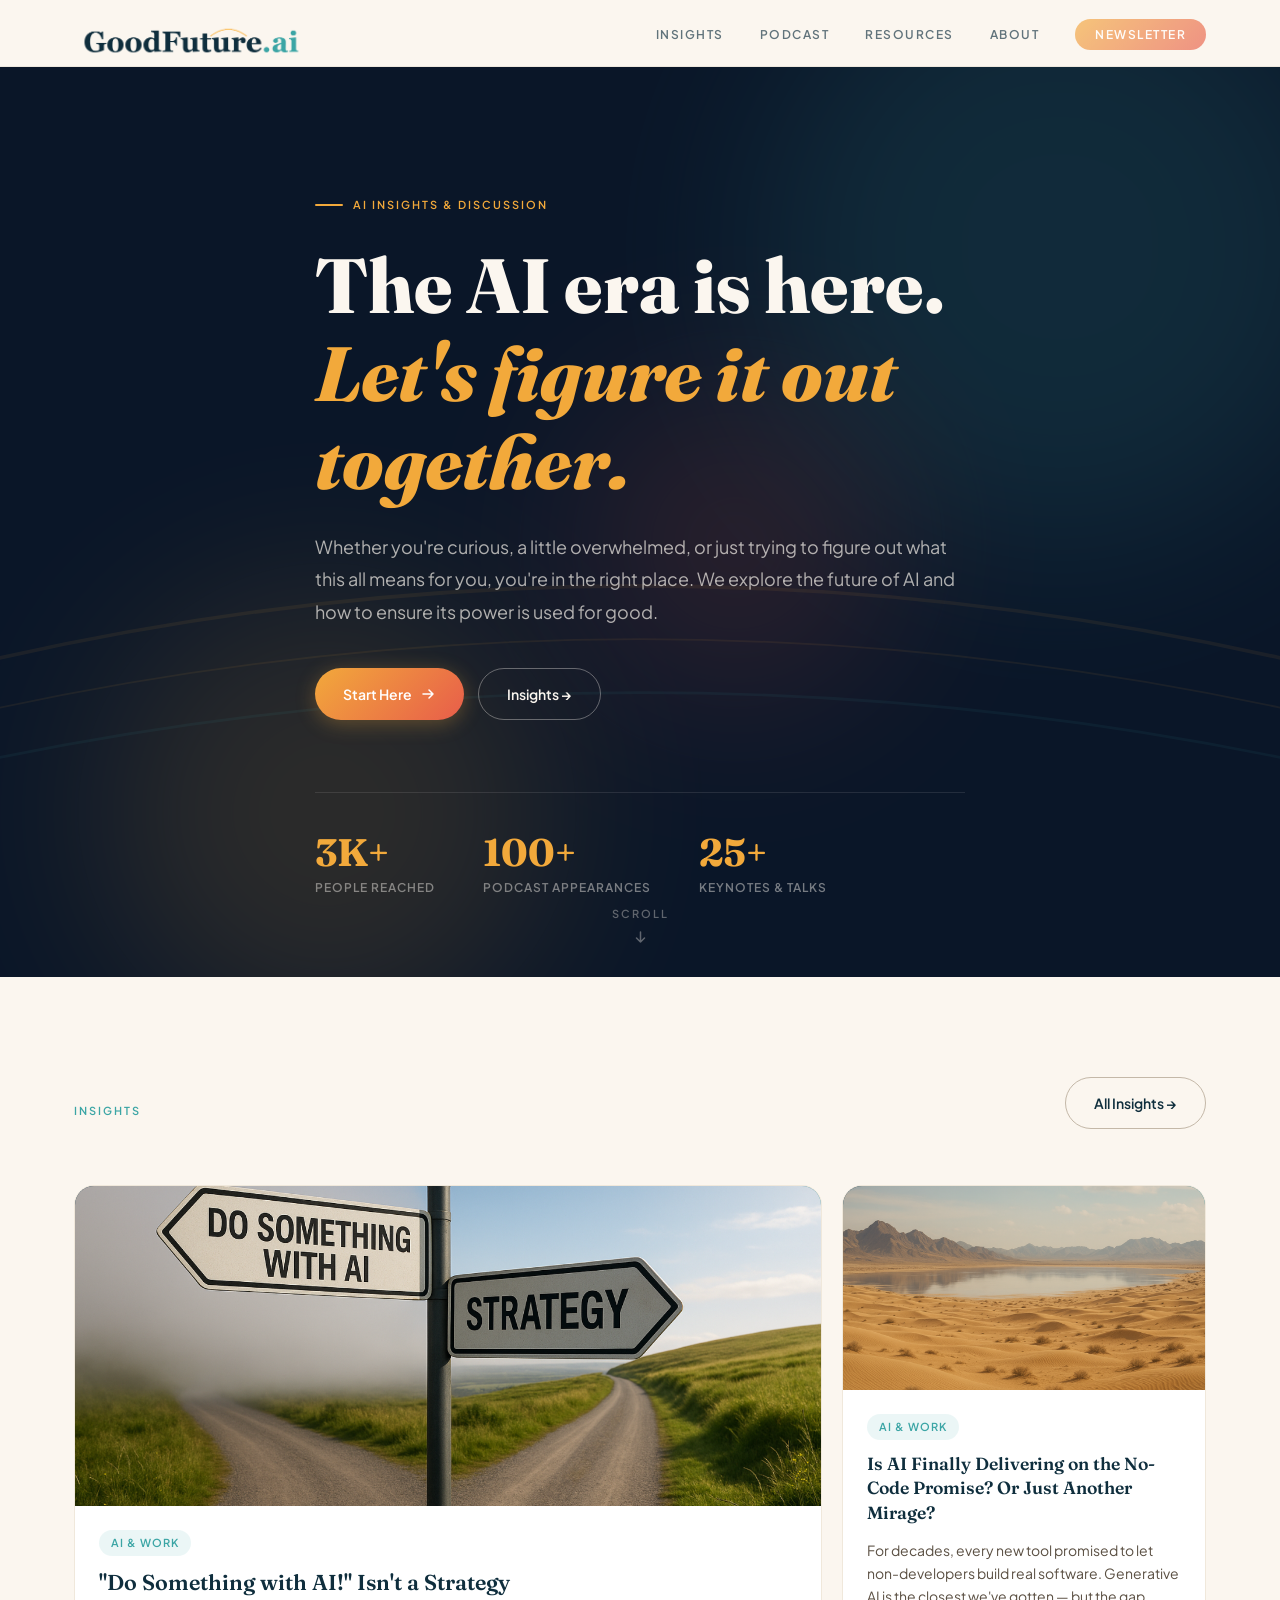
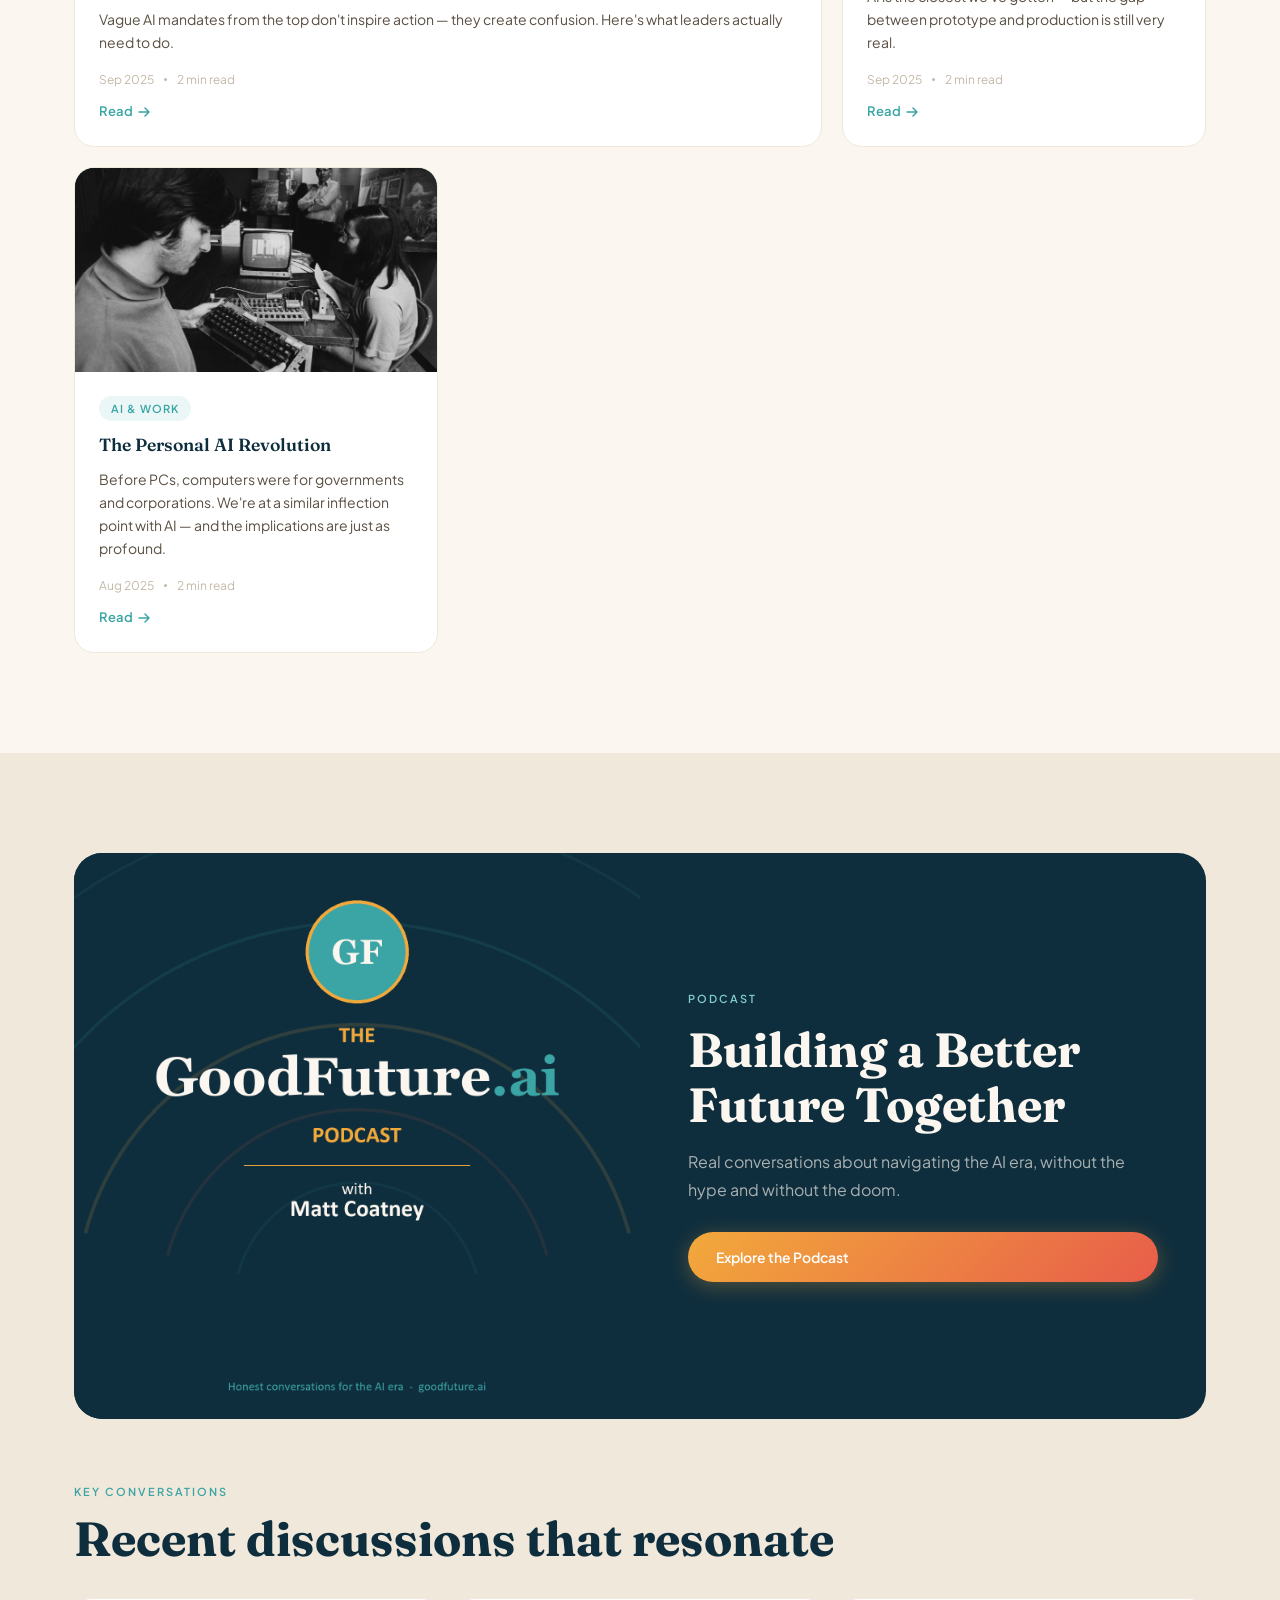
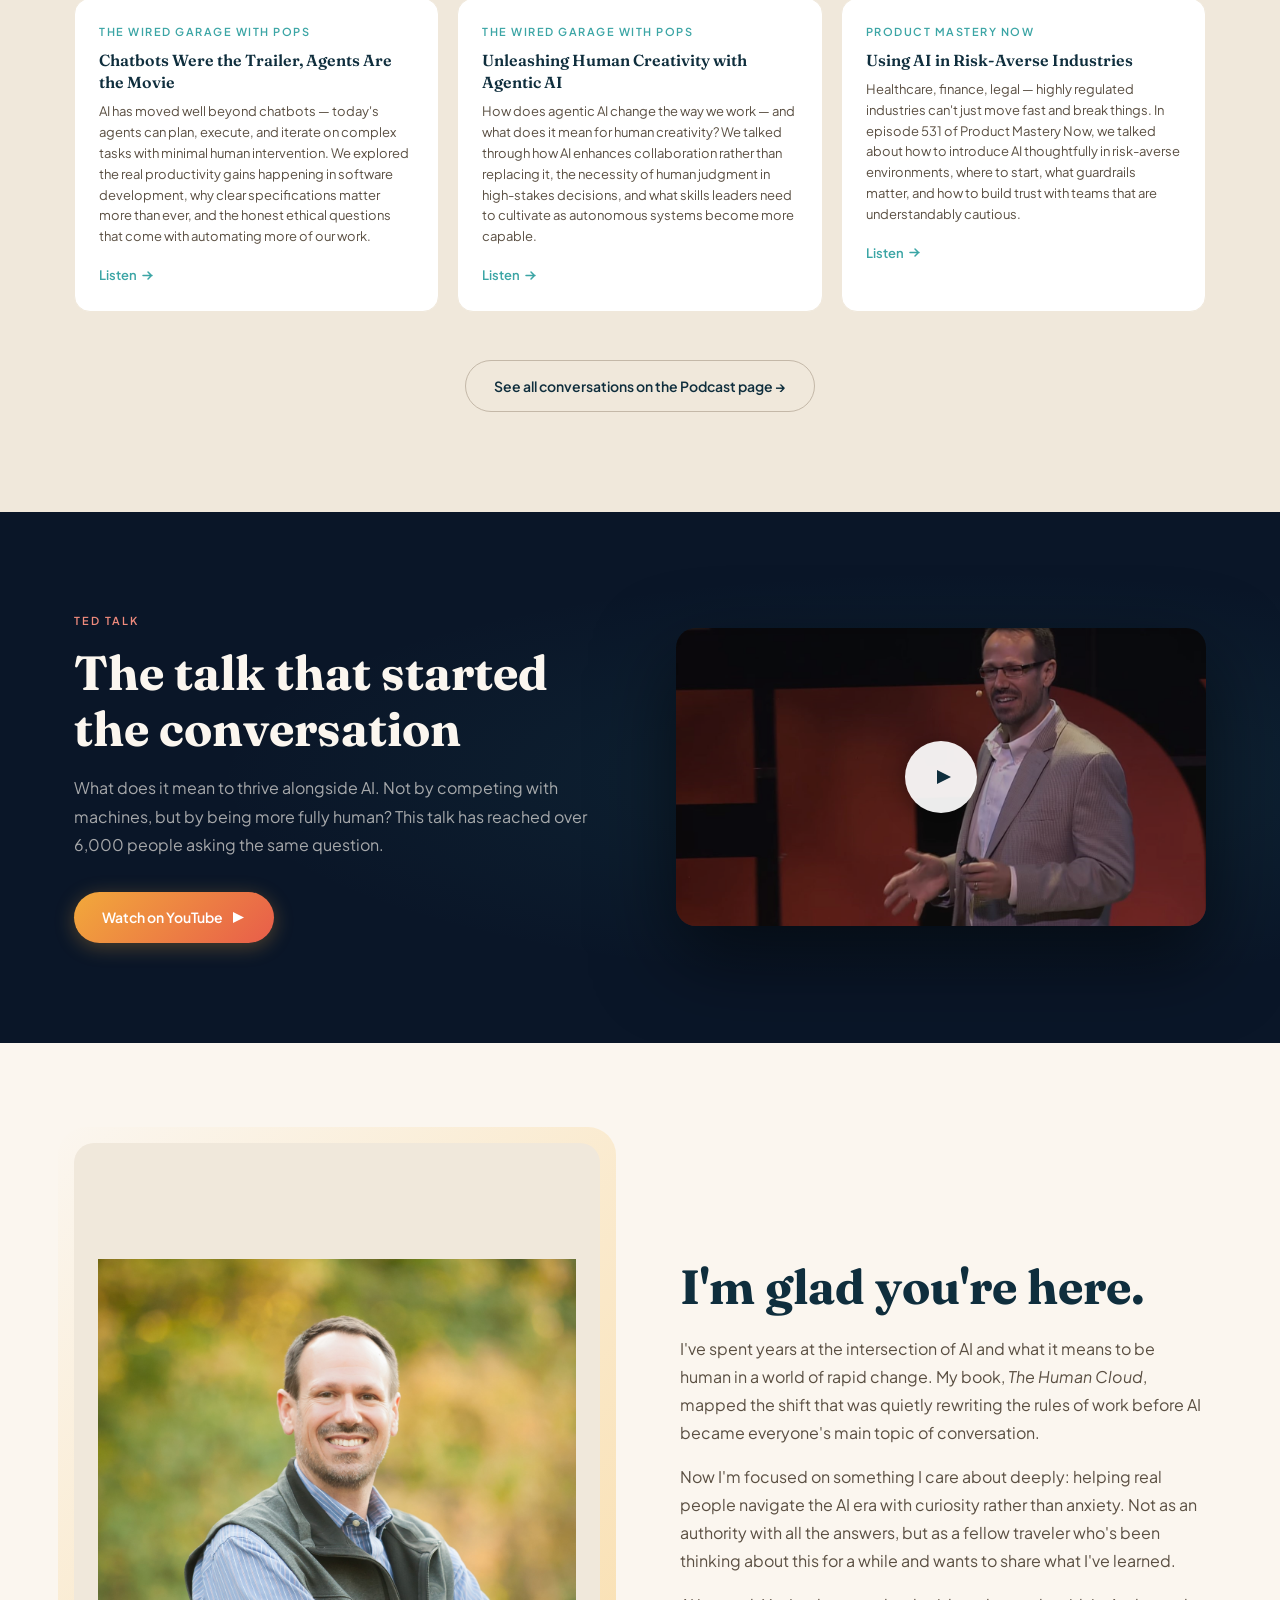
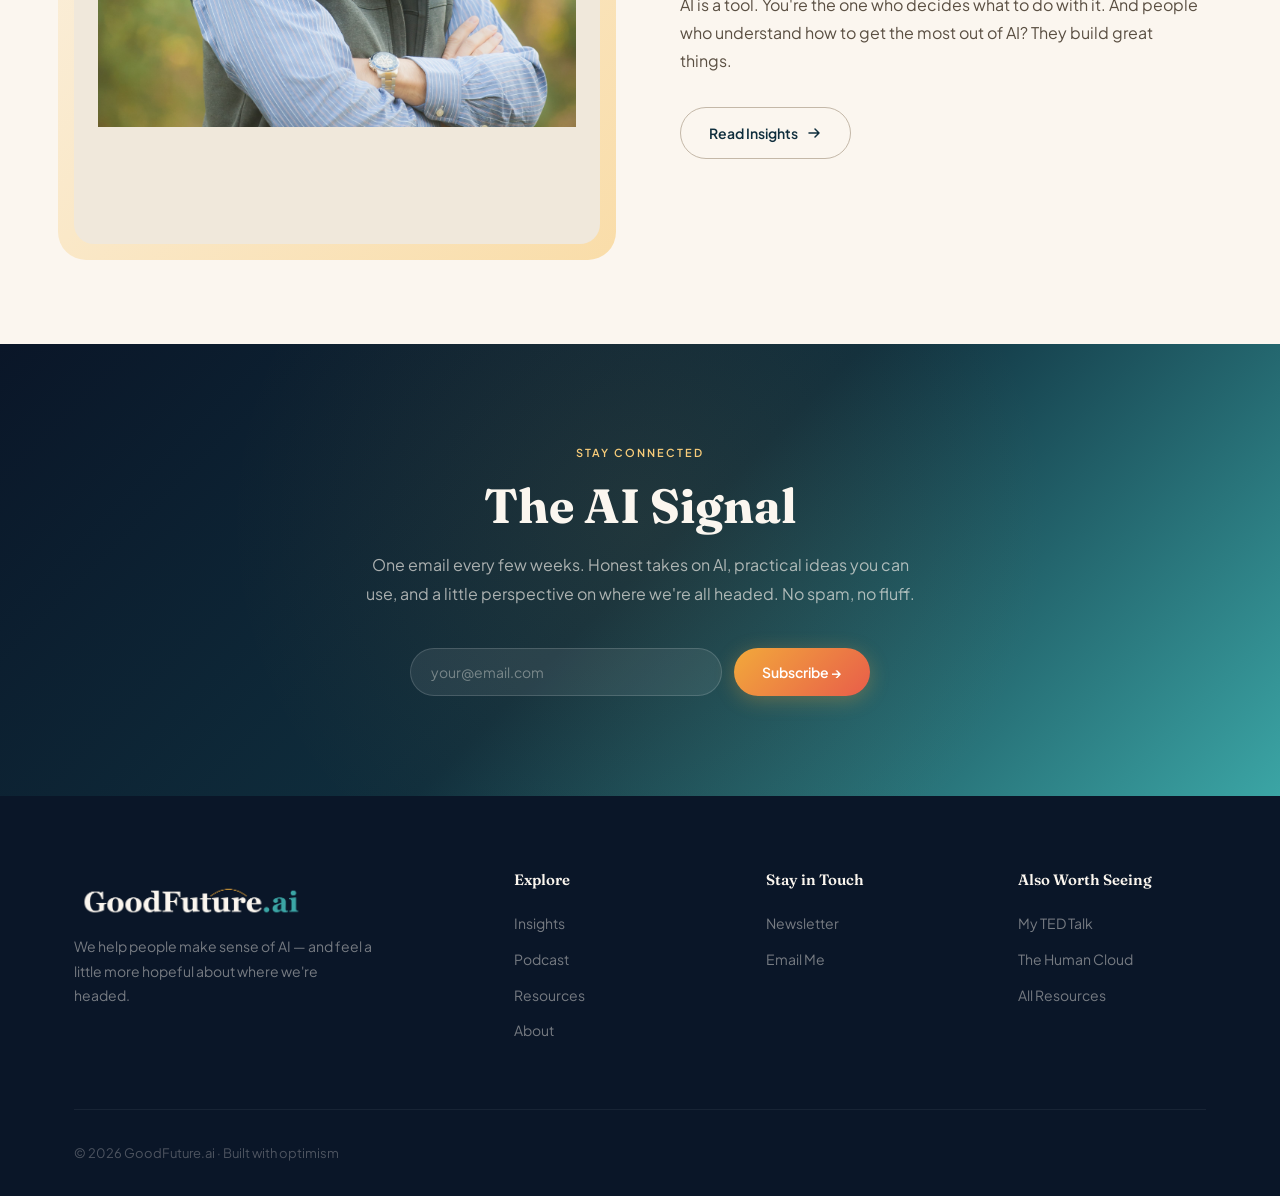
==== index.html @ 08fbffde "Initial content and page layout updates" ====
﻿<!DOCTYPE html>
<html lang="en">
<head>
<meta charset="UTF-8">
<meta name="viewport" content="width=device-width, initial-scale=1.0">
<title>GoodFuture.ai - Home</title>
<meta name="description" content="I help people move from fear about AI into confidence — with honest education, practical ideas, and a friend who's been thinking about this for a while.">
<link rel="preconnect" href="https://fonts.googleapis.com">
<link rel="preconnect" href="https://fonts.gstatic.com" crossorigin>
<link href="https://fonts.googleapis.com/css2?family=Fraunces:ital,opsz,wght@0,9..144,300;0,9..144,400;0,9..144,500;0,9..144,600;0,9..144,700;0,9..144,800;0,9..144,900;1,9..144,400;1,9..144,500;1,9..144,600&family=Plus+Jakarta+Sans:ital,wght@0,300;0,400;0,500;0,600;0,700;1,400;1,500&display=swap" rel="stylesheet">
<link rel="stylesheet" href="assets/css/main.css">
<link rel="icon" type="image/png" href="favicon.png">

<style>
/* ══════════════════════════════════════════════
   HOME PAGE — SPECIFIC STYLES
══════════════════════════════════════════════ */

/* ① HERO */
.hero {
  min-height:100vh; background:var(--night-sky);
  position:relative; display:flex; align-items:center; overflow:hidden;
}
.hero-aurora { position:absolute; inset:0; pointer-events:none; overflow:hidden; }
.aurora-blob {
  position:absolute; border-radius:50%; filter:blur(90px);
  opacity:.14; animation:aurora 20s ease-in-out infinite;
}
.ab1 { width:600px; height:600px; background:var(--morning-teal); top:-120px; right:-80px; }
.ab2 { width:450px; height:450px; background:var(--sunrise-gold); bottom:-60px; left:8%; animation-delay:-8s; }
.ab3 { width:320px; height:320px; background:var(--living-coral); top:35%; left:45%; animation-delay:-15s; }
@keyframes aurora {
  0%,100% { transform:translate(0,0) scale(1); }
  33%      { transform:translate(-25px,25px) scale(1.06); }
  66%      { transform:translate(18px,-18px) scale(.95); }
}
.hero-arcs {
  position:absolute; bottom:0; left:50%;
  transform:translateX(-50%); width:200%; opacity:.07; pointer-events:none;
}
.hero-content { position:relative; z-index:1; padding:120px 0 80px; }
.hero-eyebrow {
  display:inline-flex; align-items:center; gap:10px;
  color:var(--sunrise-gold); margin-bottom:28px;
}
.hero-eyebrow::before {
  content:''; display:block; width:28px; height:2px;
  background:var(--sunrise-gold); border-radius:2px;
}
.hero h1 { color:var(--warm-light); max-width:14ch; margin-bottom:24px; }
.hero h1 em { font-style:italic; color:var(--sunrise-gold); }
.hero-sub {
  color:rgba(251,246,239,.68); font-size:1.125rem;
  max-width:50ch; margin-bottom:40px; line-height:1.8;
}
.hero-buttons { display:flex; flex-wrap:wrap; gap:14px; margin-bottom:72px; }
.hero-stats {
  display:flex; flex-wrap:wrap; gap:48px;
  padding-top:40px;
  border-top:1px solid rgba(251,246,239,.1);
}
.hero-stat-num {
  font-family:var(--font-display); font-size:2.4rem; font-weight:700;
  color:var(--sunrise-gold); line-height:1;
}
.hero-stat-lbl {
  color:rgba(251,246,239,.45); font-size:12px; letter-spacing:1px;
  margin-top:6px;
}
.scroll-hint {
  position:absolute; bottom:32px; left:50%; transform:translateX(-50%);
  display:flex; flex-direction:column; align-items:center; gap:6px;
  color:rgba(251,246,239,.35); font-size:10px; font-weight:600;
  letter-spacing:2.5px; text-transform:uppercase;
  animation:hint-pulse 2.2s ease-in-out infinite;
}
.scroll-hint svg { animation:hint-bounce 2.2s ease-in-out infinite; }
@keyframes hint-pulse  { 0%,100%{opacity:.35} 50%{opacity:.8} }
@keyframes hint-bounce { 0%,100%{transform:translateY(0)} 50%{transform:translateY(5px)} }

/* ② ABOUT */
.about { background:var(--warm-light); }
.about-inner {
  display:grid; grid-template-columns:1fr 1fr;
  gap:80px; align-items:center;
}
.about-image-wrap { position:relative; }
.about-image-glow {
  position:absolute; inset:-16px;
  background:var(--gradient-warm);
  border-radius:var(--radius-xl); z-index:0; opacity:.6;
}
.about-image {
  position:relative; z-index:1;
  border-radius:var(--radius-lg); overflow:hidden;
  aspect-ratio:3/4; background:var(--warm-mid);
  display:flex; align-items:center; justify-content:center;
}
.about-image img { width:100%; height:100%; object-fit:cover; }
.about-image-ph { text-align:center; color:var(--warm-stone); padding:24px; }
.about-image-ph svg { margin:0 auto 12px; opacity:.5; }
.about-image-ph p { font-size:13px; opacity:.7; }
.about-text .label { color:var(--morning-teal); margin-bottom:14px; }
.about-text h2 { margin-bottom:20px; }
.about-text p { color:var(--warm-dark); margin-bottom:16px; }
.about-text p:last-of-type { margin-bottom:32px; }

/* ③ INSIGHTS PREVIEW */
.insights { background:var(--warm-light); }
.insights .sec-head-text .label { color:var(--morning-teal); }

.articles {
  display:grid;
  grid-template-columns:repeat(3,1fr);
  gap:20px;
}
.article {
  background:#fff; border:1px solid var(--warm-mid);
  border-radius:var(--radius-lg); overflow:hidden;
  transition:all .3s ease; cursor:pointer;
  display:flex; flex-direction:column;
}
.article:hover { transform:translateY(-4px); box-shadow:var(--shadow-md); border-color:rgba(59,165,165,.2); }
.article.featured { grid-column:span 2; }

.a-img {
  aspect-ratio:16/9; position:relative;
  background:var(--gradient-horizon);
  display:flex; align-items:center; justify-content:center;
  overflow:hidden;
}
.article.featured .a-img { aspect-ratio:21/9; }
.a-img-overlay {
  position:absolute; inset:0;
  background:linear-gradient(135deg,rgba(15,46,61,.7),rgba(59,165,165,.5));
}
.a-img svg { position:relative; z-index:1; opacity:.55; }
.a-img img { width:100%; height:100%; object-fit:cover; position:absolute; inset:0; }

.a-body { padding:24px; flex:1; display:flex; flex-direction:column; }
.a-body h3 { font-size:1.1rem; margin-bottom:10px; line-height:1.4; flex:1; }
.article.featured .a-body h3 { font-size:1.35rem; }
.a-body p  { color:var(--warm-dark); font-size:14px; line-height:1.65; margin-bottom:16px; }
.a-meta    { display:flex; align-items:center; gap:10px; font-size:12px; color:var(--warm-stone); margin-top:auto; }
.a-dot     { width:3px; height:3px; border-radius:50%; background:var(--warm-stone); }

.a-link {
  display:inline-flex; align-items:center; gap:4px;
  color:var(--morning-teal); font-size:13px; font-weight:600;
  margin-top:12px; transition:gap .2s;
}
.a-link:hover { gap:8px; }

/* ④ PODCAST PREVIEW */
.podcast { background:var(--warm-mid); }

.pod-featured {
  display:grid; grid-template-columns:1fr 1fr;
  border-radius:var(--radius-xl); overflow:hidden;
  background:var(--deep-horizon);
  margin-bottom:64px; min-height:420px;
}
.pod-art {
  position:relative; display:flex;
  align-items:center; justify-content:center;
  background:var(--gradient-dusk); overflow:hidden;
  padding:48px;
}
.pod-art-blob {
  position:absolute; border-radius:50%;
  filter:blur(70px); opacity:.18;
}
.pod-art-inner { position:relative; z-index:1; text-align:center; }
.pod-icon {
  width:96px; height:96px;
  background:rgba(242,169,59,.18); border:1px solid rgba(242,169,59,.3);
  border-radius:var(--radius-lg);
  display:flex; align-items:center; justify-content:center;
  margin:0 auto 18px;
}
.pod-title-art {
  font-family:var(--font-display); font-size:1.5rem;
  font-weight:700; color:var(--warm-light); max-width:200px;
}
.pod-sub-art { color:rgba(251,246,239,.45); font-size:13px; margin-top:6px; }

.pod-info { padding:52px 48px; display:flex; flex-direction:column; justify-content:center; }
.pod-info .label { color:var(--morning-teal-light); margin-bottom:14px; }
.pod-info h2   { color:var(--warm-light); margin-bottom:16px; }
.pod-info > p  { color:rgba(251,246,239,.65); margin-bottom:28px; line-height:1.75; }

.pod-platforms { display:flex; flex-wrap:wrap; gap:10px; margin-bottom:32px; }
.platform-pill {
  display:inline-flex; align-items:center; gap:6px;
  padding:8px 16px; border-radius:var(--radius-full);
  background:rgba(255,255,255,.07); border:1px solid rgba(255,255,255,.11);
  font-size:13px; color:rgba(251,246,239,.75);
  transition:all .2s;
}
.platform-pill:hover { background:rgba(255,255,255,.13); color:var(--warm-light); }

.appear-head { margin-bottom:32px; }
.appear-head .label { color:var(--morning-teal); margin-bottom:10px; }
.appear-grid { display:grid; grid-template-columns:repeat(3,1fr); gap:18px; }
.appear-card {
  background:#fff; border:1px solid var(--warm-mid);
  border-radius:var(--radius-md); padding:24px;
  transition:all .3s ease;
}
.appear-card:hover { transform:translateY(-3px); box-shadow:var(--shadow-md); }
.appear-show {
  font-size:11px; font-weight:600; text-transform:uppercase;
  letter-spacing:1.5px; color:var(--morning-teal); margin-bottom:8px;
}
.appear-card h4 { font-size:1rem; margin-bottom:8px; line-height:1.4; }
.appear-card p  { color:var(--warm-dark); font-size:13px; line-height:1.6; margin-bottom:14px; }
.appear-link {
  display:inline-flex; align-items:center; gap:4px;
  color:var(--morning-teal); font-size:13px; font-weight:600;
  transition:gap .2s;
}
.appear-link:hover { gap:8px; }
.podcast-page-link {
  text-align:center; margin-top:48px;
}

/* ⑤ TED TALK */
.ted {
  background:var(--night-sky); color:var(--warm-light);
  position:relative; overflow:hidden;
}
.ted::before {
  content:''; position:absolute; inset:0;
  background:radial-gradient(ellipse at 75% 50%, rgba(59,165,165,.1) 0%, transparent 55%);
  pointer-events:none;
}
.ted-inner {
  display:grid; grid-template-columns:1fr 1fr;
  gap:72px; align-items:center; position:relative; z-index:1;
}
.ted-text .label { color:var(--living-coral-light); margin-bottom:16px; }
.ted-text h2     { color:var(--warm-light); margin-bottom:18px; }
.ted-text p      { color:rgba(251,246,239,.65); margin-bottom:32px; line-height:1.8; }
.ted-video {
  border-radius:var(--radius-lg); overflow:hidden;
  box-shadow:0 32px 80px rgba(0,0,0,.55);
  aspect-ratio:16/9; position:relative;
}
.ted-video a { display:block; width:100%; height:100%; }
.ted-video img { width:100%; height:100%; object-fit:cover; display:block; }
.ted-play {
  position:absolute; inset:0; display:flex; align-items:center; justify-content:center;
  background:rgba(0,0,0,.3); transition:background .2s;
}
.ted-video:hover .ted-play { background:rgba(0,0,0,.15); }
.ted-play-btn {
  width:72px; height:72px; border-radius:50%;
  background:rgba(255,255,255,.92); display:flex; align-items:center; justify-content:center;
  box-shadow:0 4px 24px rgba(0,0,0,.4); transition:transform .2s, box-shadow .2s;
}
.ted-video:hover .ted-play-btn { transform:scale(1.08); box-shadow:0 8px 32px rgba(0,0,0,.5); }

/* RESPONSIVE — HOME PAGE */
@media (max-width:1024px) {
  .articles { grid-template-columns:repeat(2,1fr); }
  .article.featured { grid-column:span 2; }
  .appear-grid { grid-template-columns:repeat(2,1fr); }
}
@media (max-width:768px) {
  .about-inner { grid-template-columns:1fr; }
  .about-image-wrap { max-width:300px; margin:0 auto; }
  .articles { grid-template-columns:1fr; }
  .article.featured { grid-column:span 1; }
  .article.featured .a-img { aspect-ratio:16/9; }
  .pod-featured { grid-template-columns:1fr; }
  .pod-art { min-height:260px; }
  .pod-info { padding:36px 28px; }
  .appear-grid { grid-template-columns:1fr; }
  .ted-inner { grid-template-columns:1fr; }
  .hero-stats { gap:28px; }
}
</style>
</head>

<body>

<!-- ══════════════════════════════════════════
     NAVIGATION
══════════════════════════════════════════ -->
<header></header>

<!-- ══════════════════════════════════════════
     ① HERO
══════════════════════════════════════════ -->
<section class="hero" id="home">
  <div class="hero-aurora" aria-hidden="true">
    <div class="aurora-blob ab1"></div>
    <div class="aurora-blob ab2"></div>
    <div class="aurora-blob ab3"></div>
  </div>

  <svg class="hero-arcs" viewBox="0 0 1440 360" fill="none" preserveAspectRatio="none" aria-hidden="true">
    <path d="M-80 340 Q720 -60 1520 340" stroke="#F2A93B" stroke-width="2" fill="none"/>
    <path d="M-80 360 Q720 -20 1520 360" stroke="#F2A93B" stroke-width="1" fill="none"/>
    <path d="M-80 380 Q720 20 1520 380" stroke="#3BA5A5" stroke-width="1.5" fill="none"/>
  </svg>

  <div class="container">
    <div class="hero-content">
      <div class="hero-eyebrow label fade-up">AI Insights &amp; Discussion</div>

      <h1 class="fade-up delay-1">
        The AI era is here.<br>
        <em>Let's figure it out<br>together.</em>
      </h1>

      <p class="hero-sub fade-up delay-2">
        Whether you're curious, a little overwhelmed, or just trying to figure out
        what this all means for you, you're in the right place. We explore the future of 
        AI and how to ensure its power is used for good. 
      </p>

      <div class="hero-buttons fade-up delay-3">
        <a href="#about" class="btn btn-primary">
          Start Here
          <svg width="16" height="16" viewBox="0 0 16 16" fill="none" aria-hidden="true">
            <path d="M3 8h10M9 4l4 4-4 4" stroke="white" stroke-width="1.5" stroke-linecap="round" stroke-linejoin="round"/>
          </svg>
        </a>
        <a href="insights/" class="btn btn-ghost">Insights →</a>
      </div>

      <div class="hero-stats fade-up delay-4">
        <div>
          <div class="hero-stat-num">3K+</div>
          <div class="hero-stat-lbl label">People Reached</div>
        </div>
        <div>
          <div class="hero-stat-num">100+</div>
          <div class="hero-stat-lbl label">Podcast Appearances</div>
        </div>
        <div>
          <div class="hero-stat-num">25+</div>
          <div class="hero-stat-lbl label">Keynotes & Talks</div>
        </div>
      </div>
    </div>
  </div>

  <div class="scroll-hint" aria-hidden="true">
    <span class="label">Scroll</span>
    <svg width="16" height="16" viewBox="0 0 16 16" fill="none">
      <path d="M8 3v10M4 9l4 4 4-4" stroke="currentColor" stroke-width="1.5" stroke-linecap="round" stroke-linejoin="round"/>
    </svg>
  </div>
</section>

<!-- ══════════════════════════════════════════
     ② INSIGHTS PREVIEW
══════════════════════════════════════════ -->
<section class="section insights" id="insights">
  <div class="container">
    <div class="sec-head">
      <div class="sec-head-text">
        <div class="label fade-up">Insights</div>
        <!-- <h2 class="fade-up delay-1">Things I keep thinking about</h2> -->
      </div>
      <a href="insights/" class="btn btn-outline fade-up">All Insights →</a>
    </div>

    <div class="articles" id="home-insights-grid">
      <!-- Rendered by JS from data/insights.js -->
    </div>
  </div>
</section>

<!-- ══════════════════════════════════════════
     ④ PODCAST PREVIEW
══════════════════════════════════════════ -->
<section class="section podcast" id="podcast">
  <div class="container">

    <!-- My Podcast -->
    <div class="pod-featured fade-up">
      <div class="pod-art" style="padding:0;">
        <img src="images/podcast-cover-1400.png" alt="The GoodFuture.ai Podcast with Matt Coatney" style="width:100%;height:100%;object-fit:cover;display:block;">
      </div>

      <div class="pod-info">
        <div class="label">Podcast</div>
        <h2>Building a Better Future Together</h2>
        <p>Real conversations about navigating the AI era, without the hype and without the doom.</p>
        <!--
        <div class="pod-platforms">
          <a href="#" class="platform-pill">
            <svg width="15" height="15" viewBox="0 0 15 15" fill="currentColor" aria-hidden="true"><path d="M7.5 0C3.4 0 0 3.4 0 7.5S3.4 15 7.5 15 15 11.6 15 7.5 11.6 0 7.5 0zm0 2.5a5 5 0 110 10 5 5 0 010-10zm.5 2H7v4.5l3.5 2-.5-.8-3-1.7V4.5z" opacity=".8"/></svg>
            Apple Podcasts
          </a>
          <a href="#" class="platform-pill">
            <svg width="15" height="15" viewBox="0 0 15 15" fill="currentColor" aria-hidden="true"><path d="M7.5 0C3.4 0 0 3.4 0 7.5S3.4 15 7.5 15 15 11.6 15 7.5 11.6 0 7.5 0zm3.3 10.7c-.1.2-.4.3-.6.1-1.6-1-3.5-1.2-5.8-.7-.2.1-.4-.1-.5-.3-.1-.2.1-.4.3-.5 2.5-.6 4.6-.3 6.3.8.3.1.3.4.3.6zm.9-2c-.2.2-.5.3-.7.1-1.8-1.1-4.5-1.4-6.7-.8-.3.1-.5-.1-.6-.4-.1-.3.1-.5.4-.6 2.4-.7 5.4-.4 7.5.9.2.1.3.5.1.8zm.1-2.1c-2.2-1.3-5.8-1.4-7.9-.8-.3.1-.6-.1-.7-.4-.1-.3.1-.6.4-.7 2.4-.7 6.4-.6 8.9.9.3.2.4.5.2.8-.2.3-.6.4-.9.2z" opacity=".8"/></svg>
            Spotify
          </a>
          <a href="#" class="platform-pill">
            <svg width="15" height="15" viewBox="0 0 15 15" fill="currentColor" aria-hidden="true"><path d="M7.5 0C3.4 0 0 3.4 0 7.5S3.4 15 7.5 15 15 11.6 15 7.5 11.6 0 7.5 0zm-1.5 4.5l6 3-6 3V4.5z" opacity=".8"/></svg>
            YouTube
          </a>
        </div>
        -->
        <a href="podcast/" class="btn btn-primary">Explore the Podcast</a>
      </div>
    </div>

    <!-- 3 selected appearances -->
    <div>
      <div class="appear-head fade-up">
        <div class="label" style="color:var(--morning-teal)">Key Conversations</div>
        <h2>Recent discussions that resonate</h2>
      </div>

      <div class="appear-grid" id="home-appearances-grid">
        <!-- Rendered by JS -->
      </div>

      <div class="podcast-page-link fade-up">
        <a href="podcast/" class="btn btn-outline">See all conversations on the Podcast page →</a>
      </div>
    </div>

  </div>
</section>

<!-- ══════════════════════════════════════════
     ⑤ TED TALK
══════════════════════════════════════════ -->
<section class="section ted" id="ted">
  <div class="container">
    <div class="ted-inner">

      <div class="ted-text">
        <div class="label fade-up">TED Talk</div>
        <h2 class="fade-up delay-1">The talk that started the conversation</h2>
        <p class="fade-up delay-2">
          What does it mean to thrive alongside AI. Not by competing with machines,
          but by being more fully human? This talk has reached over 6,000 people
          asking the same question.
        </p>
        <div class="fade-up delay-3">
          <a href="https://www.youtube.com/watch?v=Hzy_GhX8_Cc"
             target="_blank" rel="noopener noreferrer" class="btn btn-primary">
            Watch on YouTube
            <svg width="15" height="15" viewBox="0 0 15 15" fill="none" aria-hidden="true">
              <path d="M13 7.5L2 13V2l11 5.5z" fill="white"/>
            </svg>
          </a>
        </div>
      </div>

      <div class="ted-video fade-up delay-2">
        <a href="https://www.youtube.com/watch?v=Hzy_GhX8_Cc" target="_blank" rel="noopener noreferrer" aria-label="Watch TED Talk on YouTube">
          <img src="images/ted_talk.jpg" alt="TED Talk — watch on YouTube" loading="lazy">
          <div class="ted-play">
            <div class="ted-play-btn">
              <svg width="28" height="28" viewBox="0 0 28 28" fill="none" aria-hidden="true">
                <path d="M10 7l14 7-14 7V7z" fill="#0F2E3D"/>
              </svg>
            </div>
          </div>
        </a>
      </div>

    </div>
  </div>
</section>

<!-- ══════════════════════════════════════════
     ⑤ ABOUT
══════════════════════════════════════════ -->
<section class="section about" id="about">
  <div class="container">
    <div class="about-inner">

      <div class="about-image-wrap fade-up">
        <div class="about-image-glow"></div>
        <div class="about-image">
          <div class="about-image-ph">
            <img src="images/bio_1.jpg" alt="Matt Coatney" width="200"/>
          </div>
        </div>
      </div>

      <div class="about-text">
        <div class="label fade-up" style="color:var(--morning-teal)">About Me</div>
        <h2 class="fade-up delay-1">I'm glad you're here.</h2>
        <p class="fade-up delay-2">
          I've spent years at the intersection of AI and what it means to be human in a world of
          rapid change. My book, <em>The Human Cloud</em>, mapped the shift that was quietly
          rewriting the rules of work before AI became everyone's main topic of conversation.
        </p>
        <p class="fade-up delay-3">
          Now I'm focused on something I care about deeply: helping real people navigate the AI era
          with curiosity rather than anxiety. Not as an authority with all the answers, but as a
          fellow traveler who's been thinking about this for a while and wants to share what I've learned.
        </p>
        <p class="fade-up delay-4">
          AI is a tool. You're the one who decides what to do with it. And people who understand
          how to get the most out of AI? They build great things.
        </p>
        <div class="fade-up delay-5">
          <a href="insights/" class="btn btn-outline">
            Read Insights
            <svg width="16" height="16" viewBox="0 0 16 16" fill="none" aria-hidden="true">
              <path d="M3 8h10M9 4l4 4-4 4" stroke="currentColor" stroke-width="1.5" stroke-linecap="round" stroke-linejoin="round"/>
            </svg>
          </a>
        </div>
      </div>

    </div>
  </div>
</section>

<!-- ══════════════════════════════════════════
     ⑥ NEWSLETTER
══════════════════════════════════════════ -->
<section class="section newsletter" id="connect">
  <div class="container">
    <div class="nl-inner">
      <div class="label fade-up">Stay Connected</div>
      <h2 class="fade-up delay-1">The AI Signal</h2>
      <p class="fade-up delay-2">
        One email every few weeks. Honest takes on AI, practical ideas you can use, and
        a little perspective on where we're all headed. No spam, no fluff.
      </p>
      <form class="nl-form fade-up delay-3" onsubmit="handleSubscribe(event)" novalidate>
        <input
          type="email"
          class="nl-input"
          placeholder="your@email.com"
          required
          aria-label="Email address"
        />
        <button type="submit" class="btn btn-primary">Subscribe →</button>
      </form>
    </div>
  </div>
</section>

<!-- ══════════════════════════════════════════
     FOOTER
══════════════════════════════════════════ -->
<footer class="footer"></footer>

<!-- Shared layout -->
<script src="assets/js/layout.js"></script>

<!-- Data + Rendering -->
<script src="data/insights.js"></script>
<script src="data/podcast.js"></script>
<script>
// ── RENDER HOME INSIGHTS (featured + 2) ──
function renderHomeInsights() {
  const grid = document.getElementById('home-insights-grid');
  if (!grid || typeof INSIGHTS === 'undefined') return;

  const featured = INSIGHTS.find(a => a.featured) || INSIGHTS[0];
  const others   = INSIGHTS.filter(a => a !== featured).slice(0, 2);
  const toShow   = [featured, ...others];

  grid.innerHTML = toShow.map((a, i) => {
    const isFeatured = (i === 0 && a.featured);
    const delay      = i > 0 ? ` delay-${i}` : '';
    return `
    <article class="article${isFeatured ? ' featured' : ''} fade-up${delay}">
      <div class="a-img">
        ${a.coverImage
          ? `<img src="${a.coverImage}" alt="${a.title}">`
          : `<div class="a-img-overlay"></div>
             <svg width="48" height="48" viewBox="0 0 48 48" fill="none" aria-hidden="true">
               <path d="M8 14h32M8 22h24M8 30h28M8 38h16" stroke="white" stroke-width="2" stroke-linecap="round"/>
             </svg>`}
      </div>
      <div class="a-body">
        <span class="a-tag">${a.tags[0]}</span>
        <h3>${a.title}</h3>
        <p>${a.excerpt}</p>
        <div class="a-meta">
          <span>${formatInsightDate(a.date)}</span>
          <span class="a-dot"></span>
          <span>${a.readingTime}</span>
        </div>
        <a href="insights/#${a.slug}" class="a-link">
          Read
          <svg width="14" height="14" viewBox="0 0 14 14" fill="none" aria-hidden="true">
            <path d="M2 7h10M8 3l4 4-4 4" stroke="currentColor" stroke-width="1.5" stroke-linecap="round" stroke-linejoin="round"/>
          </svg>
        </a>
      </div>
    </article>`;
  }).join('');

  // Trigger scroll observer on newly created elements
  document.querySelectorAll('#home-insights-grid .fade-up')
    .forEach(el => revealObserver.observe(el));
}

// ── RENDER 3 HOME APPEARANCES ──
function renderHomeAppearances() {
  const grid = document.getElementById('home-appearances-grid');
  if (!grid || typeof PODCAST_APPEARANCES === 'undefined') return;

  grid.innerHTML = PODCAST_APPEARANCES.slice(0, 3).map((app, i) => `
    <div class="appear-card fade-up delay-${i + 1}">
      <div class="appear-show">${app.show}</div>
      <h4>${app.title}</h4>
      <p>${app.description}</p>
      <a href="${app.url}" class="appear-link" target="_blank" rel="noopener noreferrer">
        Listen
        <svg width="13" height="13" viewBox="0 0 13 13" fill="none" aria-hidden="true">
          <path d="M2 6.5h9M7 3l3.5 3.5L7 10" stroke="currentColor" stroke-width="1.5" stroke-linecap="round" stroke-linejoin="round"/>
        </svg>
      </a>
    </div>`).join('');

  document.querySelectorAll('#home-appearances-grid .fade-up')
    .forEach(el => revealObserver.observe(el));
}

// ── SCROLL-REVEAL ──
const revealObserver = new IntersectionObserver((entries) => {
  entries.forEach(entry => {
    if (entry.isIntersecting) {
      entry.target.classList.add('visible');
      revealObserver.unobserve(entry.target);
    }
  });
}, { threshold: 0.1, rootMargin: '0px 0px -48px 0px' });

document.querySelectorAll('.fade-up').forEach(el => revealObserver.observe(el));

window.addEventListener('DOMContentLoaded', () => {
  document.querySelectorAll('.hero .fade-up').forEach((el, i) => {
    setTimeout(() => el.classList.add('visible'), 100 + i * 160);
  });
  renderHomeInsights();
  renderHomeAppearances();
});

// ── ACTIVE NAV HIGHLIGHT ──
const sections   = document.querySelectorAll('section[id]');
const navAnchors = document.querySelectorAll('.nav-links a');
window.addEventListener('scroll', () => {
  let current = '';
  sections.forEach(s => {
    if (window.scrollY >= s.offsetTop - 90) current = s.id;
  });
  navAnchors.forEach(a => {
    const href = a.getAttribute('href');
    const isActive = href === `#${current}`;
    a.style.opacity = isActive ? '1' : '0.65';
    a.style.color   = isActive ? 'var(--morning-teal)' : '';
  });
}, { passive: true });

// ── NEWSLETTER ──
function handleSubscribe(e) {
  e.preventDefault();
  const input = e.target.querySelector('input');
  const btn   = e.target.querySelector('button');
  const orig  = btn.textContent;
  btn.textContent = "You're in!";
  btn.style.background = 'var(--morning-teal)';
  input.value = '';
  setTimeout(() => {
    btn.textContent = orig;
    btn.style.background = '';
  }, 3500);
}
</script>

</body>
</html>
---- assets/css/main.css ----
/* ══════════════════════════════════════════════
   GOODFUTURE.AI — SHARED DESIGN SYSTEM
   Fonts: Fraunces (display) + Plus Jakarta Sans (body)
   Loaded via Google Fonts in each page <head>
══════════════════════════════════════════════ */

/* ── DESIGN TOKENS ── */
:root {
  --sunrise-gold:        #F2A93B;
  --sunrise-gold-light:  #F8CC7A;
  --deep-horizon:        #0F2E3D;
  --living-coral:        #E85D4A;
  --living-coral-light:  #F08B7D;
  --morning-teal:        #3BA5A5;
  --morning-teal-light:  #7FCECE;
  --warm-light:          #FBF6EF;
  --warm-mid:            #F0E8DB;
  --warm-stone:          #C4B8A8;
  --warm-dark:           #5A4F42;
  --night-sky:           #0A1628;
  --charcoal:            #1E1E2E;

  --gradient-sunrise: linear-gradient(135deg, #F2A93B 0%, #E85D4A 100%);
  --gradient-horizon: linear-gradient(135deg, #0F2E3D 0%, #3BA5A5 100%);
  --gradient-warm:    linear-gradient(135deg, #FBF6EF 0%, #F8CC7A 100%);
  --gradient-dusk:    linear-gradient(135deg, #0A1628 0%, #0F2E3D 50%, #3BA5A5 100%);

  --font-display: 'Fraunces', Georgia, serif;
  --font-body:    'Plus Jakarta Sans', system-ui, sans-serif;

  --radius-sm:   8px;
  --radius-md:  16px;
  --radius-lg:  20px;
  --radius-xl:  28px;
  --radius-full: 999px;

  --shadow-sm: 0 2px 8px rgba(15,46,61,.08);
  --shadow-md: 0 8px 32px rgba(15,46,61,.12);
  --shadow-lg: 0 24px 64px rgba(15,46,61,.18);
}

/* ── RESET & BASE ── */
*, *::before, *::after { margin:0; padding:0; box-sizing:border-box; }
html { scroll-behavior: smooth; }
body {
  font-family: var(--font-body);
  background: var(--warm-light);
  color: var(--deep-horizon);
  line-height: 1.6;
  overflow-x: hidden;
}
img { max-width:100%; height:auto; display:block; }
a { text-decoration:none; color:inherit; }
button { font-family: var(--font-body); cursor:pointer; border:none; }

/* ── TYPOGRAPHY ── */
h1,h2,h3,h4 { font-family: var(--font-display); line-height:1.15; }
h1 { font-size: clamp(2.6rem, 6vw, 5rem);   font-weight:800; }
h2 { font-size: clamp(1.9rem, 4vw, 3rem);   font-weight:700; }
h3 { font-size: clamp(1.2rem, 2.5vw, 1.6rem); font-weight:600; }
h4 { font-size:1.1rem; font-weight:600; }
p  { line-height:1.75; }
.label {
  font-size:11px; font-weight:600;
  text-transform:uppercase; letter-spacing:2px;
  font-family: var(--font-body);
}

/* ── LAYOUT ── */
.container  { max-width:1180px; margin:0 auto; padding:0 24px; }
.section    { padding:100px 0; }
.section-sm { padding:64px 0; }

/* ── BUTTONS ── */
.btn {
  display:inline-flex; align-items:center; gap:8px;
  padding:14px 28px; border-radius:var(--radius-full);
  font-size:14px; font-weight:600; transition:all .25s ease;
  white-space:nowrap;
}
.btn-primary {
  background: var(--gradient-sunrise); color:#fff;
  box-shadow: 0 4px 20px rgba(242,169,59,.3);
}
.btn-primary:hover { transform:translateY(-2px); box-shadow:0 8px 32px rgba(242,169,59,.4); }
.btn-ghost {
  background:transparent; color:var(--warm-light);
  border:1.5px solid rgba(251,246,239,.35);
}
.btn-ghost:hover { background:rgba(251,246,239,.1); border-color:rgba(251,246,239,.6); }
.btn-outline {
  background:transparent; color:var(--deep-horizon);
  border:1.5px solid var(--warm-stone);
}
.btn-outline:hover { border-color:var(--morning-teal); color:var(--morning-teal); }
.btn-teal {
  background:var(--morning-teal); color:#fff;
  box-shadow:0 4px 20px rgba(59,165,165,.3);
}
.btn-teal:hover { transform:translateY(-2px); box-shadow:0 8px 32px rgba(59,165,165,.4); }

/* ── NAVIGATION ── */
.nav {
  position:sticky; top:0; z-index:1000;
  background:rgba(251,246,239,.92);
  backdrop-filter:blur(20px); -webkit-backdrop-filter:blur(20px);
  border-bottom:1px solid rgba(196,184,168,.25);
  transition:all .3s ease;
}
.nav.scrolled {
  background:rgba(251,246,239,.97);
  box-shadow: var(--shadow-sm);
}
.nav-inner {
  display:flex; align-items:center;
  justify-content:space-between; height:66px; gap:24px;
}
.nav-logo {
  display:flex; align-items:center; flex-shrink:0;
}
.nav-logo img { display:block; height:50px; width:auto; }
.nav-links {
  display:flex; align-items:center; gap:36px; list-style:none;
}
.nav-links a {
  font-size:12px; font-weight:600;
  text-transform:uppercase; letter-spacing:1.5px;
  color:var(--deep-horizon); opacity:.65;
  transition:opacity .2s, color .2s;
}
.nav-links a:hover { opacity:1; color:var(--morning-teal); }
.nav-links a.active { opacity:1; color:var(--morning-teal); }
.nav-links .nav-cta {
  opacity:1; background:var(--gradient-sunrise); color:#fff;
  padding:8px 20px; border-radius:var(--radius-full);
  transition:transform .2s, box-shadow .2s;
}
.nav-links .nav-cta:hover {
  transform:translateY(-1px);
  box-shadow:0 4px 16px rgba(242,169,59,.4);
}
.nav-hamburger {
  display:none; flex-direction:column; gap:5px;
  cursor:pointer; padding:4px; background:none; border:none;
}
.nav-hamburger span {
  display:block; width:24px; height:2px;
  background:var(--deep-horizon); border-radius:2px;
  transition:all .3s ease;
}

/* Mobile overlay nav */
.mobile-nav {
  display:none; position:fixed; inset:0; z-index:999;
  background:var(--warm-light);
  flex-direction:column; align-items:center; justify-content:center; gap:32px;
}
.mobile-nav.open { display:flex; }
.mobile-nav a {
  font-family:var(--font-display); font-size:2rem; font-weight:600;
  color:var(--deep-horizon); text-align:center;
  transition:color .2s;
}
.mobile-nav a:hover { color:var(--morning-teal); }
.mobile-nav-close {
  position:absolute; top:20px; right:20px;
  width:44px; height:44px; border-radius:50%;
  background:var(--warm-mid); border:none;
  font-size:18px; display:flex; align-items:center; justify-content:center;
  cursor:pointer;
}

/* ── SHARED SECTION HEADER ── */
.sec-head {
  display:flex; align-items:flex-end; justify-content:space-between;
  gap:20px; flex-wrap:wrap; margin-bottom:56px;
}
.sec-head-text .label { margin-bottom:10px; }
.sec-head-text h2    { line-height:1.15; }

/* ── SCROLL ANIMATIONS ── */
.fade-up {
  opacity:0; transform:translateY(28px);
  transition:opacity .7s ease, transform .7s ease;
}
.fade-up.visible { opacity:1; transform:translateY(0); }
.delay-1 { transition-delay:.1s; }
.delay-2 { transition-delay:.2s; }
.delay-3 { transition-delay:.3s; }
.delay-4 { transition-delay:.45s; }
.delay-5 { transition-delay:.6s; }

/* ── TAG PILLS (shared across insight/podcast cards) ── */
.a-tag {
  display:inline-block; padding:4px 12px;
  background:rgba(59,165,165,.1); color:var(--morning-teal);
  border-radius:var(--radius-full); font-size:11px; font-weight:600;
  text-transform:uppercase; letter-spacing:1px; margin-bottom:12px;
  align-self:flex-start;
}

/* ── FOOTER ── */
.footer { background:var(--night-sky); color:var(--warm-light); padding:72px 0 32px; }
.footer-top {
  display:grid; grid-template-columns:2fr 1fr 1fr 1fr;
  gap:64px; padding-bottom:56px;
  border-bottom:1px solid rgba(255,255,255,.06);
  margin-bottom:32px;
}
.footer-brand p {
  color:rgba(251,246,239,.45); font-size:14px;
  line-height:1.75; margin-top:16px; max-width:30ch;
}
.footer-col h5 {
  font-family:var(--font-display); font-size:15px; font-weight:600;
  margin-bottom:18px; color:var(--warm-light);
}
.footer-col ul { list-style:none; }
.footer-col li { margin-bottom:10px; }
.footer-col a  { color:rgba(251,246,239,.45); font-size:14px; transition:color .2s; }
.footer-col a:hover { color:var(--morning-teal-light); }
.footer-bottom {
  display:flex; align-items:center;
  justify-content:space-between; gap:20px; flex-wrap:wrap;
}
.footer-bottom p { color:rgba(251,246,239,.28); font-size:13px; }
.socials { display:flex; gap:10px; }
.social {
  width:36px; height:36px; border-radius:50%;
  background:rgba(255,255,255,.06); border:1px solid rgba(255,255,255,.08);
  display:flex; align-items:center; justify-content:center;
  transition:all .2s;
}
.social:hover { background:var(--morning-teal); border-color:var(--morning-teal); }

/* ── NEWSLETTER SECTION ── */
.newsletter {
  background:var(--gradient-dusk); color:var(--warm-light);
  text-align:center; position:relative; overflow:hidden;
}
.newsletter::before {
  content:''; position:absolute; top:-60%; left:50%; transform:translateX(-50%);
  width:900px; height:900px; border-radius:50%;
  background:radial-gradient(circle, rgba(242,169,59,.08) 0%, transparent 65%);
  pointer-events:none;
}
.nl-inner { position:relative; z-index:1; max-width:560px; margin:0 auto; }
.nl-inner .label { color:var(--sunrise-gold-light); margin-bottom:16px; }
.nl-inner h2 { color:var(--warm-light); margin-bottom:18px; }
.nl-inner > p { color:rgba(251,246,239,.65); margin-bottom:40px; line-height:1.8; }
.nl-form {
  display:flex; gap:12px;
  max-width:460px; margin:0 auto;
}
.nl-input {
  flex:1; padding:14px 20px; border-radius:var(--radius-full);
  border:1.5px solid rgba(255,255,255,.15);
  background:rgba(255,255,255,.08);
  color:var(--warm-light); font-family:var(--font-body); font-size:14px;
  outline:none; transition:border-color .2s;
}
.nl-input::placeholder { color:rgba(251,246,239,.38); }
.nl-input:focus { border-color:rgba(242,169,59,.5); }

/* ── RESPONSIVE ── */
@media (max-width:1024px) {
  .footer-top { grid-template-columns:1fr 1fr; gap:40px; }
}
@media (max-width:768px) {
  .section { padding:72px 0; }
  .nav-links     { display:none; }
  .nav-hamburger { display:flex; }
  .nl-form       { flex-direction:column; }
  .footer-top    { grid-template-columns:1fr; gap:32px; }
  .footer-bottom { flex-direction:column; text-align:center; }
  .sec-head      { flex-direction:column; align-items:flex-start; }
}

/* ── SHARED JS HELPERS ── */
/* Nav scroll + mobile nav are set up in each page's inline script */
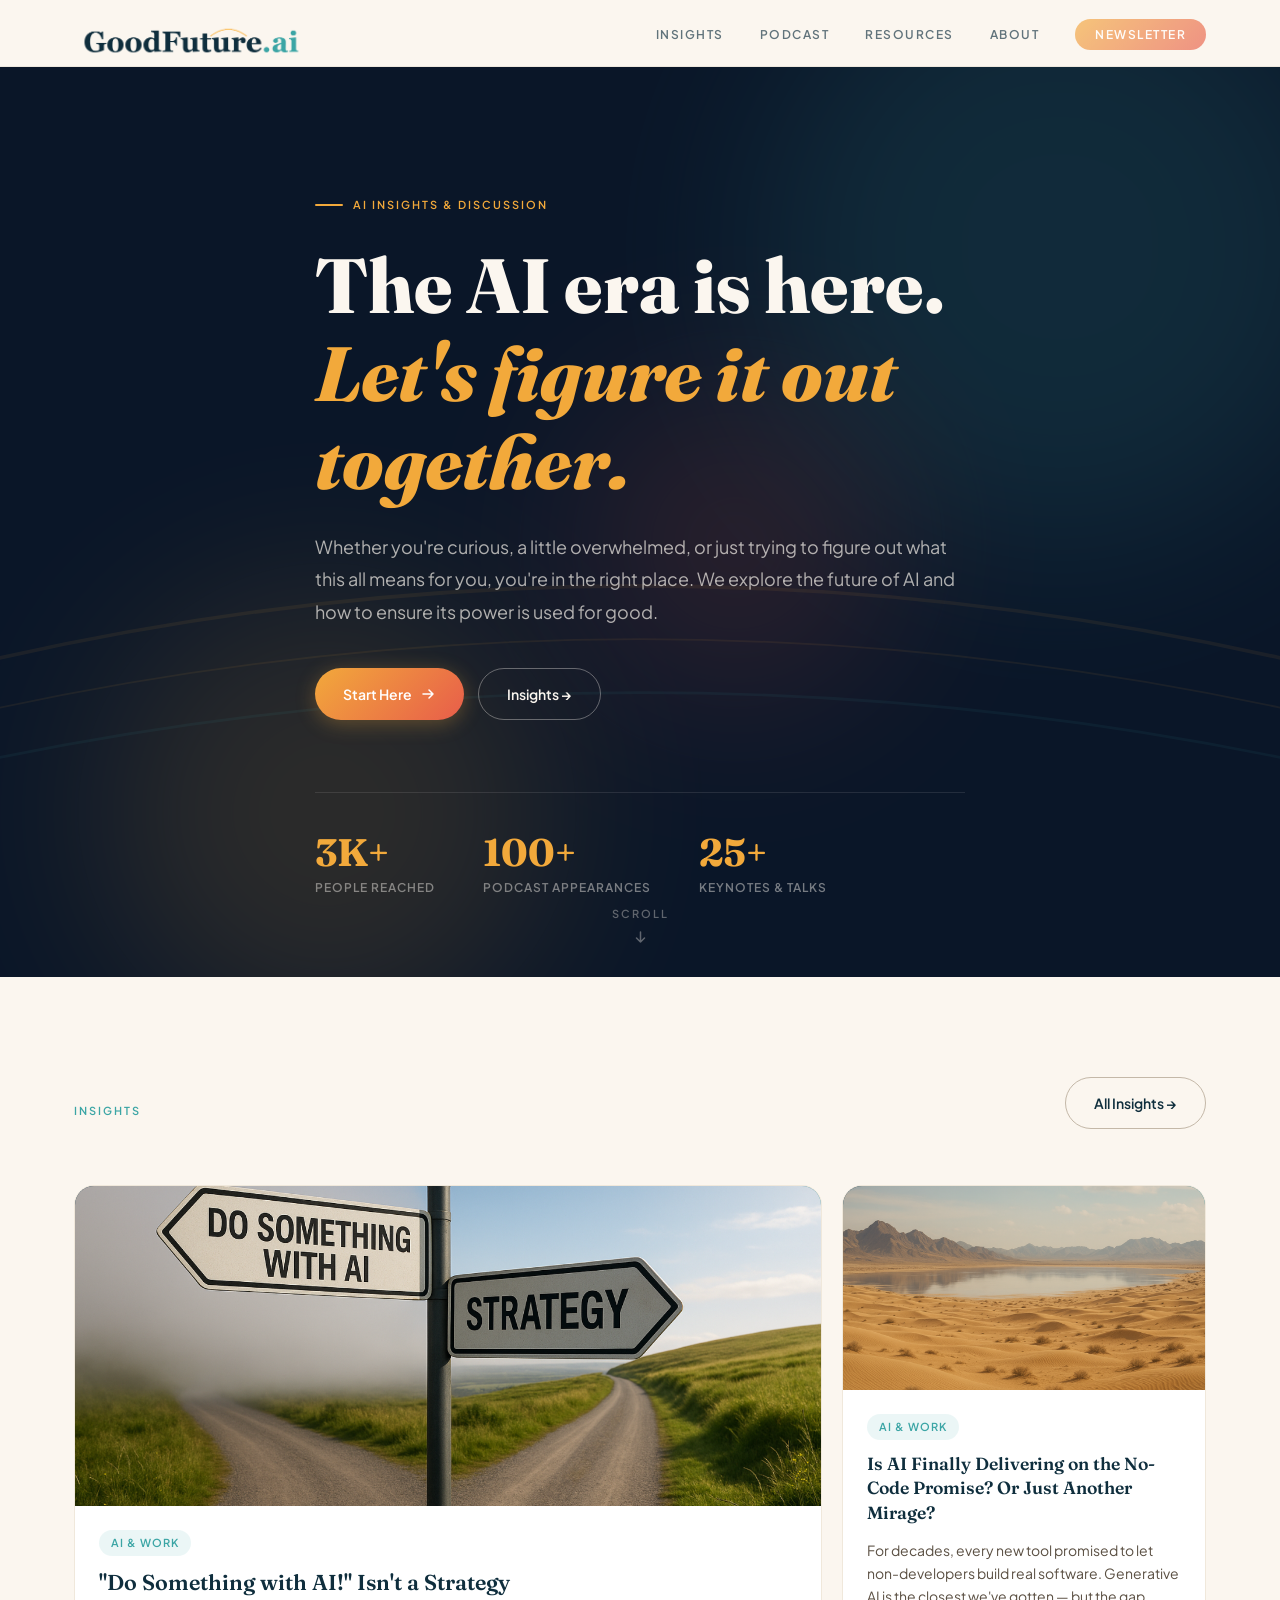
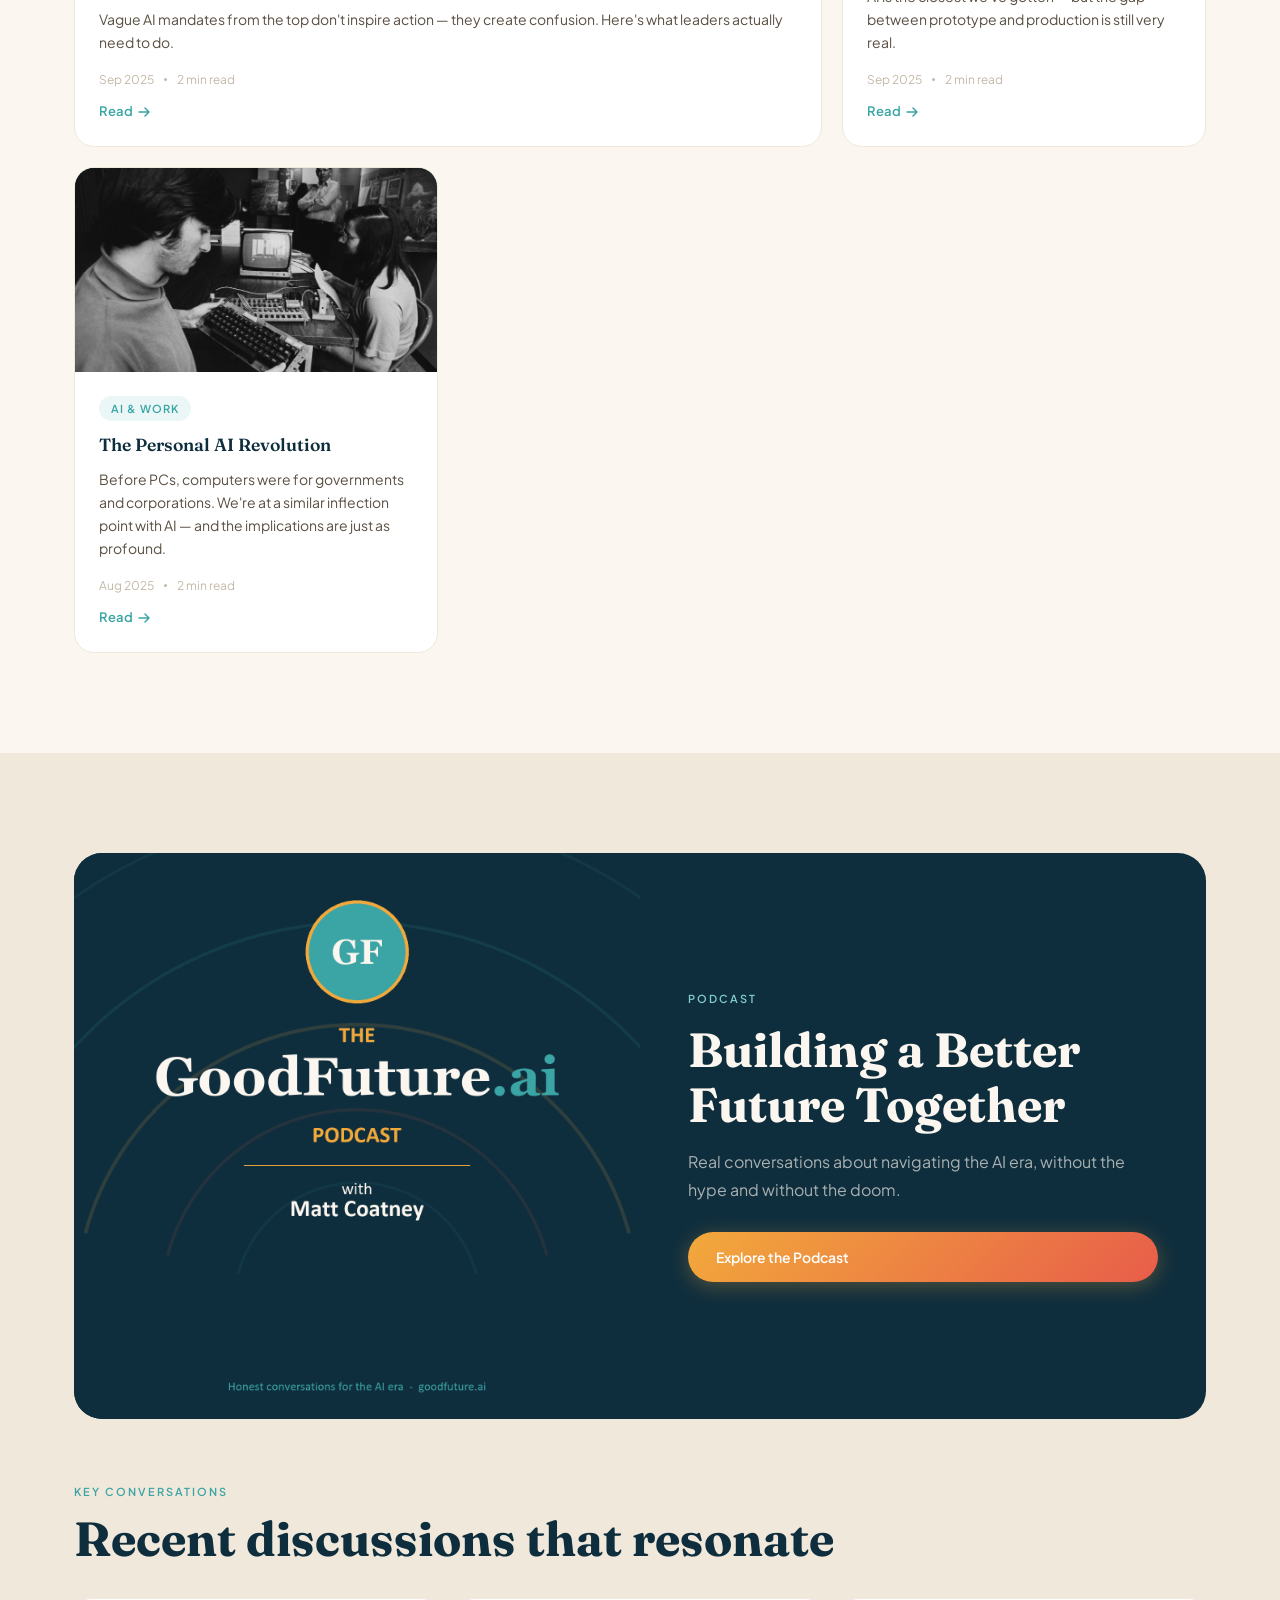
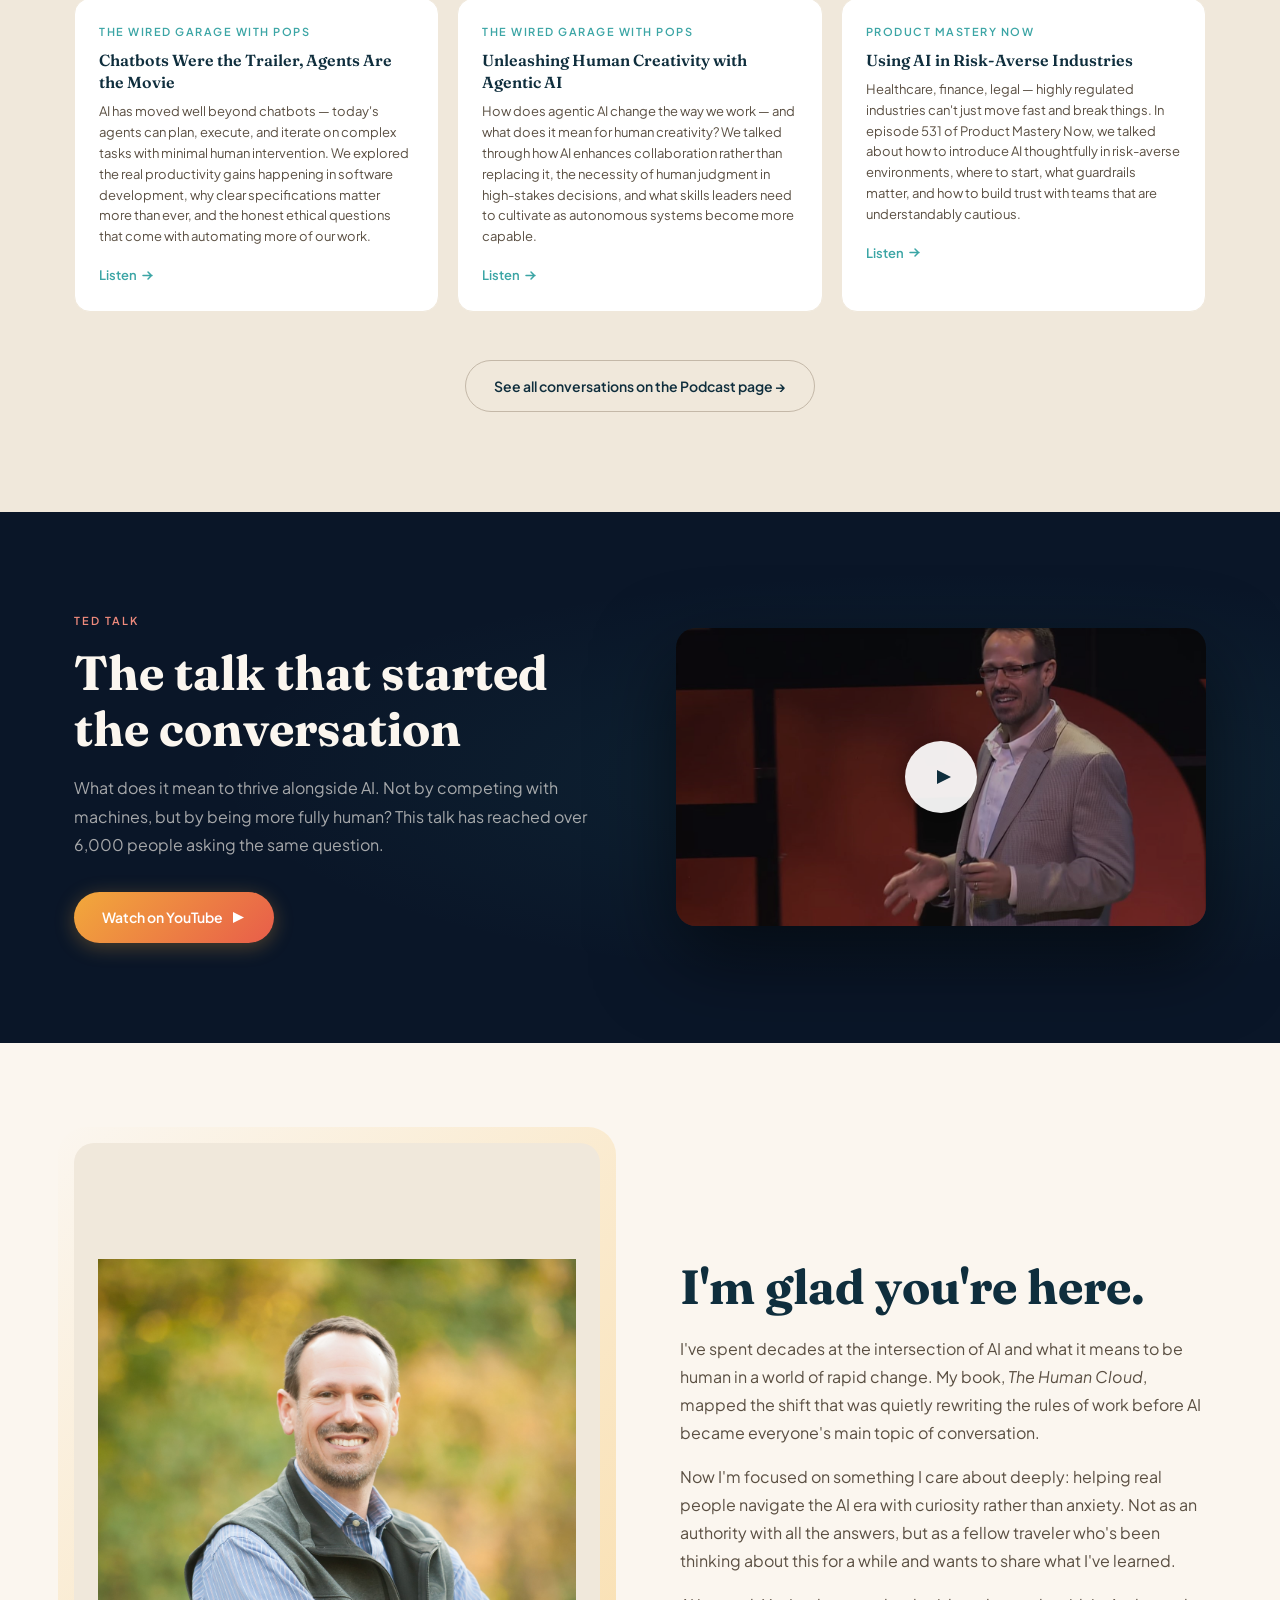
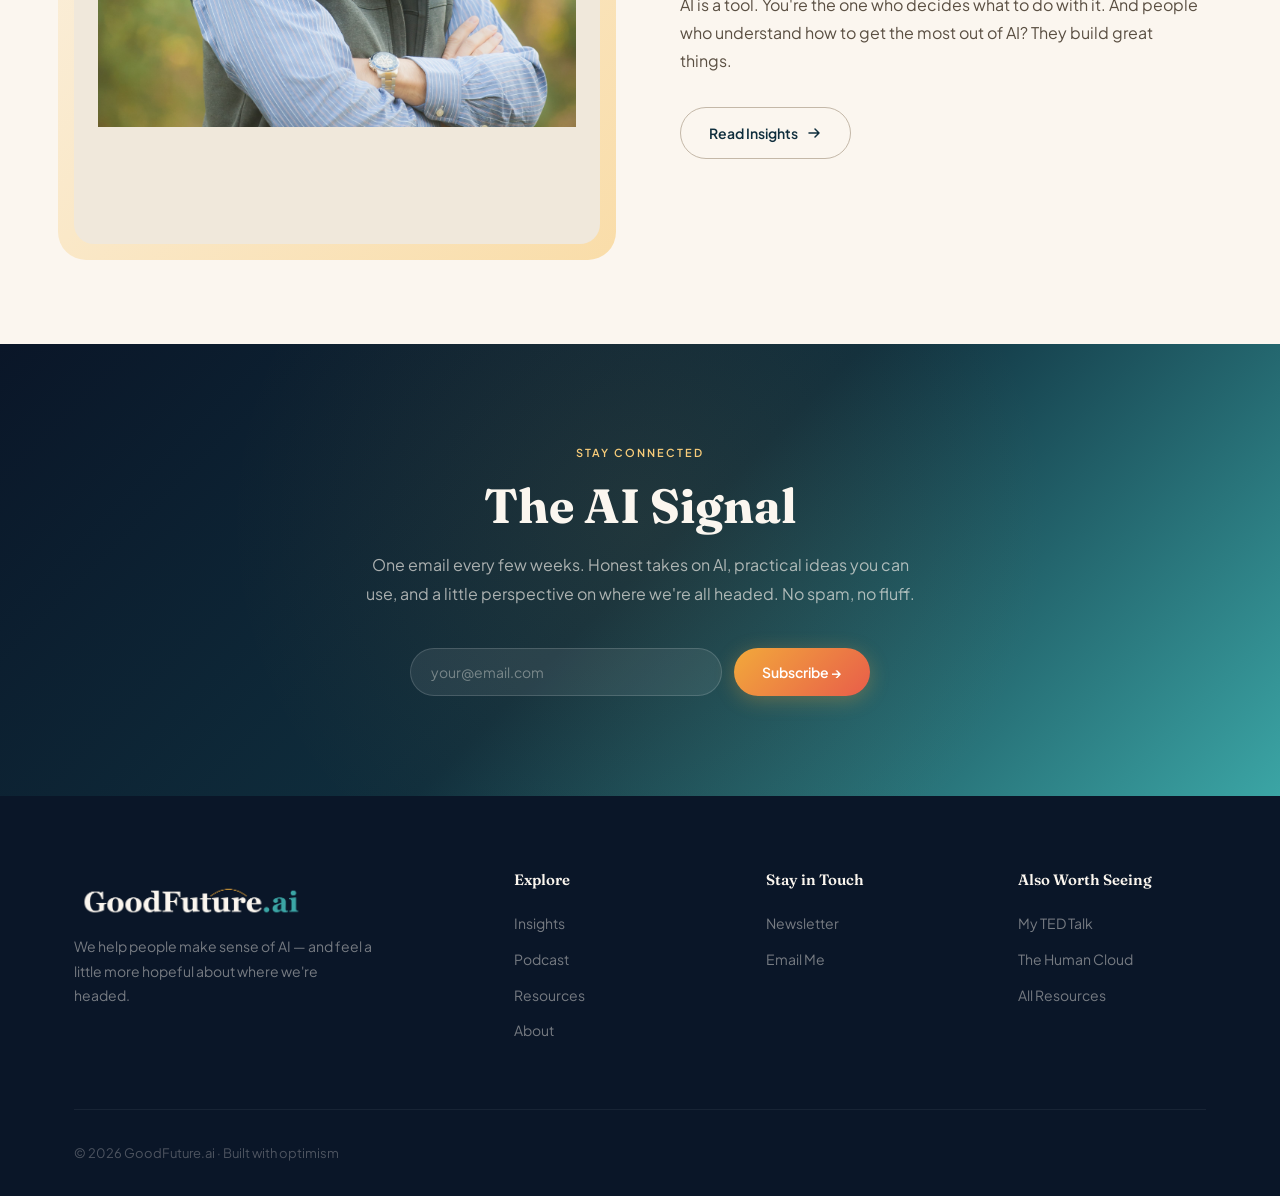
==== commit d39c7d30: "Added podcast appearances" ====
--- a/index.html
+++ b/index.html
@@ -492,7 +492,7 @@
         <div class="label fade-up" style="color:var(--morning-teal)">About Me</div>
         <h2 class="fade-up delay-1">I'm glad you're here.</h2>
         <p class="fade-up delay-2">
-          I've spent years at the intersection of AI and what it means to be human in a world of
+          I've spent decades at the intersection of AI and what it means to be human in a world of
           rapid change. My book, <em>The Human Cloud</em>, mapped the shift that was quietly
           rewriting the rules of work before AI became everyone's main topic of conversation.
         </p>
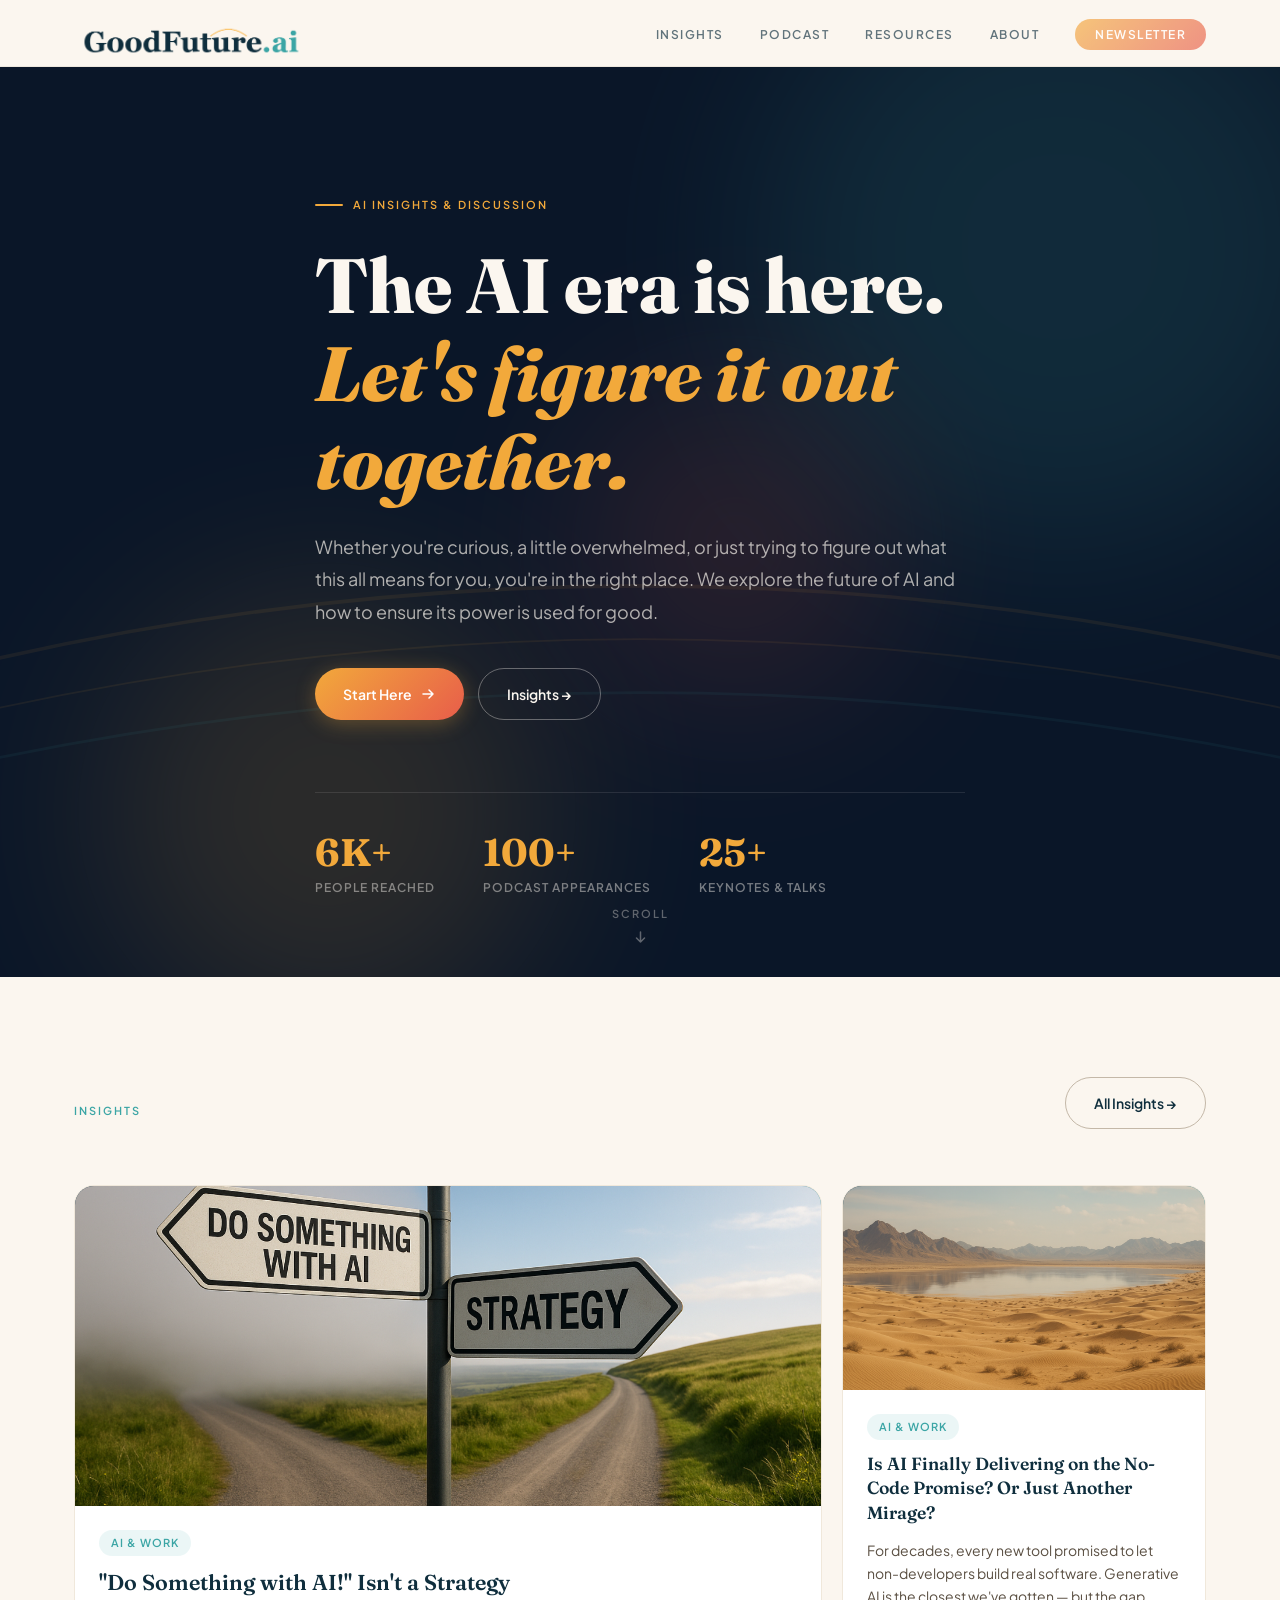
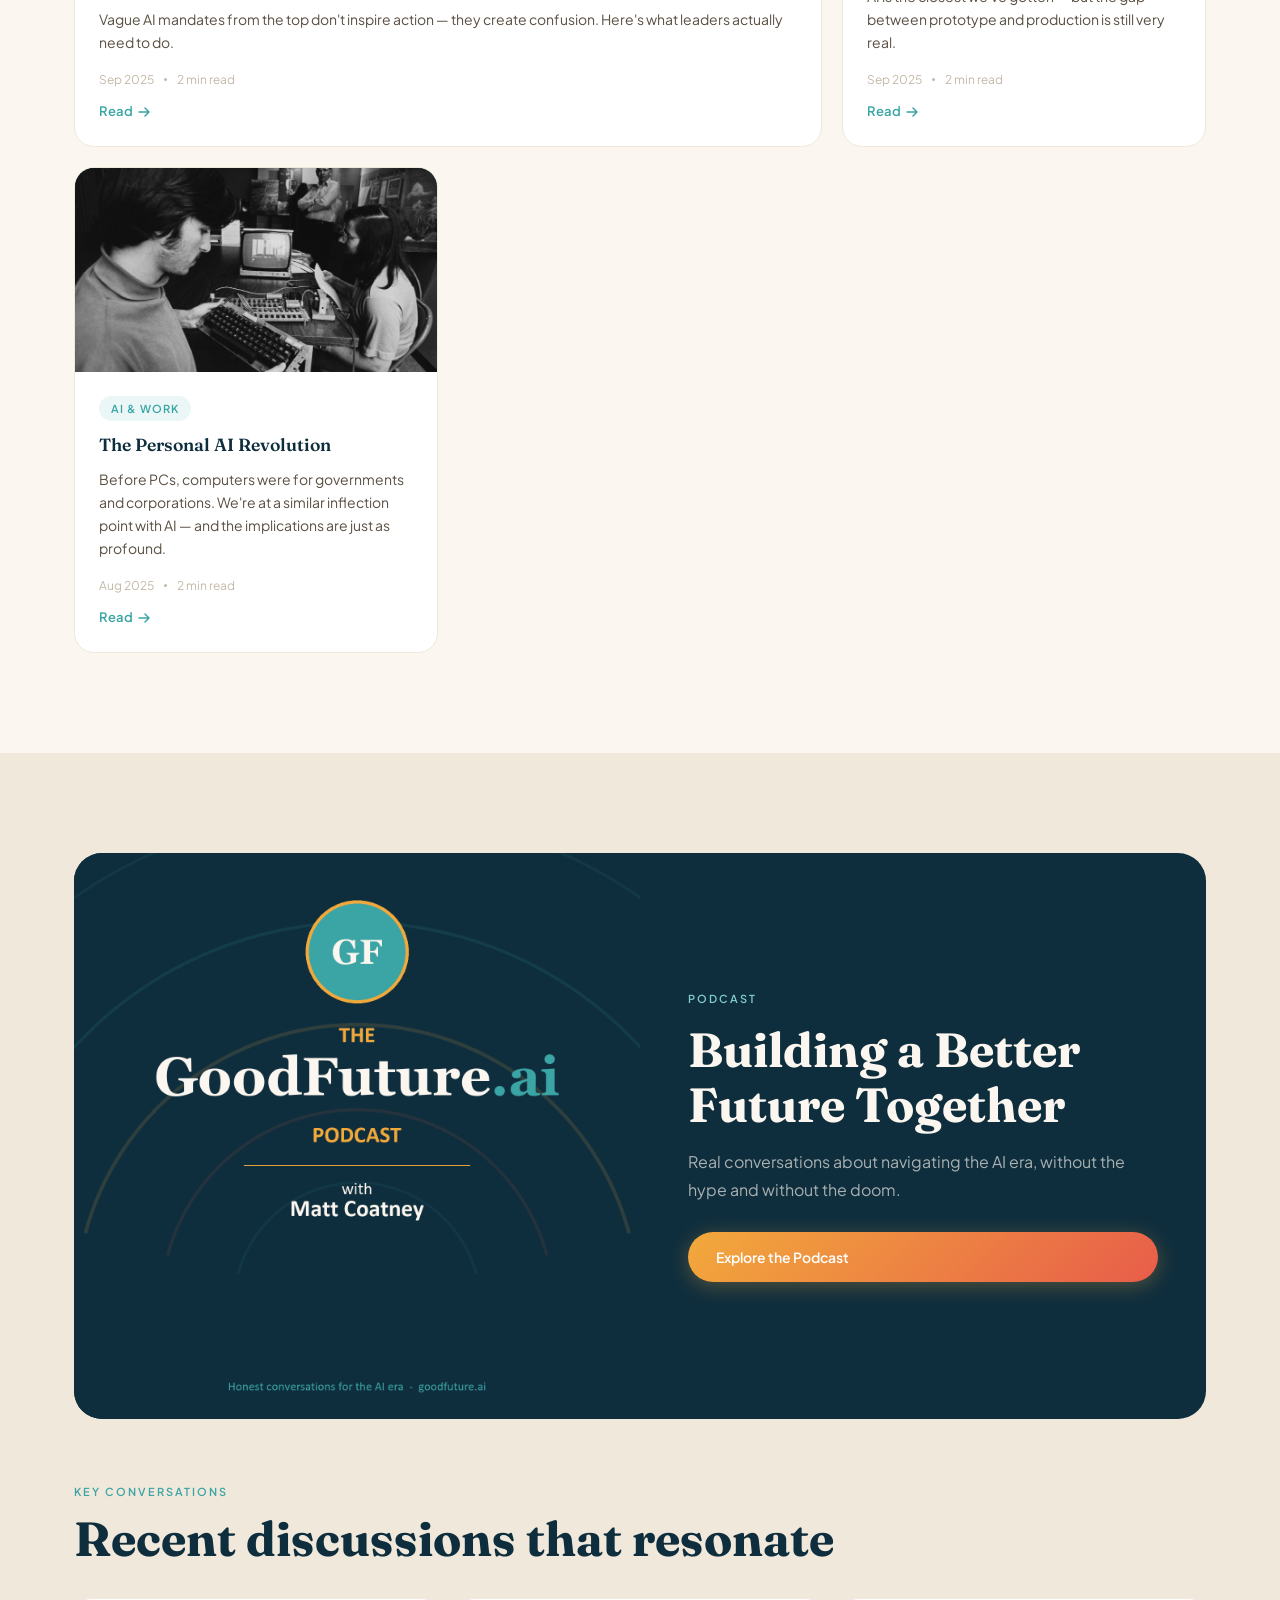
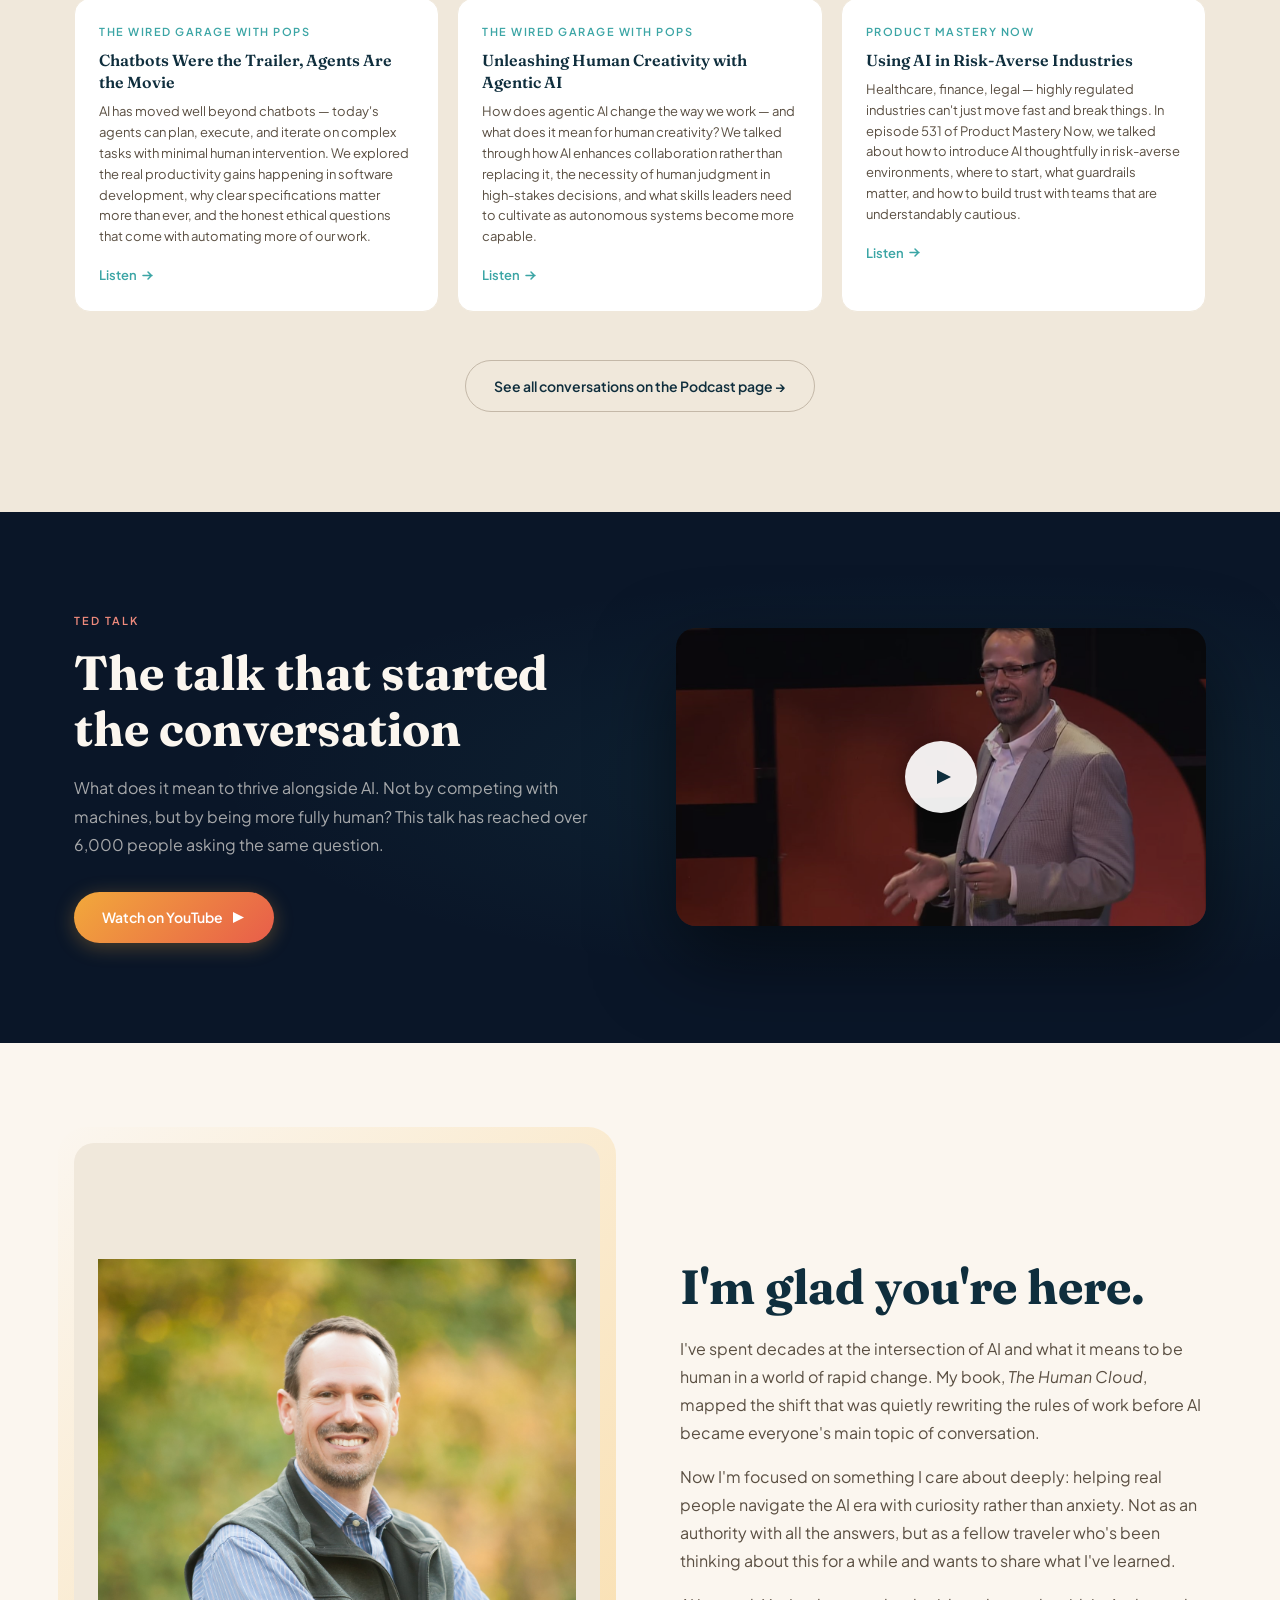
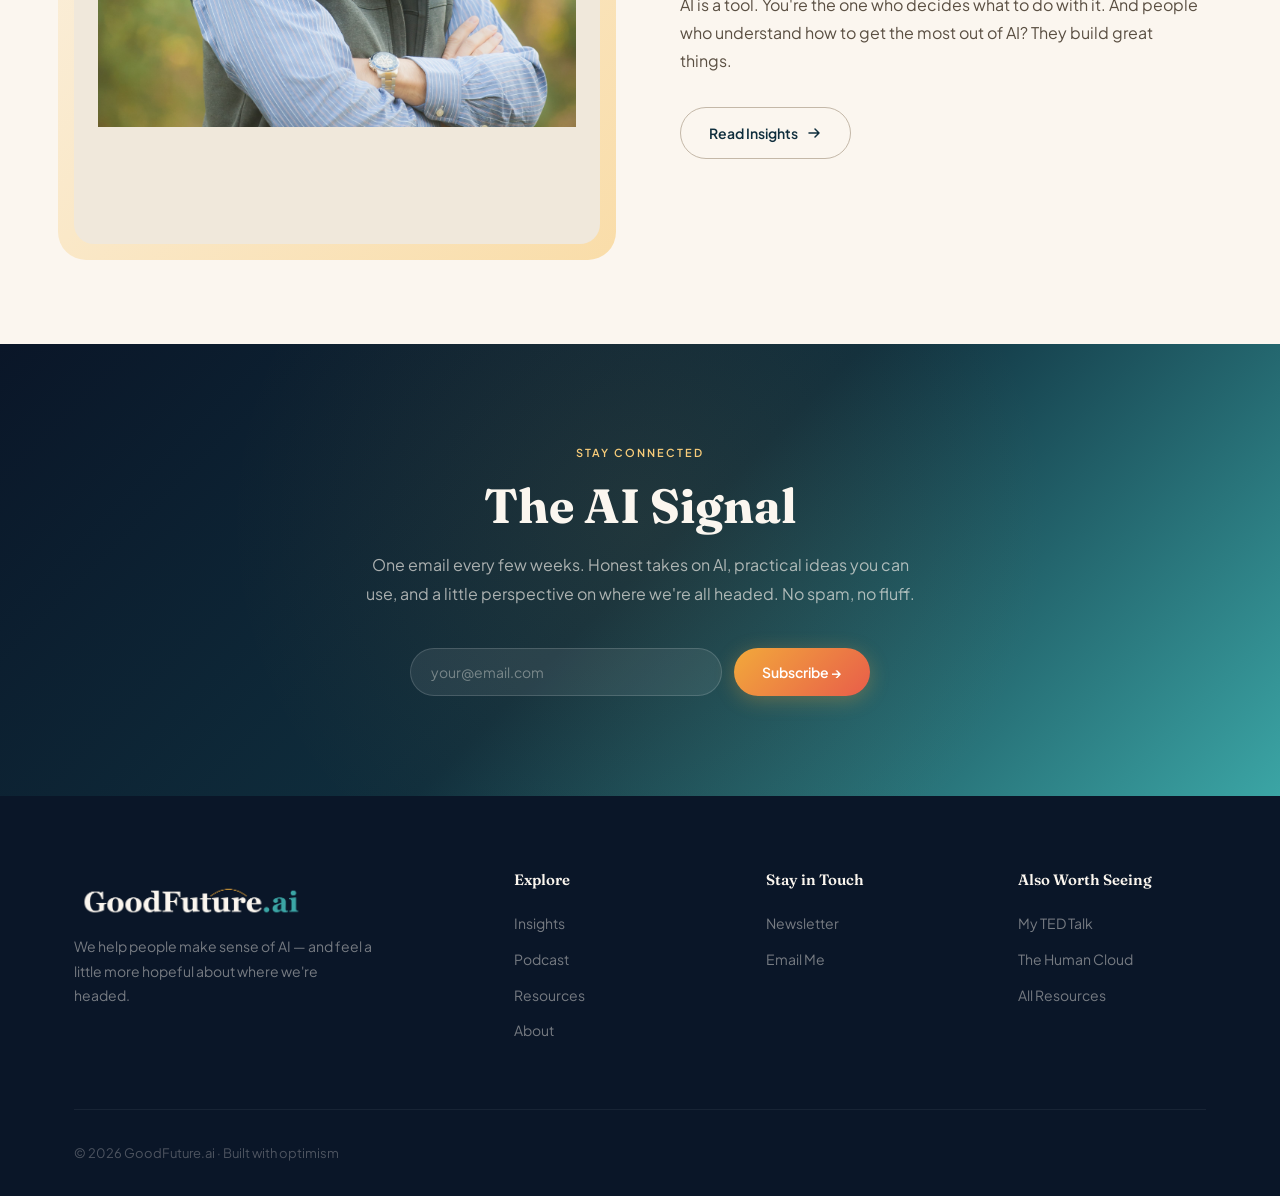
==== commit 2671a2e9: "Updated stat" ====
--- a/index.html
+++ b/index.html
@@ -332,7 +332,7 @@
 
       <div class="hero-stats fade-up delay-4">
         <div>
-          <div class="hero-stat-num">3K+</div>
+          <div class="hero-stat-num">6K+</div>
           <div class="hero-stat-lbl label">People Reached</div>
         </div>
         <div>
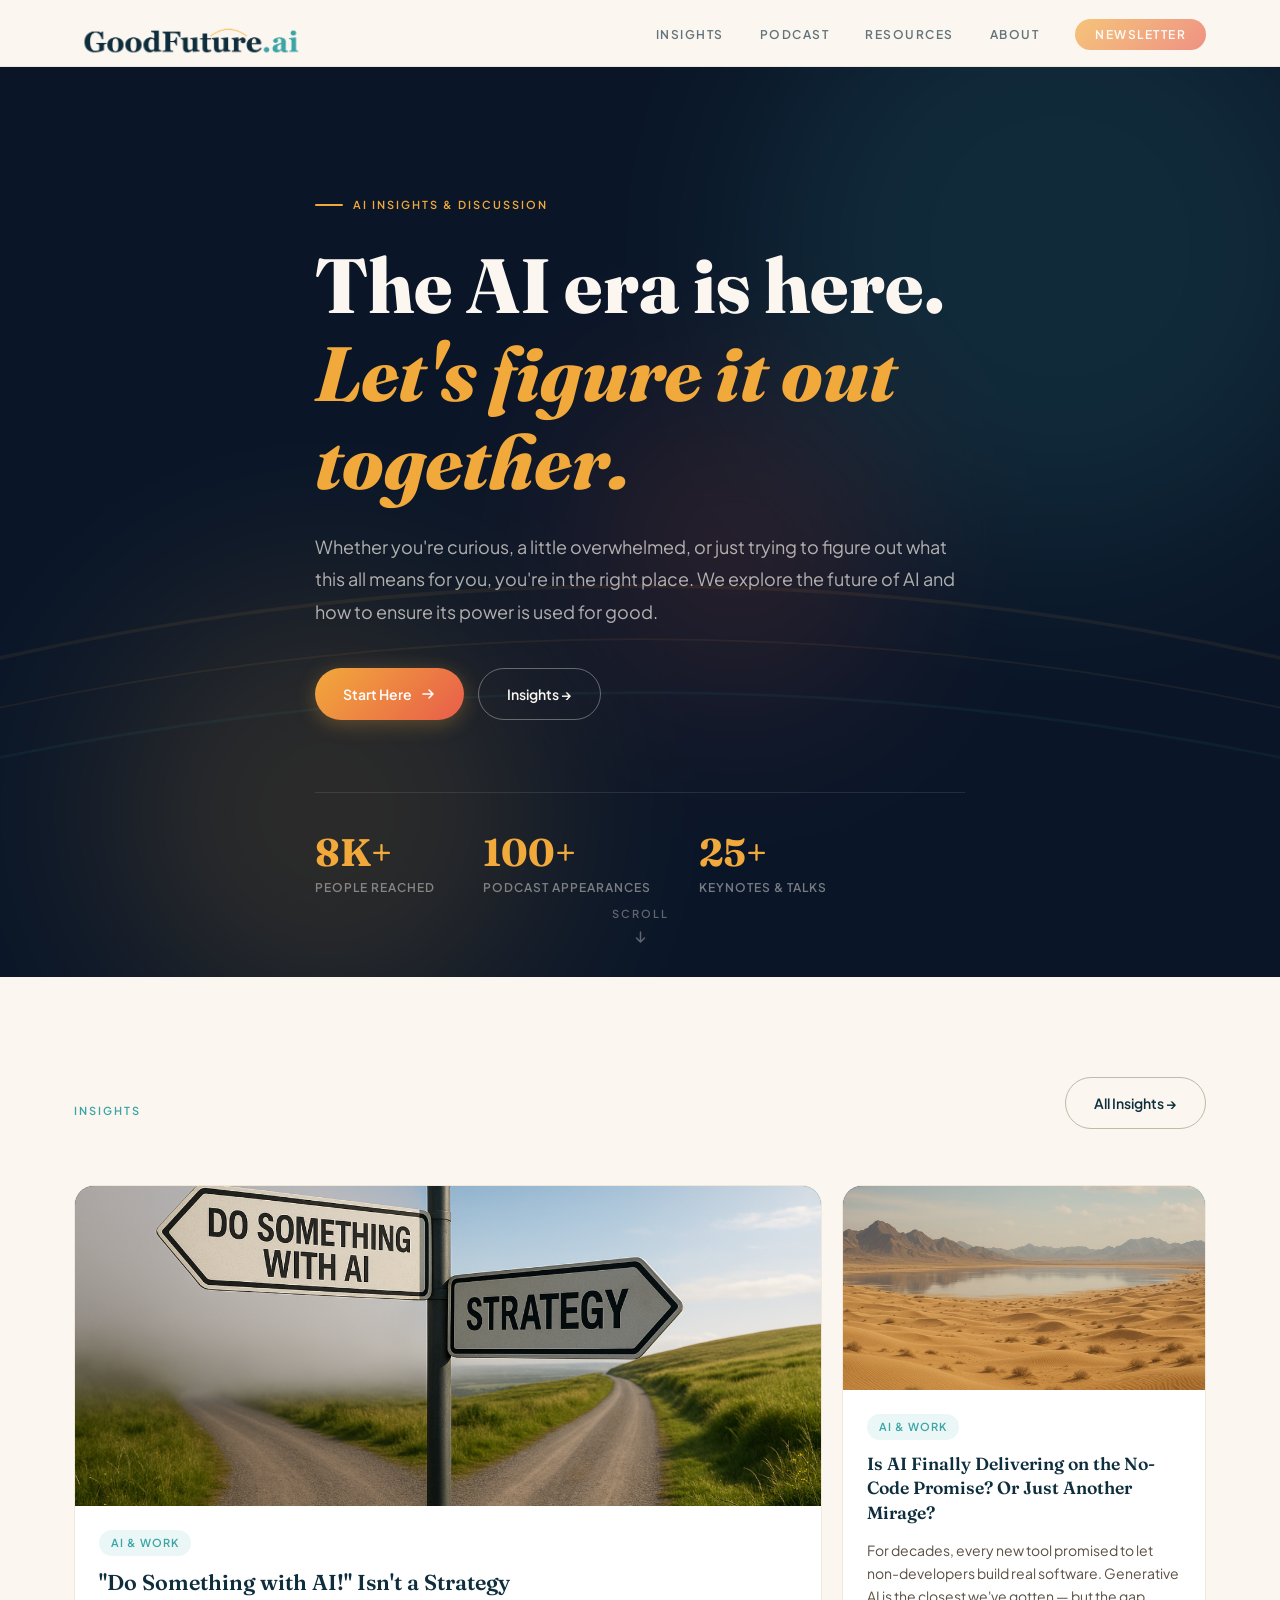
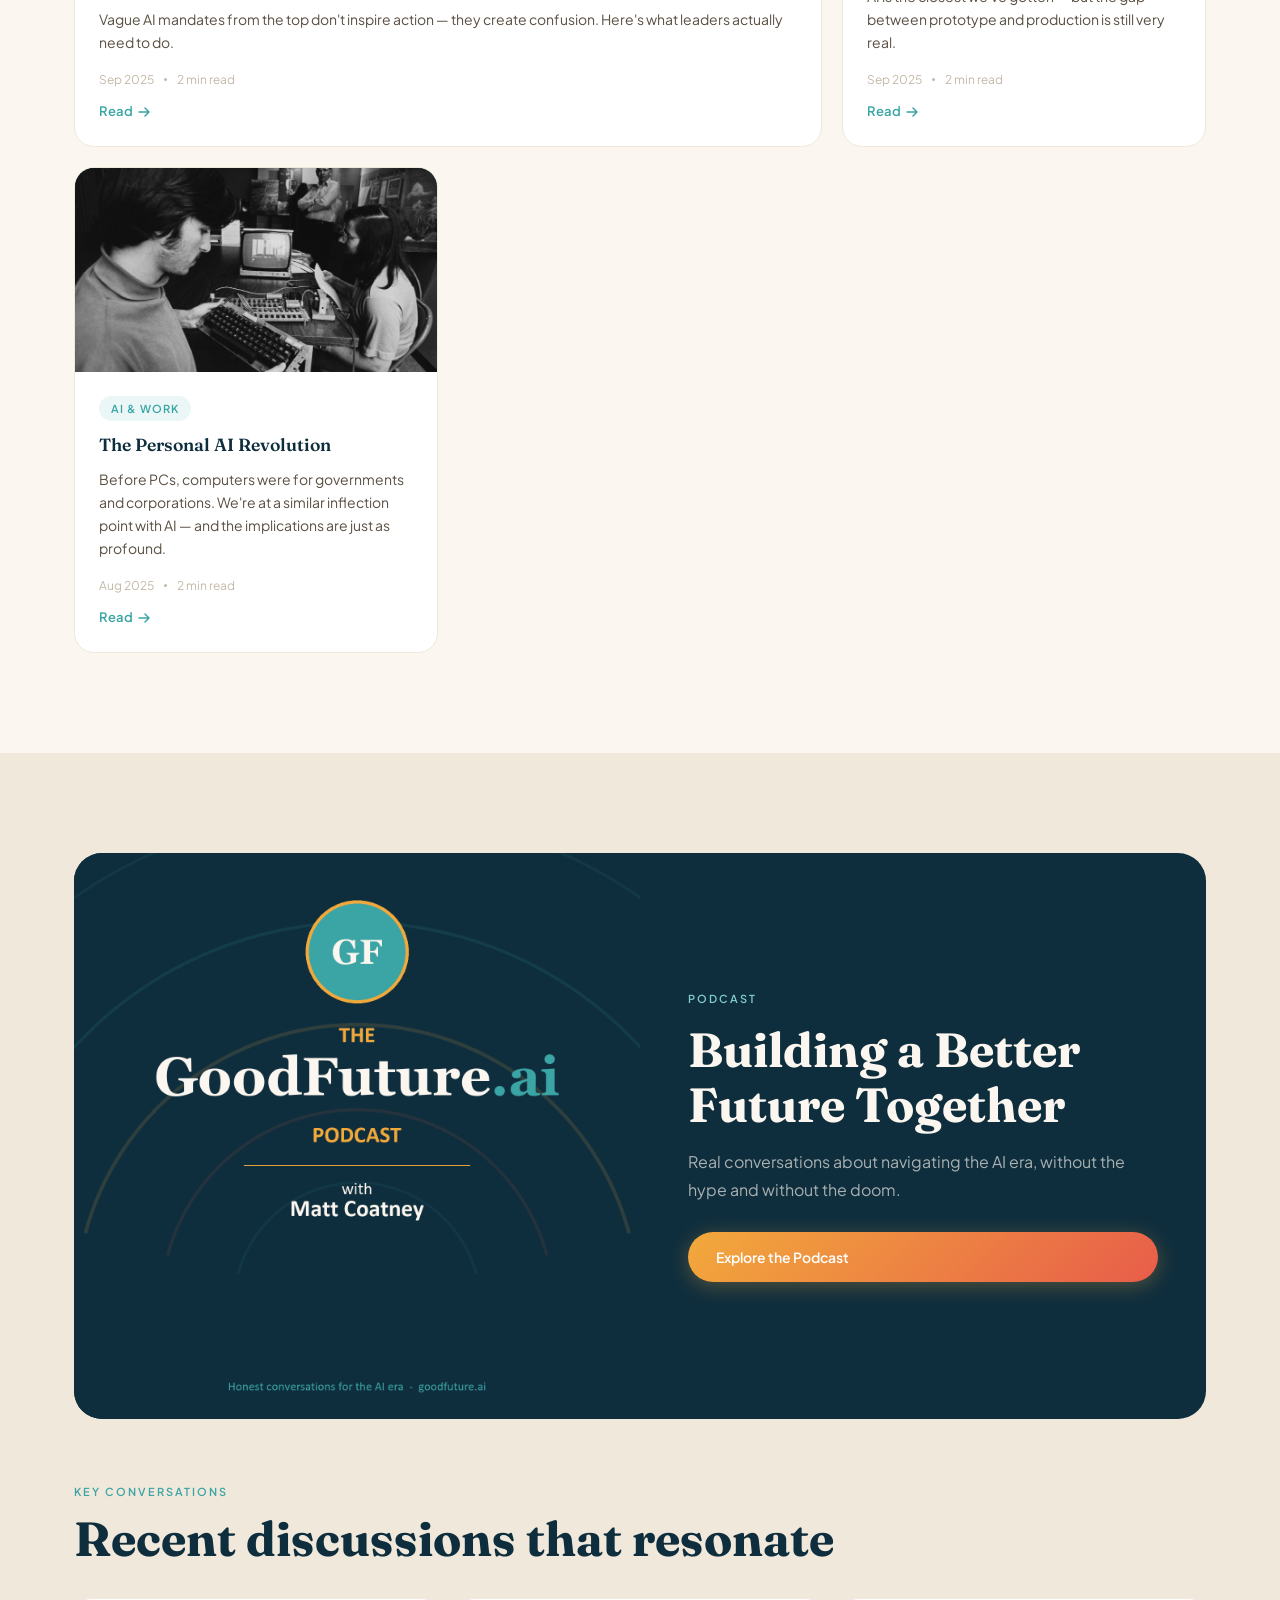
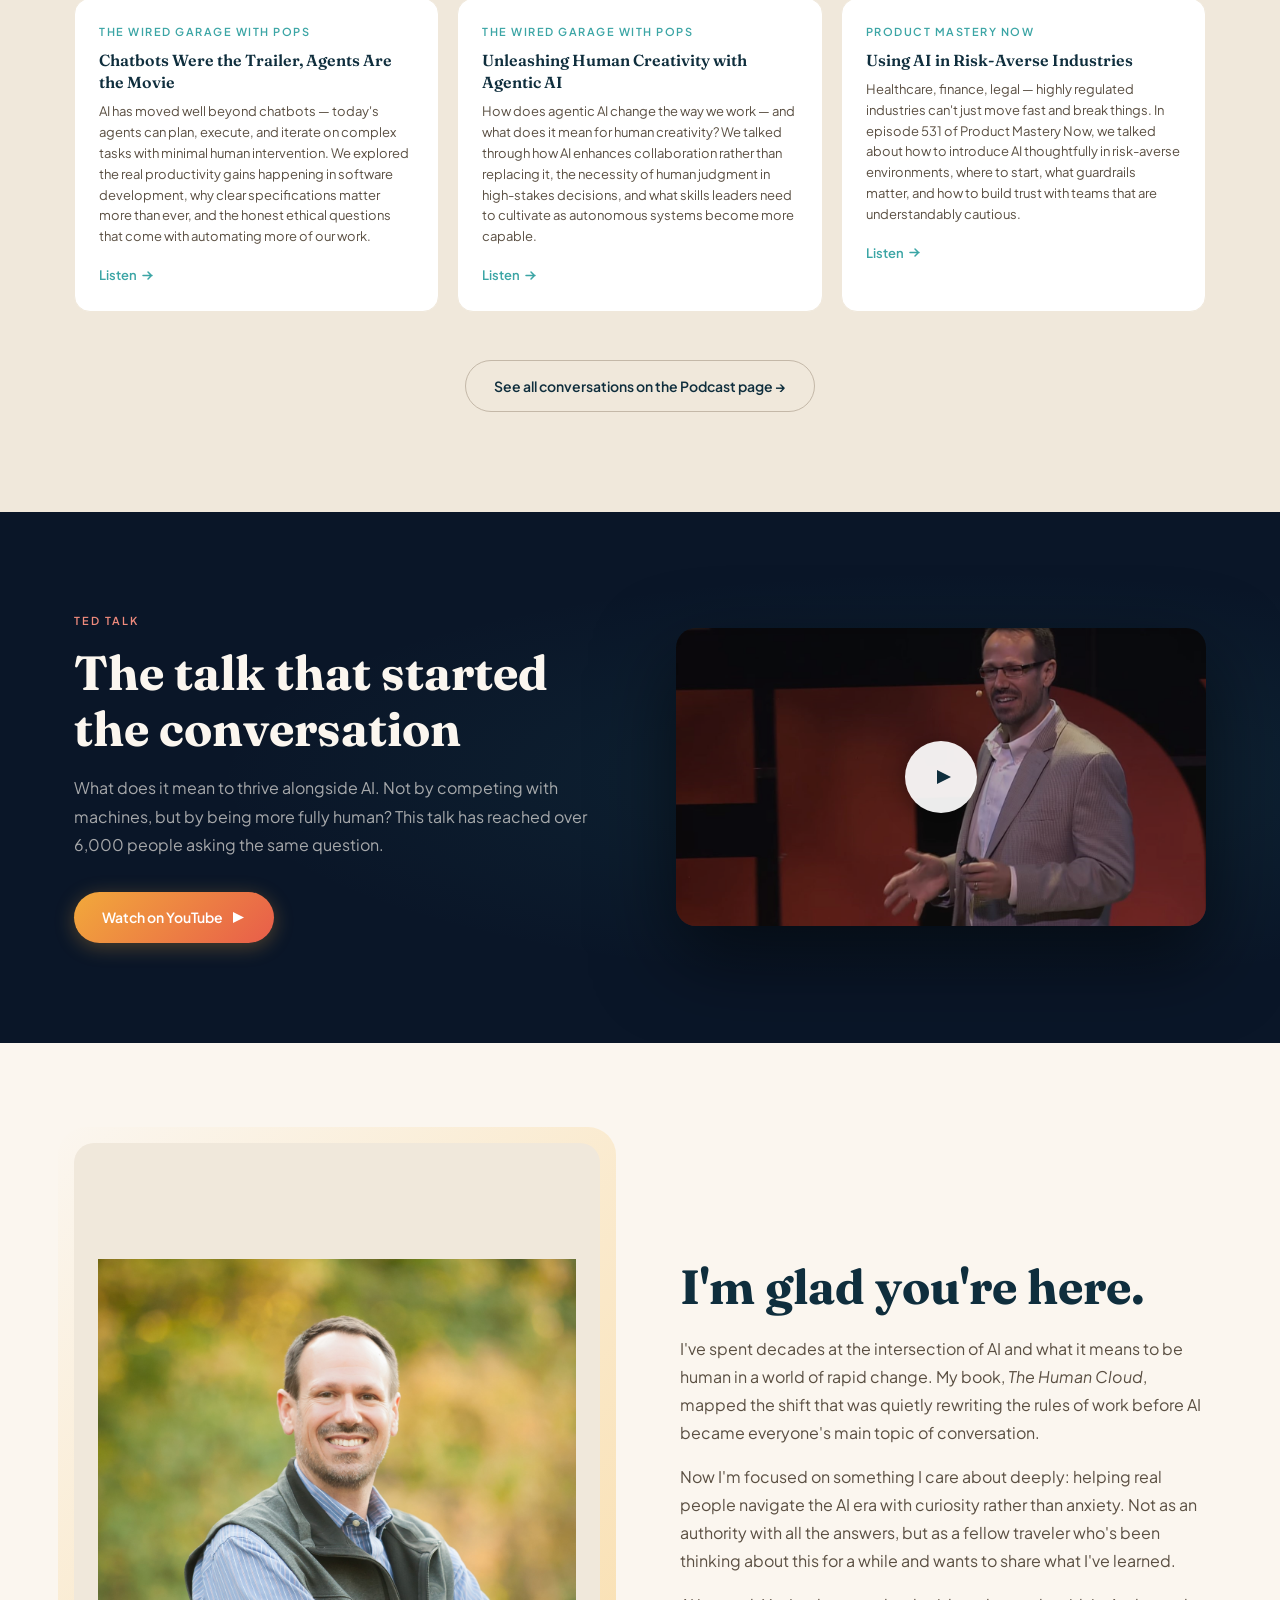
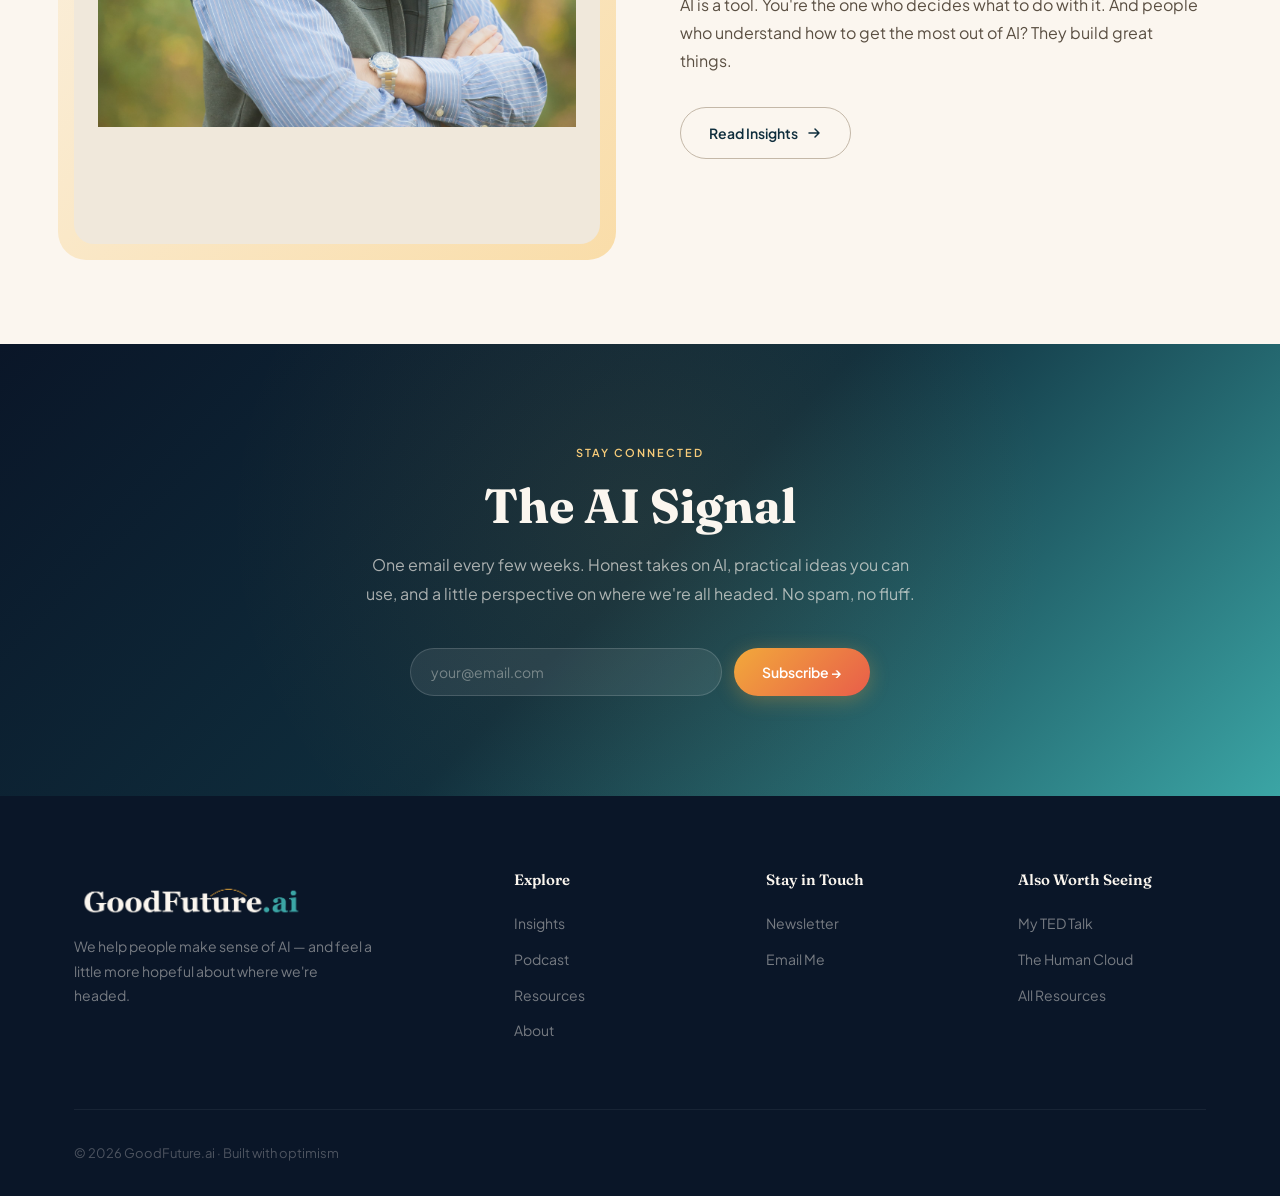
==== commit 99789bf0: "Added wiring for newsletter with Kit" ====
--- a/index.html
+++ b/index.html
@@ -332,7 +332,7 @@
 
       <div class="hero-stats fade-up delay-4">
         <div>
-          <div class="hero-stat-num">6K+</div>
+          <div class="hero-stat-num">8K+</div>
           <div class="hero-stat-lbl label">People Reached</div>
         </div>
         <div>
@@ -552,6 +552,7 @@
 
 <!-- Shared layout -->
 <script src="assets/js/layout.js"></script>
+<script src="assets/js/newsletter.js"></script>
 
 <!-- Data + Rendering -->
 <script src="data/insights.js"></script>
@@ -661,20 +662,7 @@
   });
 }, { passive: true });
 
-// ── NEWSLETTER ──
-function handleSubscribe(e) {
-  e.preventDefault();
-  const input = e.target.querySelector('input');
-  const btn   = e.target.querySelector('button');
-  const orig  = btn.textContent;
-  btn.textContent = "You're in!";
-  btn.style.background = 'var(--morning-teal)';
-  input.value = '';
-  setTimeout(() => {
-    btn.textContent = orig;
-    btn.style.background = '';
-  }, 3500);
-}
+// ── NEWSLETTER: see assets/js/newsletter.js ──
 </script>
 
 </body>
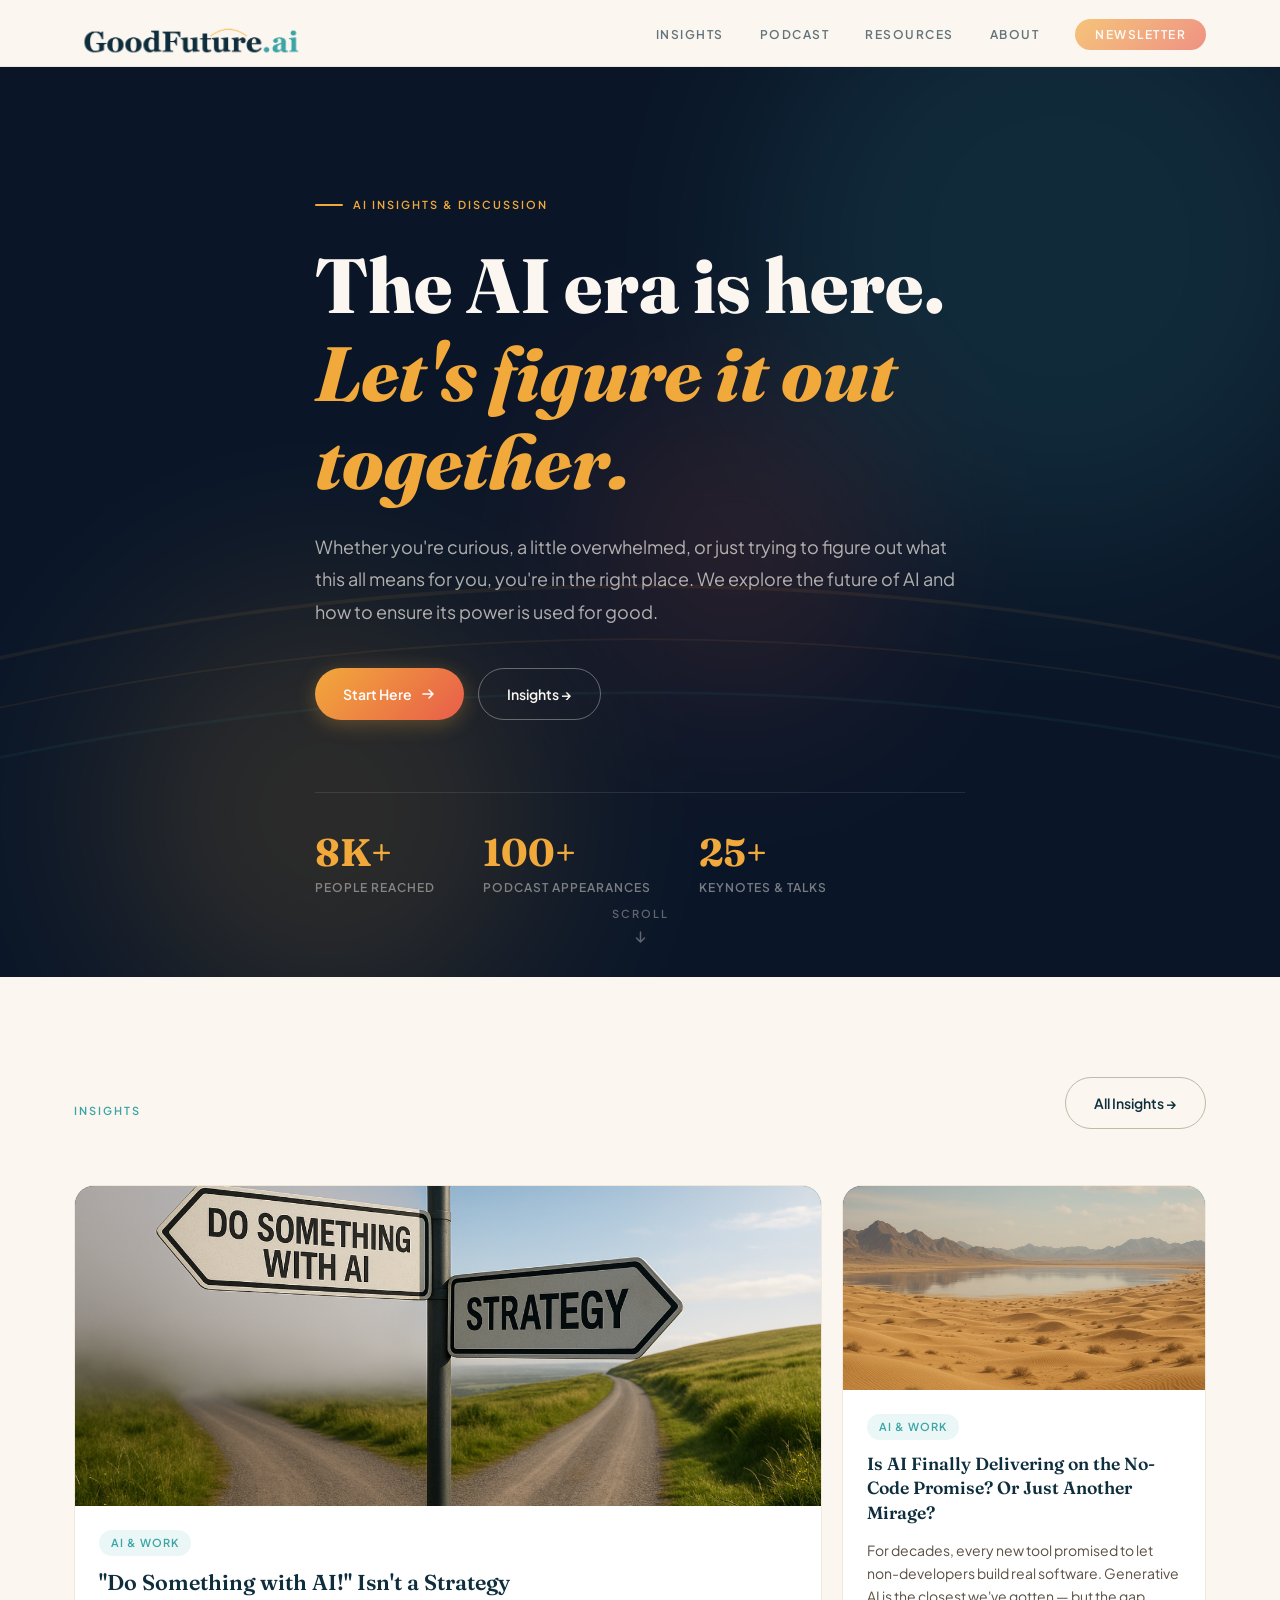
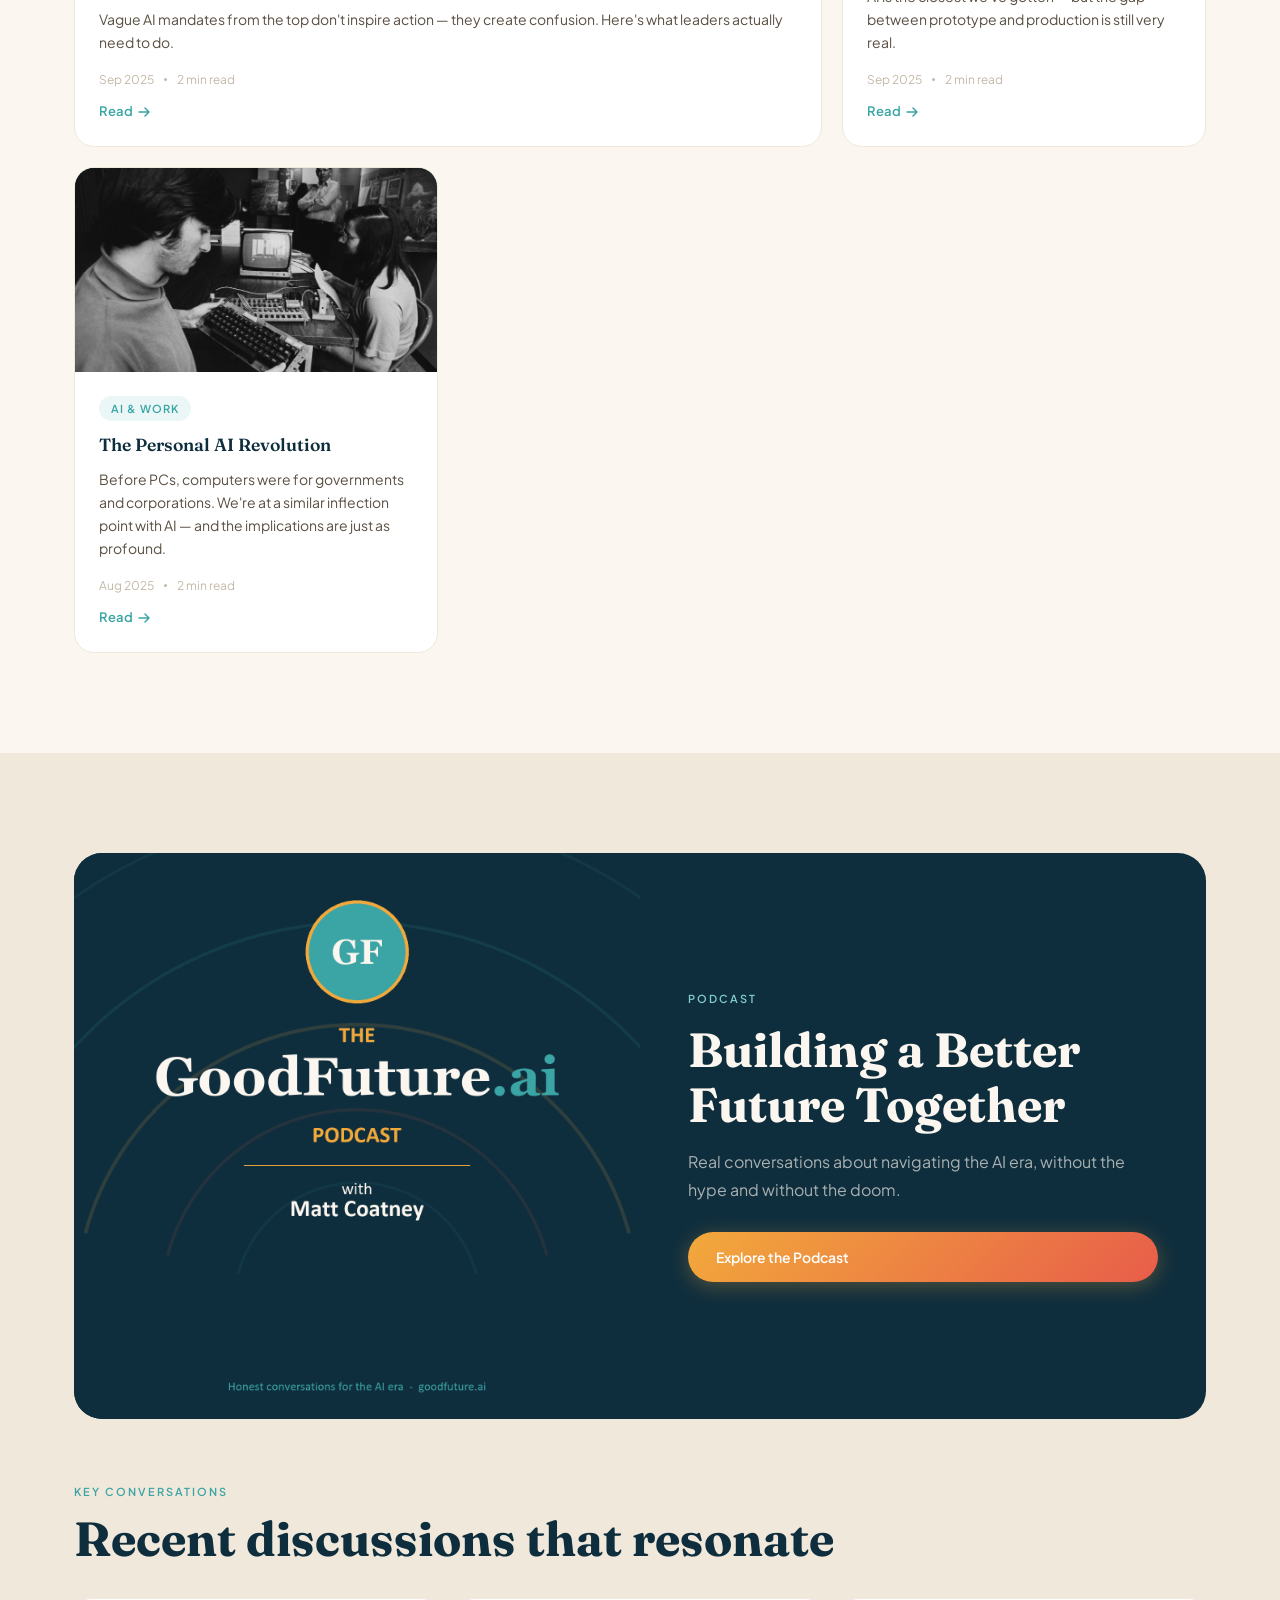
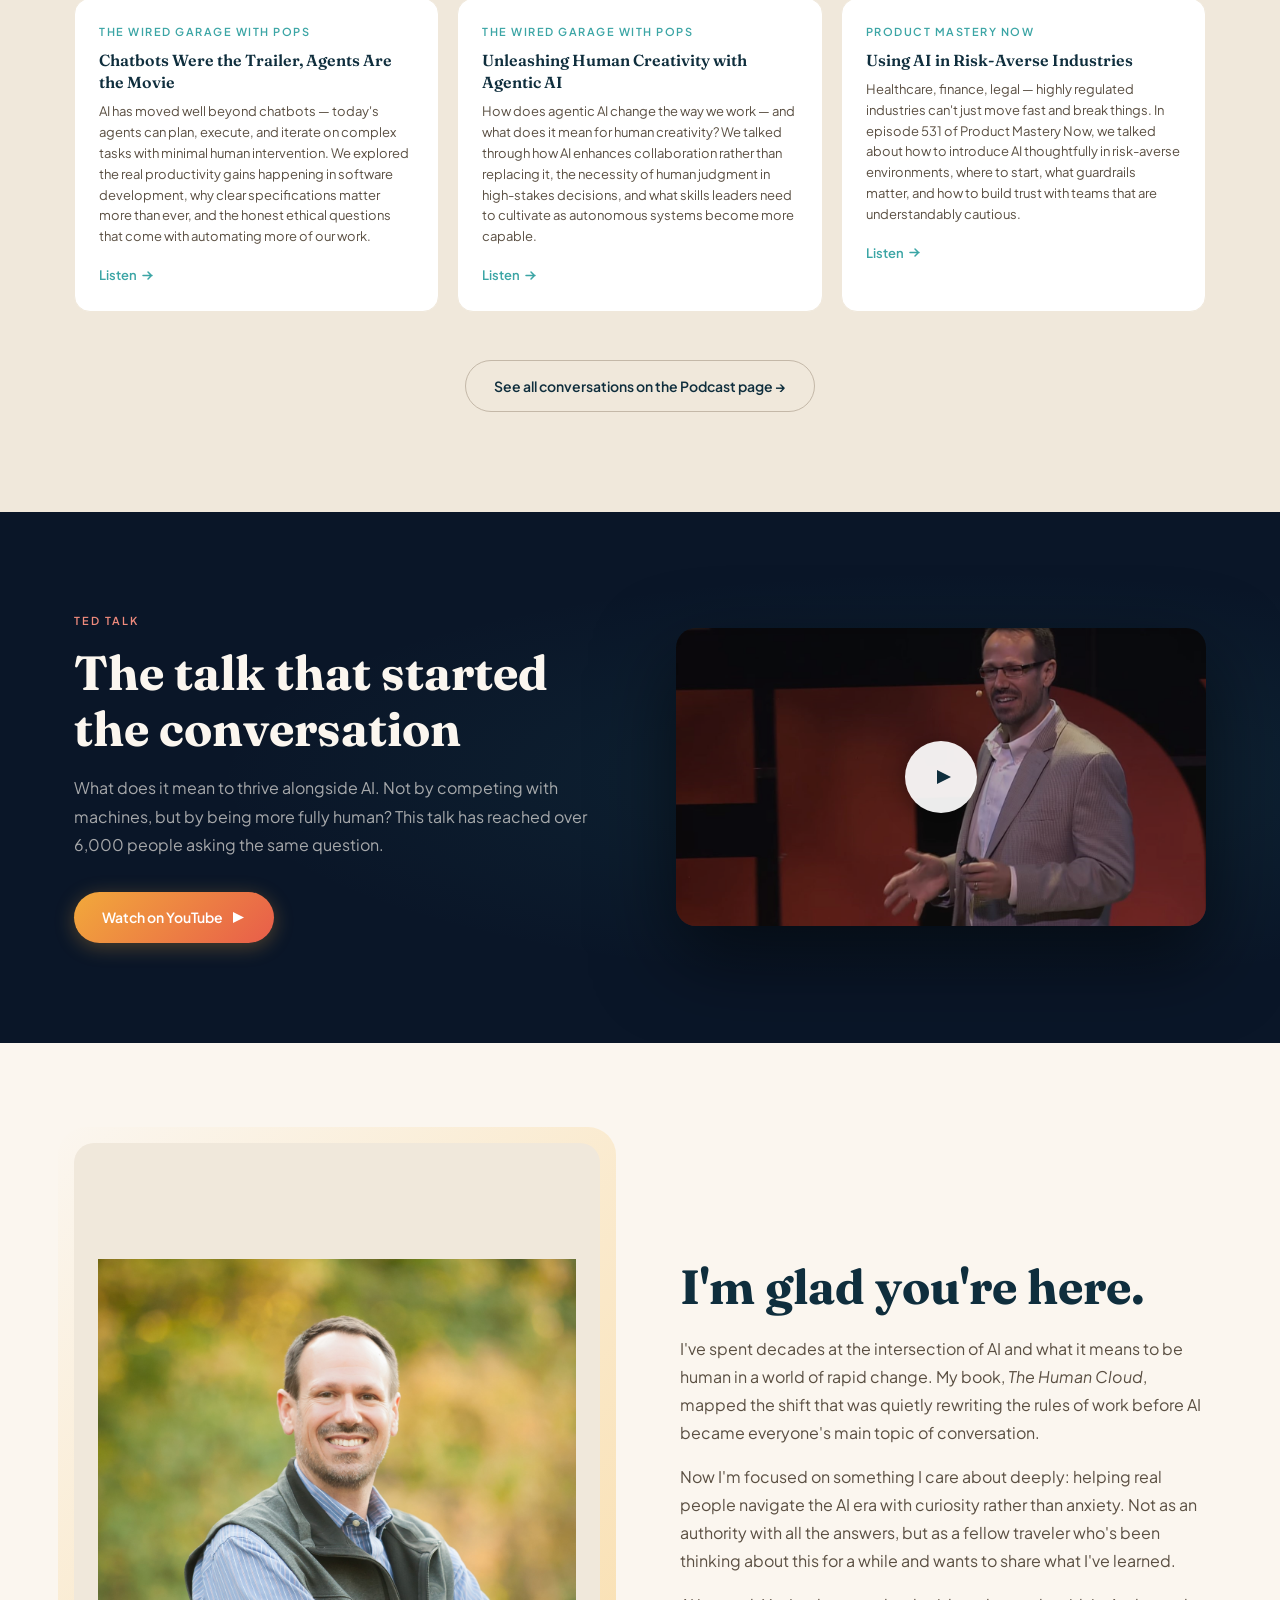
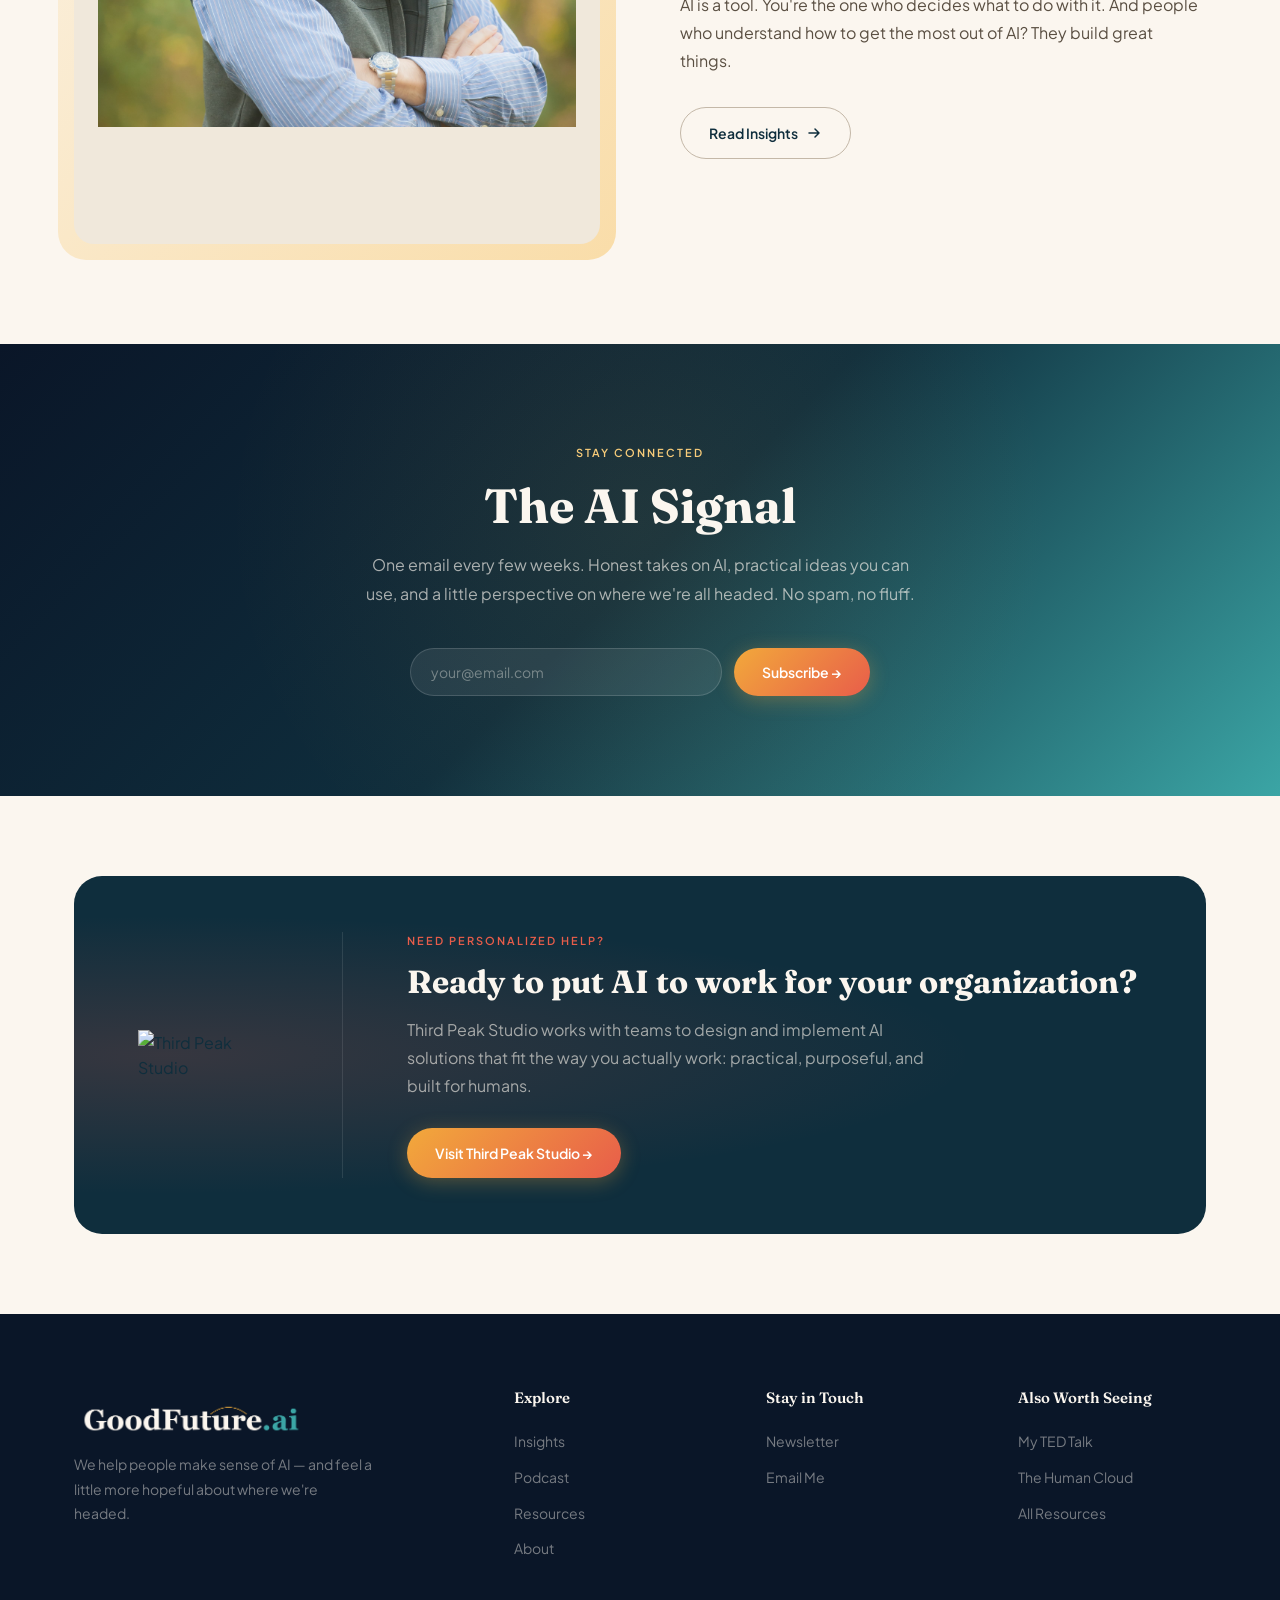
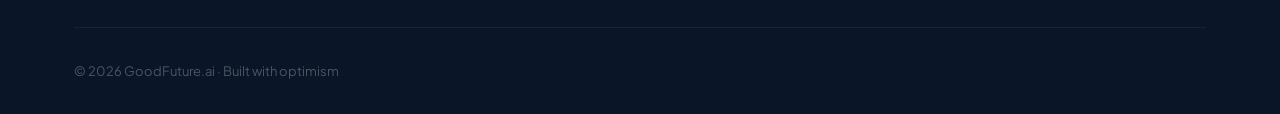
==== commit 43507deb: "Fixed newsletter subscription logic; added TPS reference to homepage" ====
--- a/index.html
+++ b/index.html
@@ -278,6 +278,40 @@
   .appear-grid { grid-template-columns:1fr; }
   .ted-inner { grid-template-columns:1fr; }
   .hero-stats { gap:28px; }
+}
+
+/* Third Peak Studio CTA */
+.tps-section { background: var(--warm-light); padding: 80px 0; }
+.tps-card {
+  display: flex; align-items: center; gap: 64px;
+  background: var(--deep-horizon); border-radius: var(--radius-xl);
+  padding: 56px 64px; position: relative; overflow: hidden;
+}
+.tps-card::before {
+  content: ''; position: absolute; inset: 0;
+  background: radial-gradient(ellipse at 8% 50%, rgba(232,93,74,.18) 0%, transparent 55%);
+  pointer-events: none;
+}
+.tps-logo-wrap { flex-shrink: 0; position: relative; z-index: 1; }
+.tps-logo-wrap img { width: 140px; display: block; }
+.tps-divider {
+  width: 1px; align-self: stretch; flex-shrink: 0;
+  background: rgba(255,255,255,.1); position: relative; z-index: 1;
+}
+.tps-content { position: relative; z-index: 1; }
+.tps-content .label { color: var(--living-coral); margin-bottom: 12px; }
+.tps-content h2 {
+  color: var(--warm-light); font-size: clamp(1.4rem, 2.5vw, 2rem);
+  line-height: 1.25; margin-bottom: 14px;
+}
+.tps-content p {
+  color: rgba(251,246,239,.6); line-height: 1.75;
+  margin-bottom: 28px; max-width: 44ch;
+}
+@media (max-width: 768px) {
+  .tps-card { flex-direction: column; gap: 32px; padding: 40px 28px; }
+  .tps-divider { display: none; }
+  .tps-logo-wrap img { width: 110px; }
 }
 </style>
 </head>
@@ -546,6 +580,31 @@
 </section>
 
 <!-- ══════════════════════════════════════════
+     THIRD PEAK STUDIO CTA
+══════════════════════════════════════════ -->
+<section class="tps-section">
+  <div class="container">
+    <div class="tps-card fade-up">
+      <div class="tps-logo-wrap">
+        <img src="https://thirdpeakstudio.com/images/logo-stacked-coral.png" alt="Third Peak Studio">
+      </div>
+      <div class="tps-divider"></div>
+      <div class="tps-content">
+        <div class="label">Need Personalized Help?</div>
+        <h2>Ready to put AI to work for your organization?</h2>
+        <p>
+          Third Peak Studio works with teams to design and implement AI solutions
+          that fit the way you actually work: practical, purposeful, and built for humans.
+        </p>
+        <a href="https://thirdpeakstudio.com" target="_blank" rel="noopener noreferrer" class="btn btn-primary">
+          Visit Third Peak Studio →
+        </a>
+      </div>
+    </div>
+  </div>
+</section>
+
+<!-- ══════════════════════════════════════════
      FOOTER
 ══════════════════════════════════════════ -->
 <footer class="footer"></footer>
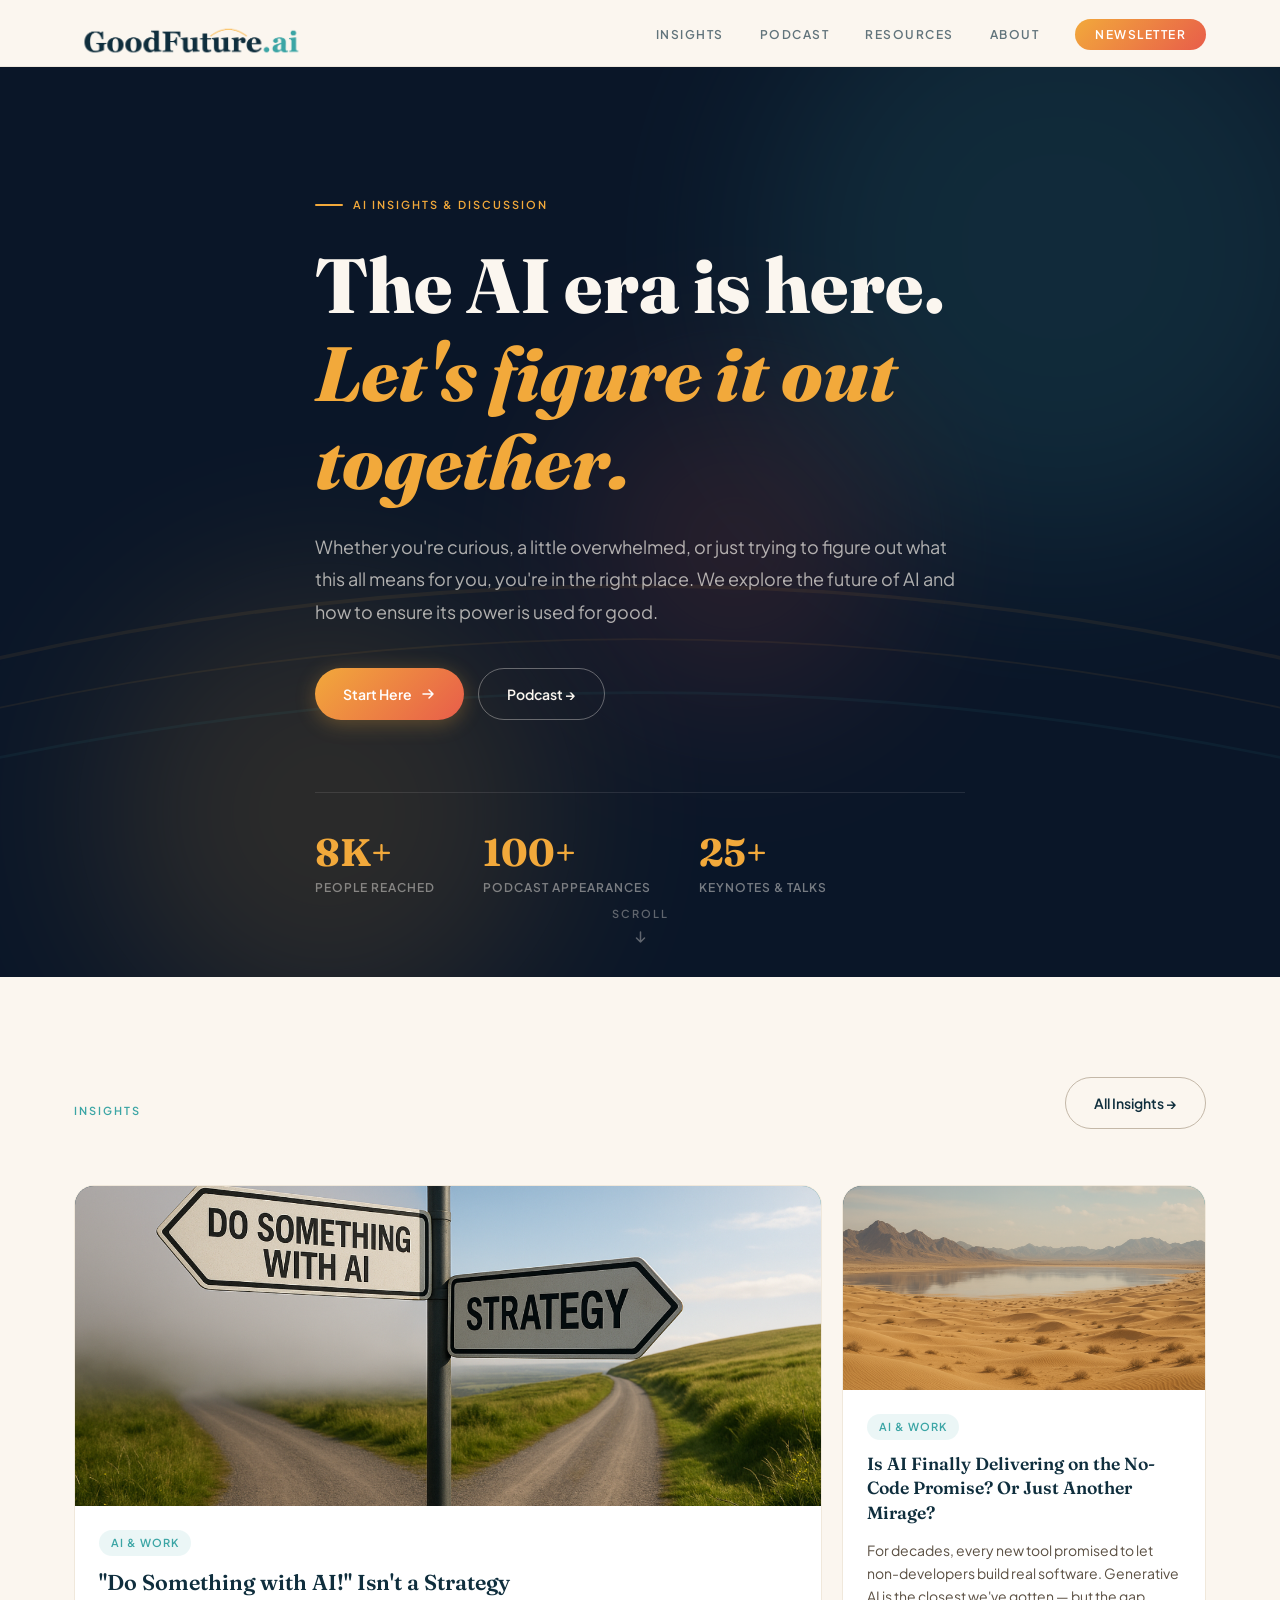
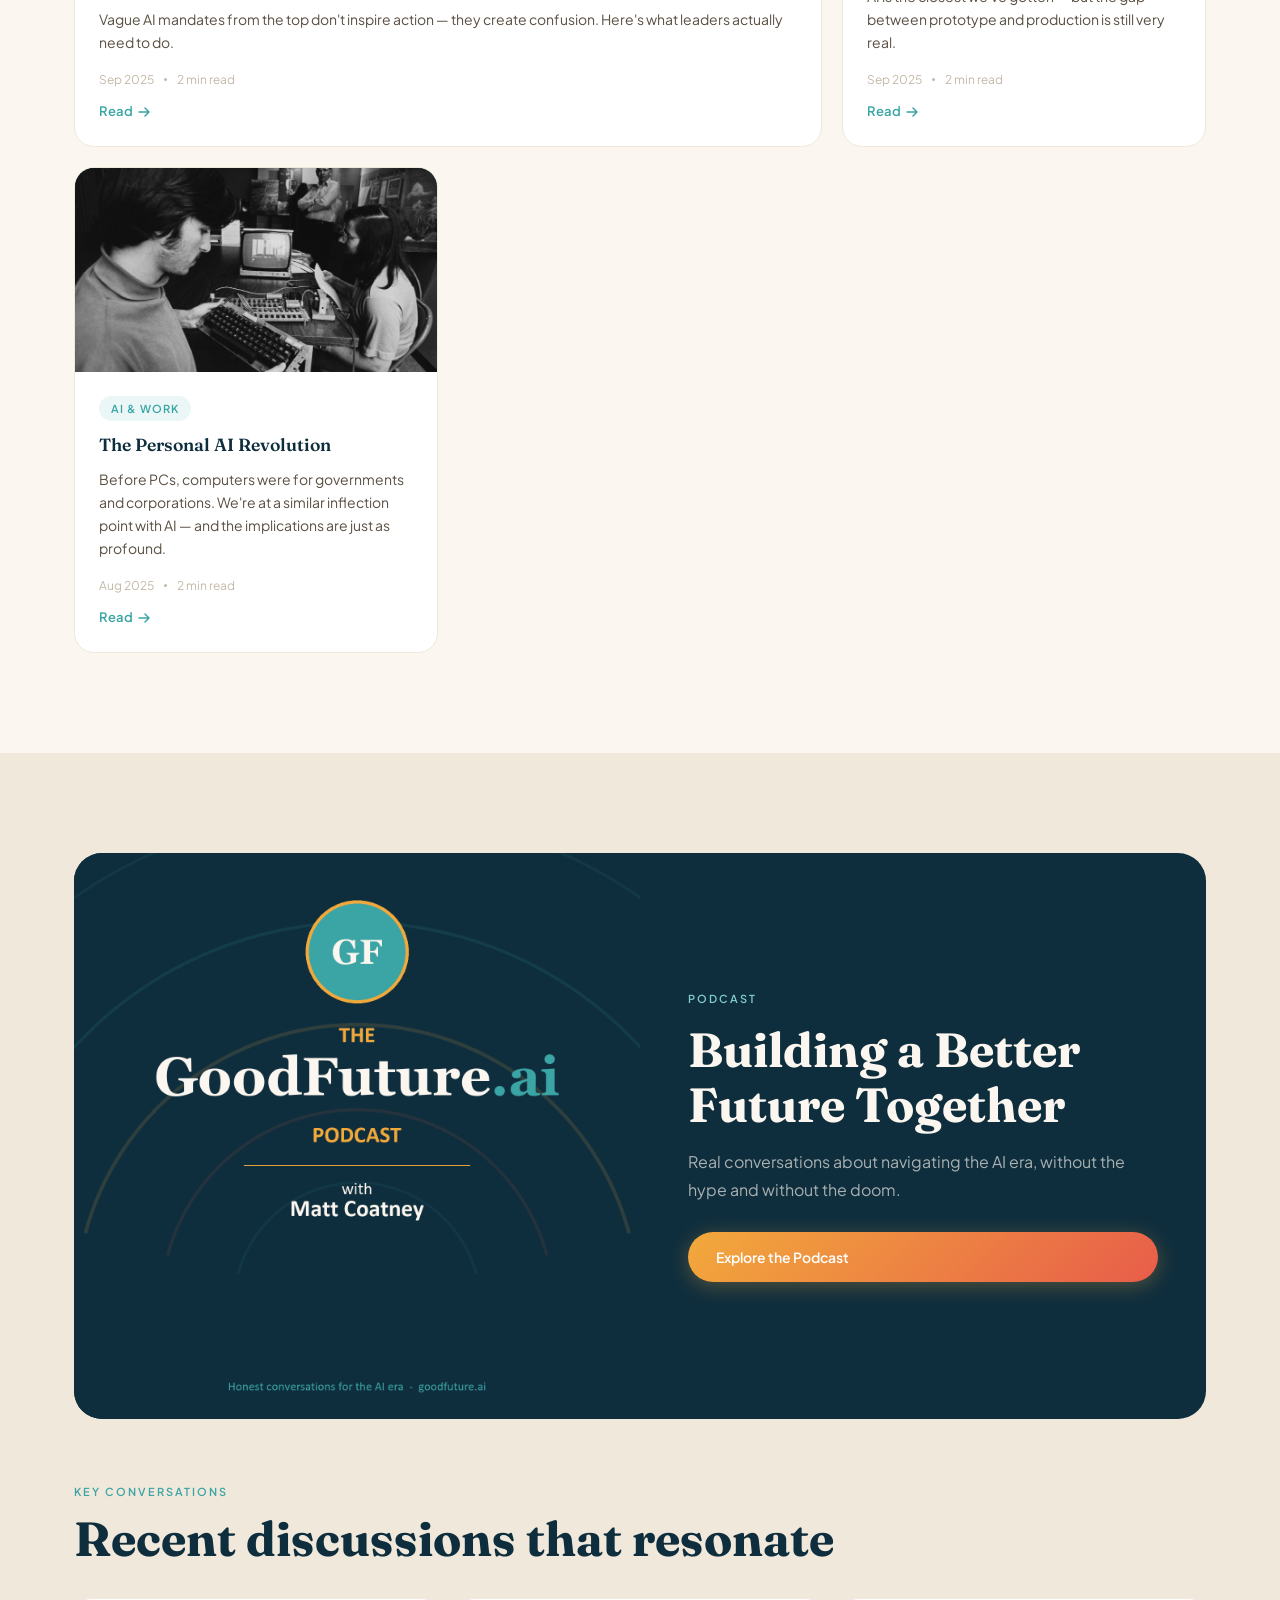
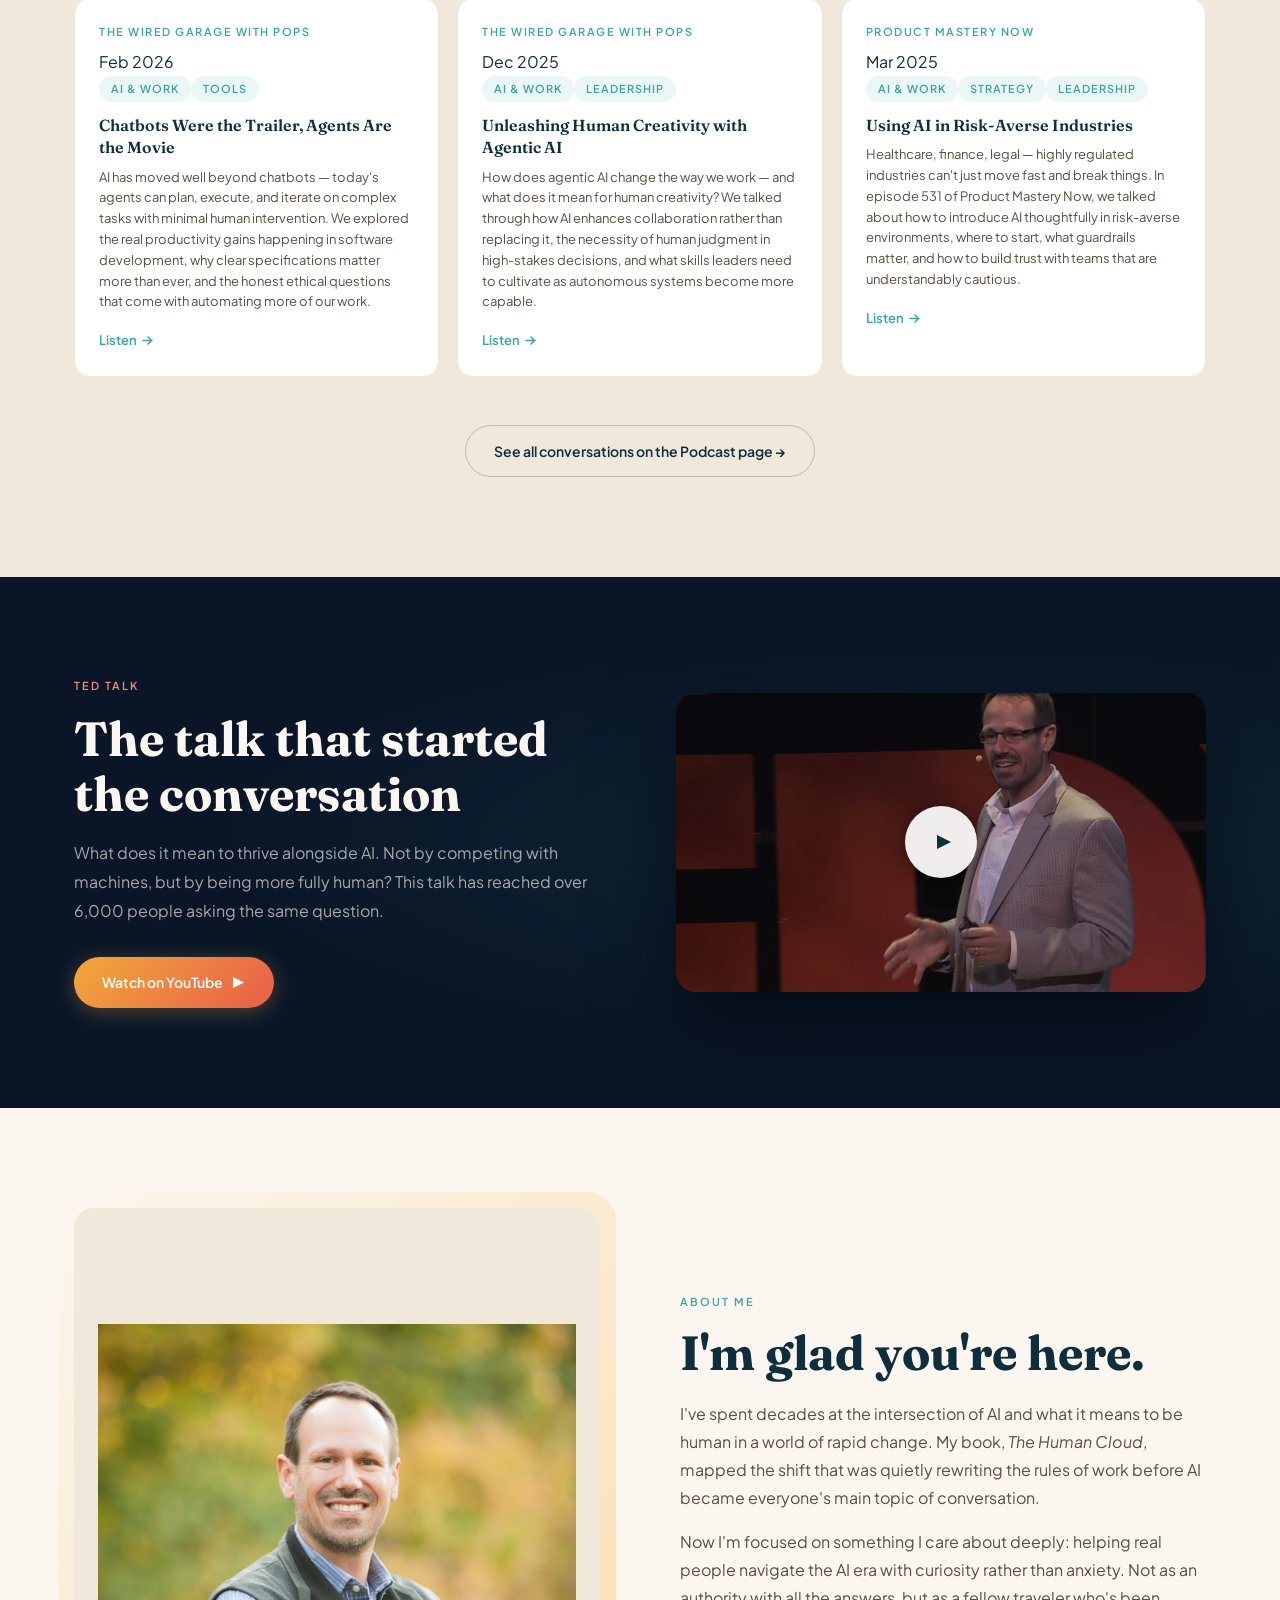
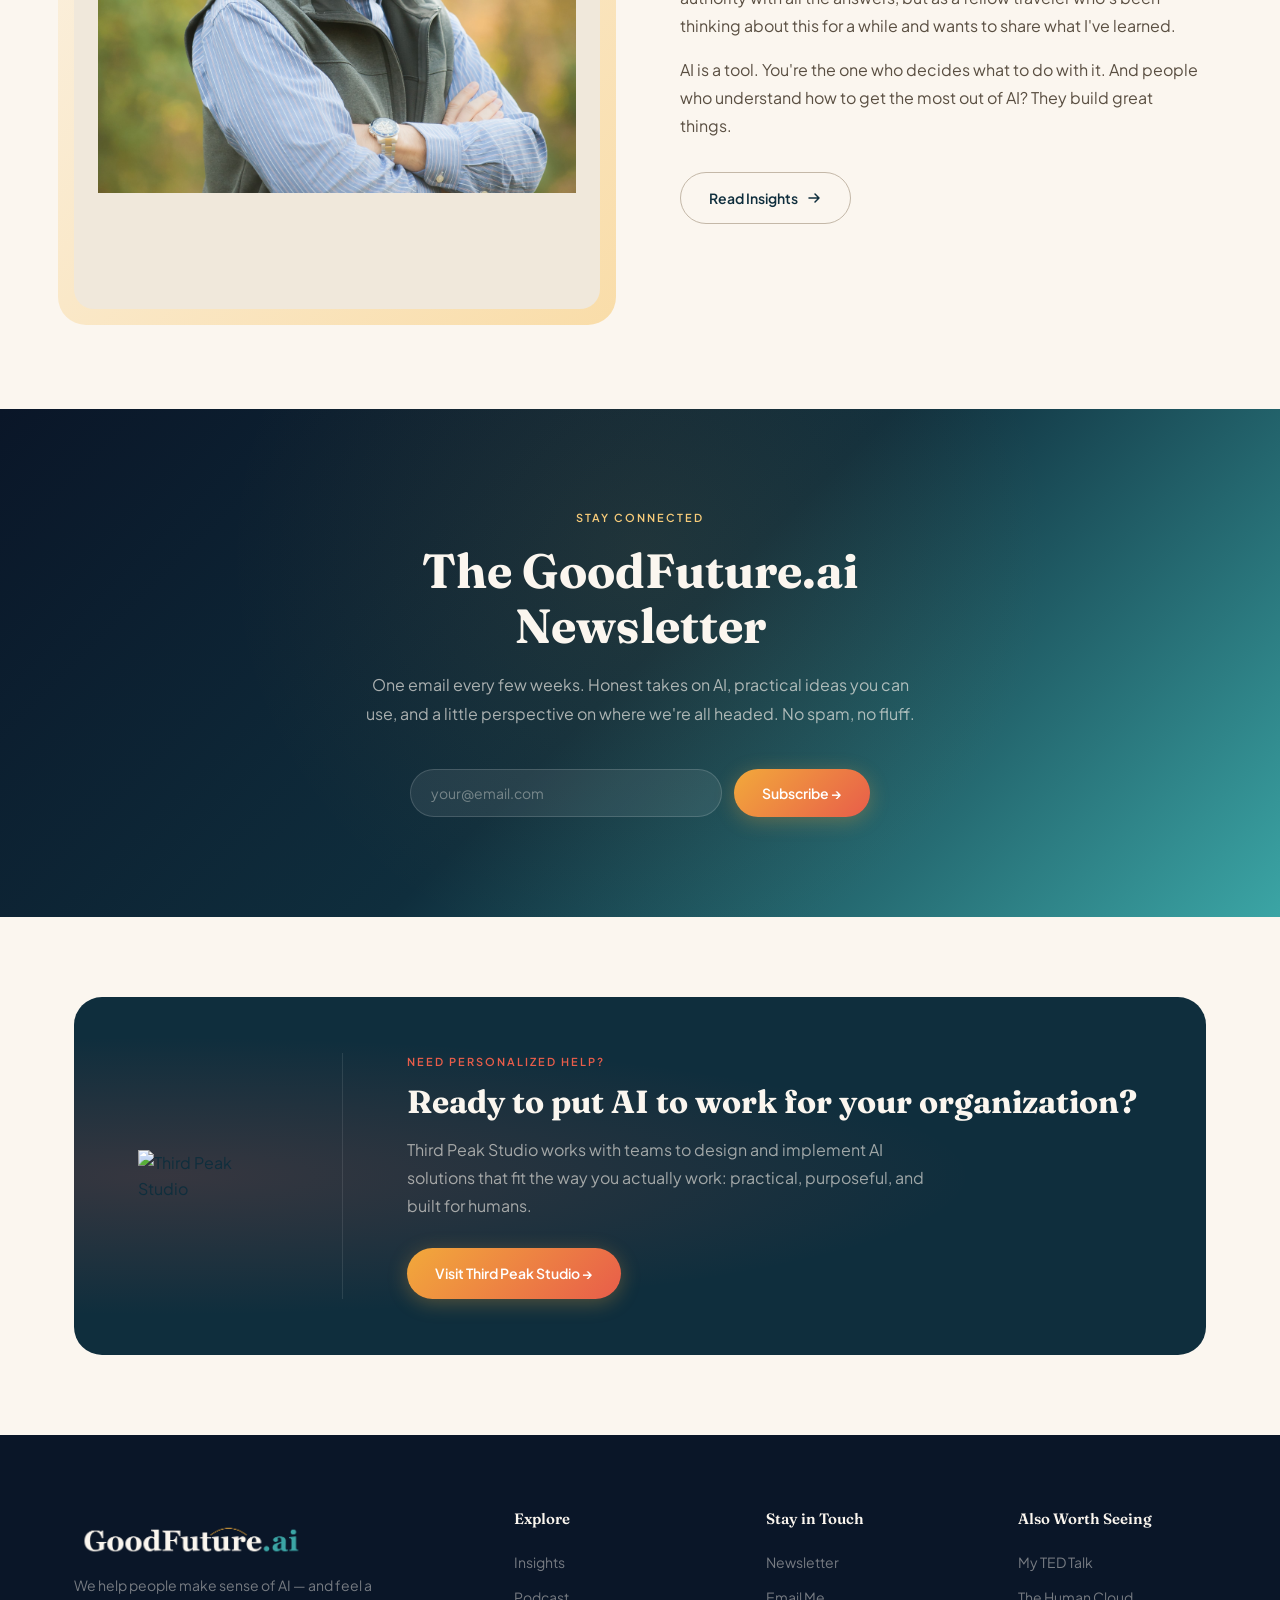
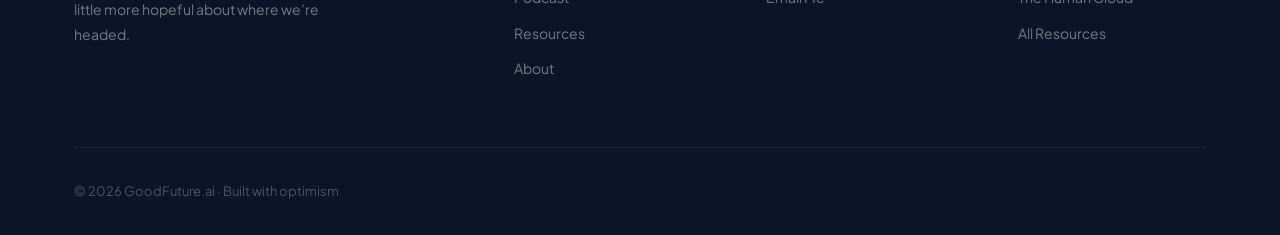
==== commit 3136a949: "Revamped structure for better SEO; renamed newsletter, updated the Resources page" ====
--- a/index.html
+++ b/index.html
@@ -319,9 +319,9 @@
 <body>
 
 <!-- ══════════════════════════════════════════
-     NAVIGATION
-══════════════════════════════════════════ -->
-<header></header>
+     NAVIGATION (static — maintained by build scripts)
+══════════════════════════════════════════ -->
+<header><nav class="nav" id="nav"><div class="container"><div class="nav-inner"><a href="./" class="nav-logo"><img src="./images/wordmark-on-light.png" alt="GoodFuture.ai"></a><ul class="nav-links"><li><a href="./insights/">Insights</a></li><li><a href="./podcast/">Podcast</a></li><li><a href="./resources/">Resources</a></li><li><a href="./#about">About</a></li><li><a href="./#connect" class="nav-cta">Newsletter</a></li></ul><button class="nav-hamburger" id="hamburger" aria-label="Open menu" aria-expanded="false"><span></span><span></span><span></span></button></div></div></nav><div class="mobile-nav" id="mobileNav" role="dialog" aria-label="Navigation"><button class="mobile-nav-close" id="navClose" aria-label="Close menu">&#x2715;</button><a href="./insights/"  onclick="closeMobileNav()">Insights</a><a href="./podcast/"   onclick="closeMobileNav()">Podcast</a><a href="./resources/" onclick="closeMobileNav()">Resources</a><a href="./#about"     onclick="closeMobileNav()">About</a><a href="./#connect"   onclick="closeMobileNav()" style="color:var(--morning-teal)">Newsletter</a></div></header>
 
 <!-- ══════════════════════════════════════════
      ① HERO
@@ -355,13 +355,13 @@
       </p>
 
       <div class="hero-buttons fade-up delay-3">
-        <a href="#about" class="btn btn-primary">
+        <a href="insights/" class="btn btn-primary">
           Start Here
           <svg width="16" height="16" viewBox="0 0 16 16" fill="none" aria-hidden="true">
             <path d="M3 8h10M9 4l4 4-4 4" stroke="white" stroke-width="1.5" stroke-linecap="round" stroke-linejoin="round"/>
           </svg>
         </a>
-        <a href="insights/" class="btn btn-ghost">Insights →</a>
+        <a href="podcast/" class="btn btn-ghost">Podcast →</a>
       </div>
 
       <div class="hero-stats fade-up delay-4">
@@ -403,7 +403,38 @@
     </div>
 
     <div class="articles" id="home-insights-grid">
-      <!-- Rendered by JS from data/insights.js -->
+<!-- GF:HOME_INSIGHTS:START -->
+    <a class="article featured fade-up" href="insights/do-something-ai-isnt-strategy/">
+      <div class="a-img"><img src="images/cover/do_something.png" alt="&quot;Do Something with AI!&quot; Isn't a Strategy"></div>
+      <div class="a-body">
+        <span class="a-tag">AI &amp; Work</span>
+        <h3>&quot;Do Something with AI!&quot; Isn't a Strategy</h3>
+        <p>Vague AI mandates from the top don't inspire action — they create confusion. Here's what leaders actually need to do.</p>
+        <div class="a-meta"><span>Sep 2025</span><span class="a-dot"></span><span>2 min read</span></div>
+        <span class="a-link">Read <svg width="14" height="14" viewBox="0 0 14 14" fill="none" aria-hidden="true"><path d="M2 7h10M8 3l4 4-4 4" stroke="currentColor" stroke-width="1.5" stroke-linecap="round" stroke-linejoin="round"/></svg></span>
+      </div>
+    </a>
+    <a class="article fade-up delay-1" href="insights/ai-no-code-promise/">
+      <div class="a-img"><img src="images/cover/desert_mirage.png" alt="Is AI Finally Delivering on the No-Code Promise? Or Just Another Mirage?"></div>
+      <div class="a-body">
+        <span class="a-tag">AI &amp; Work</span>
+        <h3>Is AI Finally Delivering on the No-Code Promise? Or Just Another Mirage?</h3>
+        <p>For decades, every new tool promised to let non-developers build real software. Generative AI is the closest we've gotten — but the gap between prototype and production is still very real.</p>
+        <div class="a-meta"><span>Sep 2025</span><span class="a-dot"></span><span>2 min read</span></div>
+        <span class="a-link">Read <svg width="14" height="14" viewBox="0 0 14 14" fill="none" aria-hidden="true"><path d="M2 7h10M8 3l4 4-4 4" stroke="currentColor" stroke-width="1.5" stroke-linecap="round" stroke-linejoin="round"/></svg></span>
+      </div>
+    </a>
+    <a class="article fade-up delay-2" href="insights/personal-ai-revolution/">
+      <div class="a-img"><img src="images/cover/homebrew.jpg" alt="The Personal AI Revolution"></div>
+      <div class="a-body">
+        <span class="a-tag">AI &amp; Work</span>
+        <h3>The Personal AI Revolution</h3>
+        <p>Before PCs, computers were for governments and corporations. We're at a similar inflection point with AI — and the implications are just as profound.</p>
+        <div class="a-meta"><span>Aug 2025</span><span class="a-dot"></span><span>2 min read</span></div>
+        <span class="a-link">Read <svg width="14" height="14" viewBox="0 0 14 14" fill="none" aria-hidden="true"><path d="M2 7h10M8 3l4 4-4 4" stroke="currentColor" stroke-width="1.5" stroke-linecap="round" stroke-linejoin="round"/></svg></span>
+      </div>
+    </a>
+<!-- GF:HOME_INSIGHTS:END -->
     </div>
   </div>
 </section>
@@ -452,7 +483,32 @@
       </div>
 
       <div class="appear-grid" id="home-appearances-grid">
-        <!-- Rendered by JS -->
+<!-- GF:HOME_APPEARANCES:START -->
+      <div class="appear-card fade-up delay-1">
+        <div class="appear-show">The Wired Garage with Pops</div>
+        <div class="appear-date">Feb 2026</div>
+        <div class="appear-tags"><span class="a-tag">AI &amp; Work</span><span class="a-tag">Tools</span></div>
+        <h4>Chatbots Were the Trailer, Agents Are the Movie</h4>
+        <p>AI has moved well beyond chatbots — today's agents can plan, execute, and iterate on complex tasks with minimal human intervention. We explored the real productivity gains happening in software development, why clear specifications matter more than ever, and the honest ethical questions that come with automating more of our work.</p>
+        <a href="https://podcasts.apple.com/gm/podcast/chatbots-were-the-trailer-agents-are-the-movie/id1861572678?i=1000750125404" class="appear-link" target="_blank" rel="noopener noreferrer">Listen <svg width="13" height="13" viewBox="0 0 13 13" fill="none" aria-hidden="true"><path d="M2 6.5h9M7 3l3.5 3.5L7 10" stroke="currentColor" stroke-width="1.5" stroke-linecap="round" stroke-linejoin="round"/></svg></a>
+      </div>
+      <div class="appear-card fade-up delay-2">
+        <div class="appear-show">The Wired Garage with Pops</div>
+        <div class="appear-date">Dec 2025</div>
+        <div class="appear-tags"><span class="a-tag">AI &amp; Work</span><span class="a-tag">Leadership</span></div>
+        <h4>Unleashing Human Creativity with Agentic AI</h4>
+        <p>How does agentic AI change the way we work — and what does it mean for human creativity? We talked through how AI enhances collaboration rather than replacing it, the necessity of human judgment in high-stakes decisions, and what skills leaders need to cultivate as autonomous systems become more capable.</p>
+        <a href="https://podcasts.apple.com/gm/podcast/unleashing-human-creativity-with-agentic-a/id1861572678?i=1000741426777" class="appear-link" target="_blank" rel="noopener noreferrer">Listen <svg width="13" height="13" viewBox="0 0 13 13" fill="none" aria-hidden="true"><path d="M2 6.5h9M7 3l3.5 3.5L7 10" stroke="currentColor" stroke-width="1.5" stroke-linecap="round" stroke-linejoin="round"/></svg></a>
+      </div>
+      <div class="appear-card fade-up delay-3">
+        <div class="appear-show">Product Mastery Now</div>
+        <div class="appear-date">Mar 2025</div>
+        <div class="appear-tags"><span class="a-tag">AI &amp; Work</span><span class="a-tag">Strategy</span><span class="a-tag">Leadership</span></div>
+        <h4>Using AI in Risk-Averse Industries</h4>
+        <p>Healthcare, finance, legal — highly regulated industries can't just move fast and break things. In episode 531 of Product Mastery Now, we talked about how to introduce AI thoughtfully in risk-averse environments, where to start, what guardrails matter, and how to build trust with teams that are understandably cautious.</p>
+        <a href="https://productmasterynow.com/blog/531-using-ai-in-risk-adverse-industries-with-matt-coatney/" class="appear-link" target="_blank" rel="noopener noreferrer">Listen <svg width="13" height="13" viewBox="0 0 13 13" fill="none" aria-hidden="true"><path d="M2 6.5h9M7 3l3.5 3.5L7 10" stroke="currentColor" stroke-width="1.5" stroke-linecap="round" stroke-linejoin="round"/></svg></a>
+      </div>
+<!-- GF:HOME_APPEARANCES:END -->
       </div>
 
       <div class="podcast-page-link fade-up">
@@ -560,7 +616,7 @@
   <div class="container">
     <div class="nl-inner">
       <div class="label fade-up">Stay Connected</div>
-      <h2 class="fade-up delay-1">The AI Signal</h2>
+      <h2 class="fade-up delay-1">The GoodFuture.ai Newsletter</h2>
       <p class="fade-up delay-2">
         One email every few weeks. Honest takes on AI, practical ideas you can use, and
         a little perspective on where we're all headed. No spam, no fluff.
@@ -605,87 +661,16 @@
 </section>
 
 <!-- ══════════════════════════════════════════
-     FOOTER
-══════════════════════════════════════════ -->
-<footer class="footer"></footer>
-
-<!-- Shared layout -->
+     FOOTER (static — maintained by build scripts)
+══════════════════════════════════════════ -->
+<footer class="footer"><div class="container"><div class="footer-top"><div class="footer-brand"><a href="./" class="nav-logo"><img src="./images/wordmark-transparent-dark-text.png" alt="GoodFuture.ai"></a><p>We help people make sense of AI &mdash; and feel a little more hopeful about where we&rsquo;re headed.</p></div><div class="footer-col"><h5>Explore</h5><ul><li><a href="./insights/">Insights</a></li><li><a href="./podcast/">Podcast</a></li><li><a href="./resources/">Resources</a></li><li><a href="./#about">About</a></li></ul></div><div class="footer-col"><h5>Stay in Touch</h5><ul><li><a href="./#connect">Newsletter</a></li><li><a href="mailto:hello@goodfuture.ai">Email Me</a></li></ul></div><div class="footer-col"><h5>Also Worth Seeing</h5><ul><li><a href="https://www.youtube.com/watch?v=Hzy_GhX8_Cc" target="_blank" rel="noopener noreferrer">My TED Talk</a></li><li><a href="https://www.humancloudbook.com/" target="_blank" rel="noopener noreferrer">The Human Cloud</a></li><li><a href="./resources/">All Resources</a></li></ul></div></div><div class="footer-bottom"><p>&copy; 2026 GoodFuture.ai &middot; Built with optimism</p></div></div></footer>
+
 <script src="assets/js/layout.js"></script>
 <script src="assets/js/newsletter.js"></script>
 
-<!-- Data + Rendering -->
-<script src="data/insights.js"></script>
-<script src="data/podcast.js"></script>
 <script>
 // ── RENDER HOME INSIGHTS (featured + 2) ──
-function renderHomeInsights() {
-  const grid = document.getElementById('home-insights-grid');
-  if (!grid || typeof INSIGHTS === 'undefined') return;
-
-  const featured = INSIGHTS.find(a => a.featured) || INSIGHTS[0];
-  const others   = INSIGHTS.filter(a => a !== featured).slice(0, 2);
-  const toShow   = [featured, ...others];
-
-  grid.innerHTML = toShow.map((a, i) => {
-    const isFeatured = (i === 0 && a.featured);
-    const delay      = i > 0 ? ` delay-${i}` : '';
-    return `
-    <article class="article${isFeatured ? ' featured' : ''} fade-up${delay}">
-      <div class="a-img">
-        ${a.coverImage
-          ? `<img src="${a.coverImage}" alt="${a.title}">`
-          : `<div class="a-img-overlay"></div>
-             <svg width="48" height="48" viewBox="0 0 48 48" fill="none" aria-hidden="true">
-               <path d="M8 14h32M8 22h24M8 30h28M8 38h16" stroke="white" stroke-width="2" stroke-linecap="round"/>
-             </svg>`}
-      </div>
-      <div class="a-body">
-        <span class="a-tag">${a.tags[0]}</span>
-        <h3>${a.title}</h3>
-        <p>${a.excerpt}</p>
-        <div class="a-meta">
-          <span>${formatInsightDate(a.date)}</span>
-          <span class="a-dot"></span>
-          <span>${a.readingTime}</span>
-        </div>
-        <a href="insights/#${a.slug}" class="a-link">
-          Read
-          <svg width="14" height="14" viewBox="0 0 14 14" fill="none" aria-hidden="true">
-            <path d="M2 7h10M8 3l4 4-4 4" stroke="currentColor" stroke-width="1.5" stroke-linecap="round" stroke-linejoin="round"/>
-          </svg>
-        </a>
-      </div>
-    </article>`;
-  }).join('');
-
-  // Trigger scroll observer on newly created elements
-  document.querySelectorAll('#home-insights-grid .fade-up')
-    .forEach(el => revealObserver.observe(el));
-}
-
-// ── RENDER 3 HOME APPEARANCES ──
-function renderHomeAppearances() {
-  const grid = document.getElementById('home-appearances-grid');
-  if (!grid || typeof PODCAST_APPEARANCES === 'undefined') return;
-
-  grid.innerHTML = PODCAST_APPEARANCES.slice(0, 3).map((app, i) => `
-    <div class="appear-card fade-up delay-${i + 1}">
-      <div class="appear-show">${app.show}</div>
-      <h4>${app.title}</h4>
-      <p>${app.description}</p>
-      <a href="${app.url}" class="appear-link" target="_blank" rel="noopener noreferrer">
-        Listen
-        <svg width="13" height="13" viewBox="0 0 13 13" fill="none" aria-hidden="true">
-          <path d="M2 6.5h9M7 3l3.5 3.5L7 10" stroke="currentColor" stroke-width="1.5" stroke-linecap="round" stroke-linejoin="round"/>
-        </svg>
-      </a>
-    </div>`).join('');
-
-  document.querySelectorAll('#home-appearances-grid .fade-up')
-    .forEach(el => revealObserver.observe(el));
-}
-
-// ── SCROLL-REVEAL ──
+// ── SCROLL-REVEAL (content is now static — just observe existing elements) ──
 const revealObserver = new IntersectionObserver((entries) => {
   entries.forEach(entry => {
     if (entry.isIntersecting) {
@@ -695,31 +680,14 @@
   });
 }, { threshold: 0.1, rootMargin: '0px 0px -48px 0px' });
 
-document.querySelectorAll('.fade-up').forEach(el => revealObserver.observe(el));
-
 window.addEventListener('DOMContentLoaded', () => {
+  // Hero animates immediately on load
   document.querySelectorAll('.hero .fade-up').forEach((el, i) => {
     setTimeout(() => el.classList.add('visible'), 100 + i * 160);
   });
-  renderHomeInsights();
-  renderHomeAppearances();
+  // Observe all other fade-up elements (static HTML from build scripts)
+  document.querySelectorAll('.fade-up:not(.hero .fade-up)').forEach(el => revealObserver.observe(el));
 });
-
-// ── ACTIVE NAV HIGHLIGHT ──
-const sections   = document.querySelectorAll('section[id]');
-const navAnchors = document.querySelectorAll('.nav-links a');
-window.addEventListener('scroll', () => {
-  let current = '';
-  sections.forEach(s => {
-    if (window.scrollY >= s.offsetTop - 90) current = s.id;
-  });
-  navAnchors.forEach(a => {
-    const href = a.getAttribute('href');
-    const isActive = href === `#${current}`;
-    a.style.opacity = isActive ? '1' : '0.65';
-    a.style.color   = isActive ? 'var(--morning-teal)' : '';
-  });
-}, { passive: true });
 
 // ── NEWSLETTER: see assets/js/newsletter.js ──
 </script>
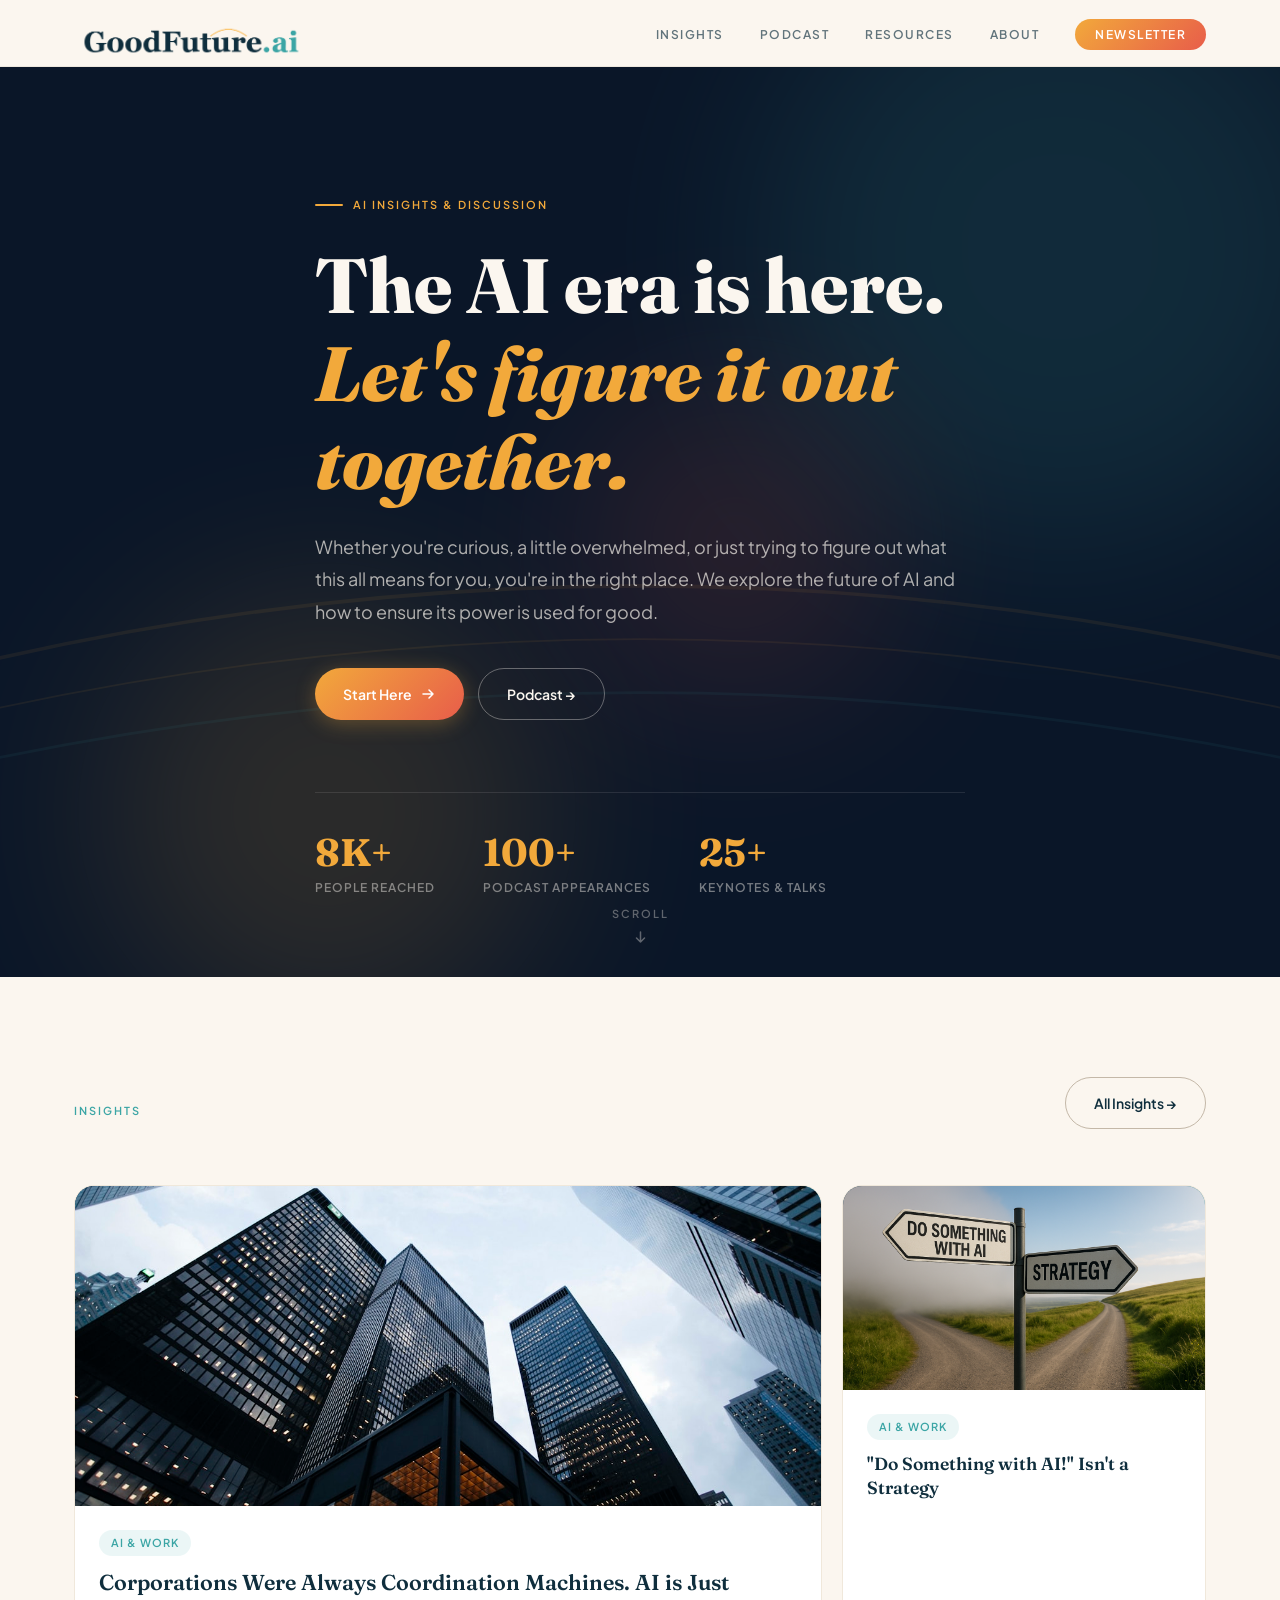
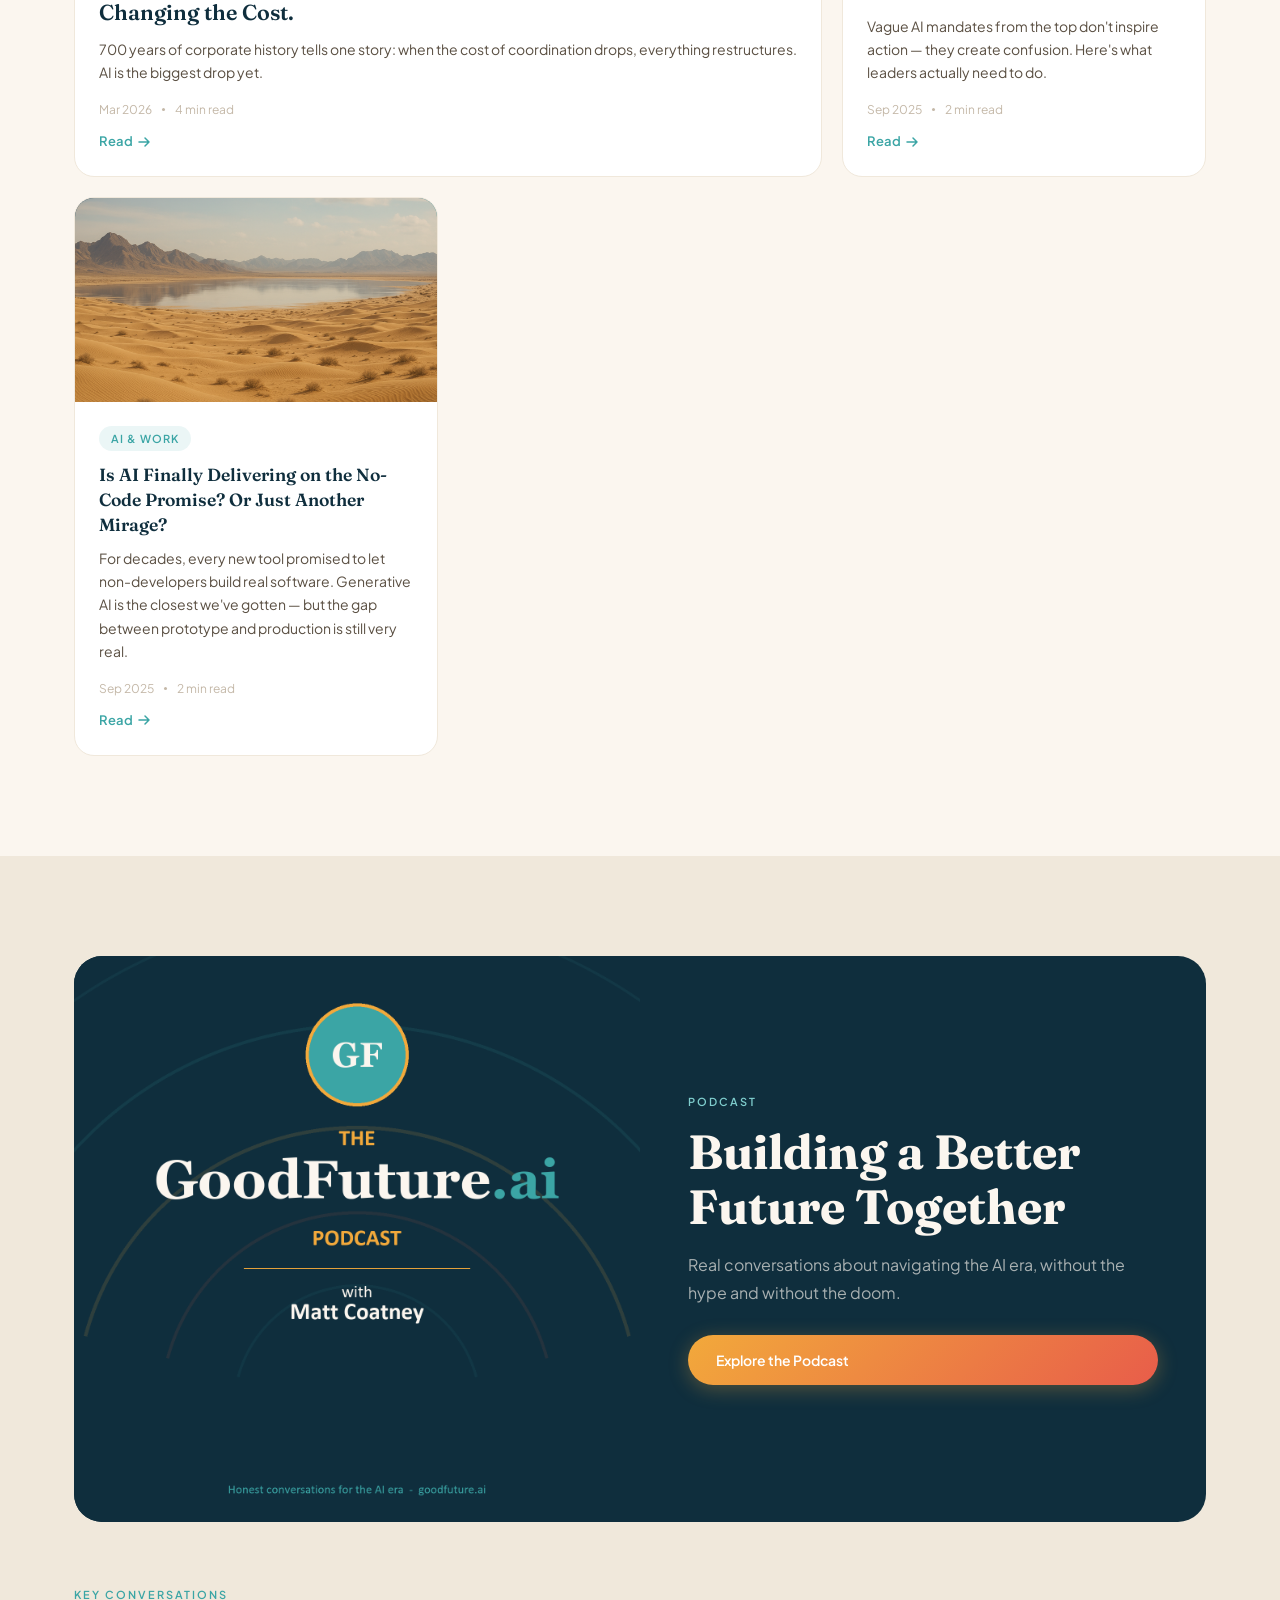
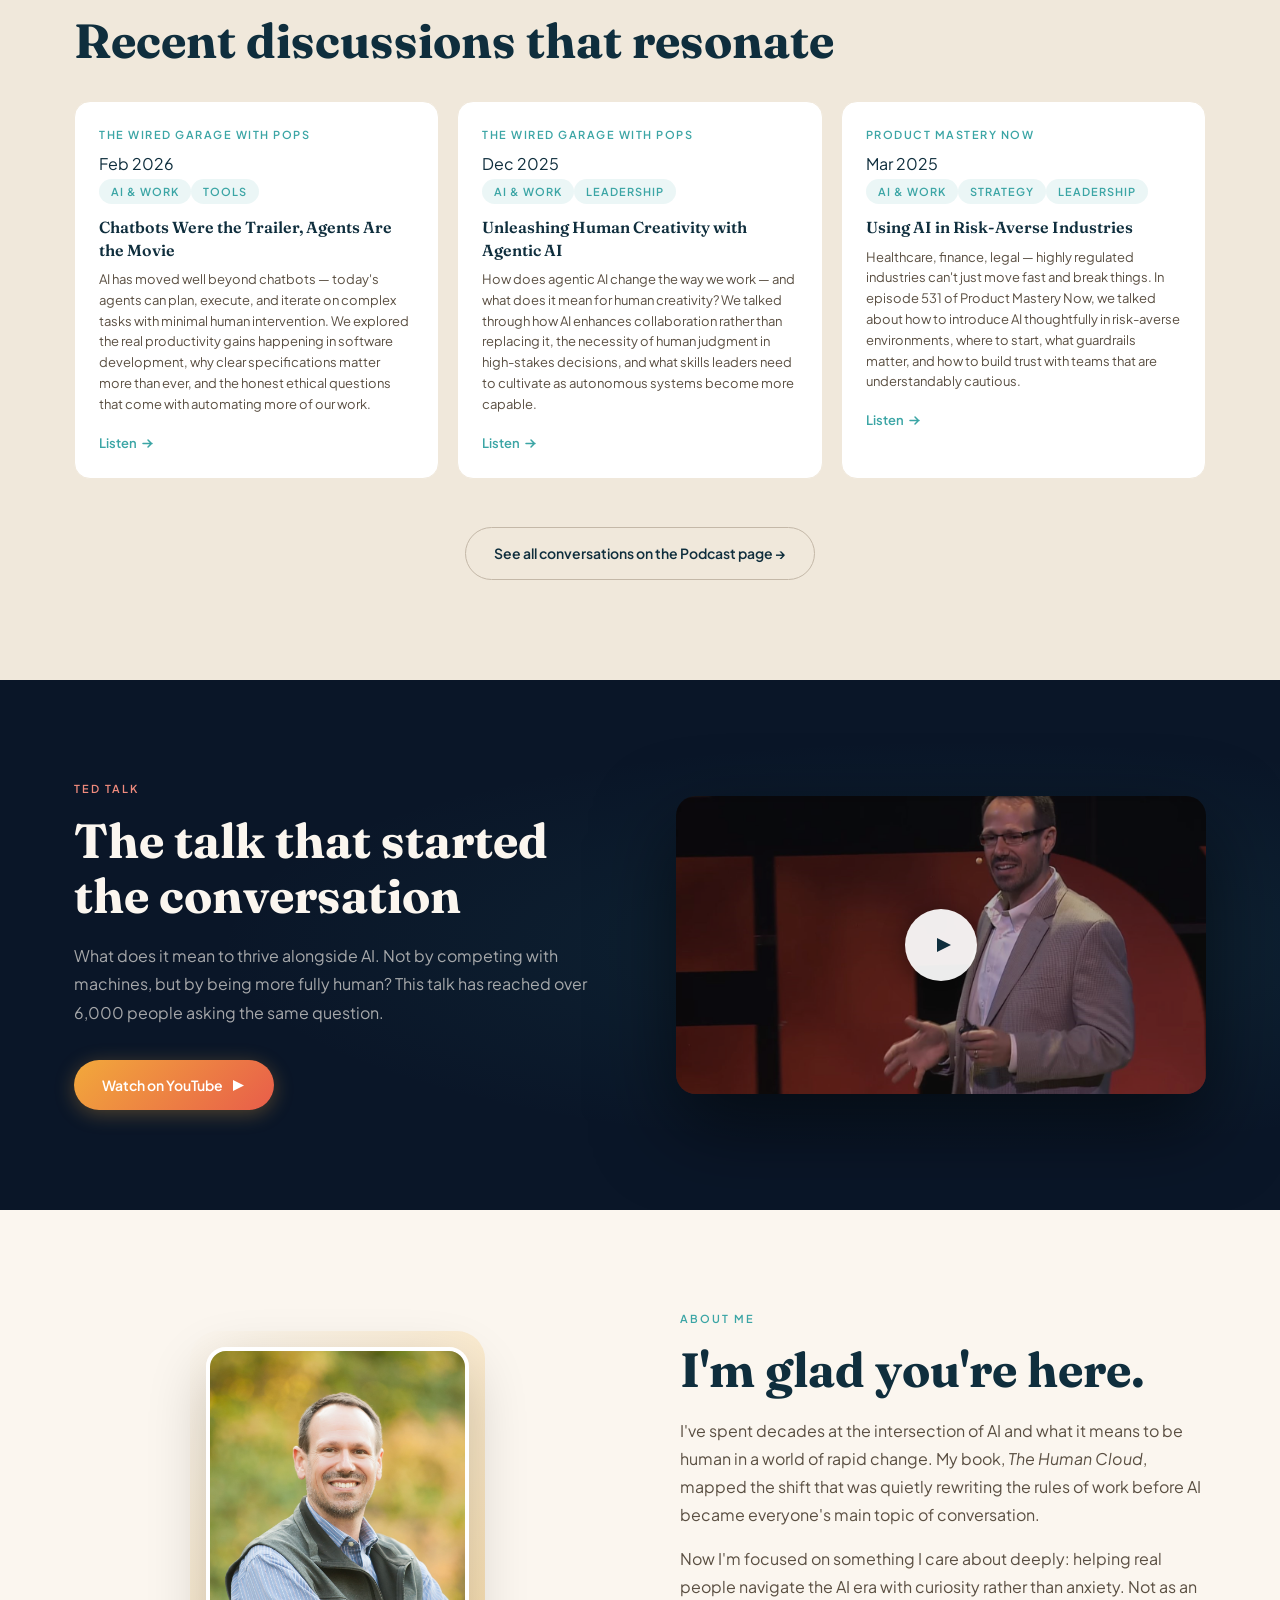
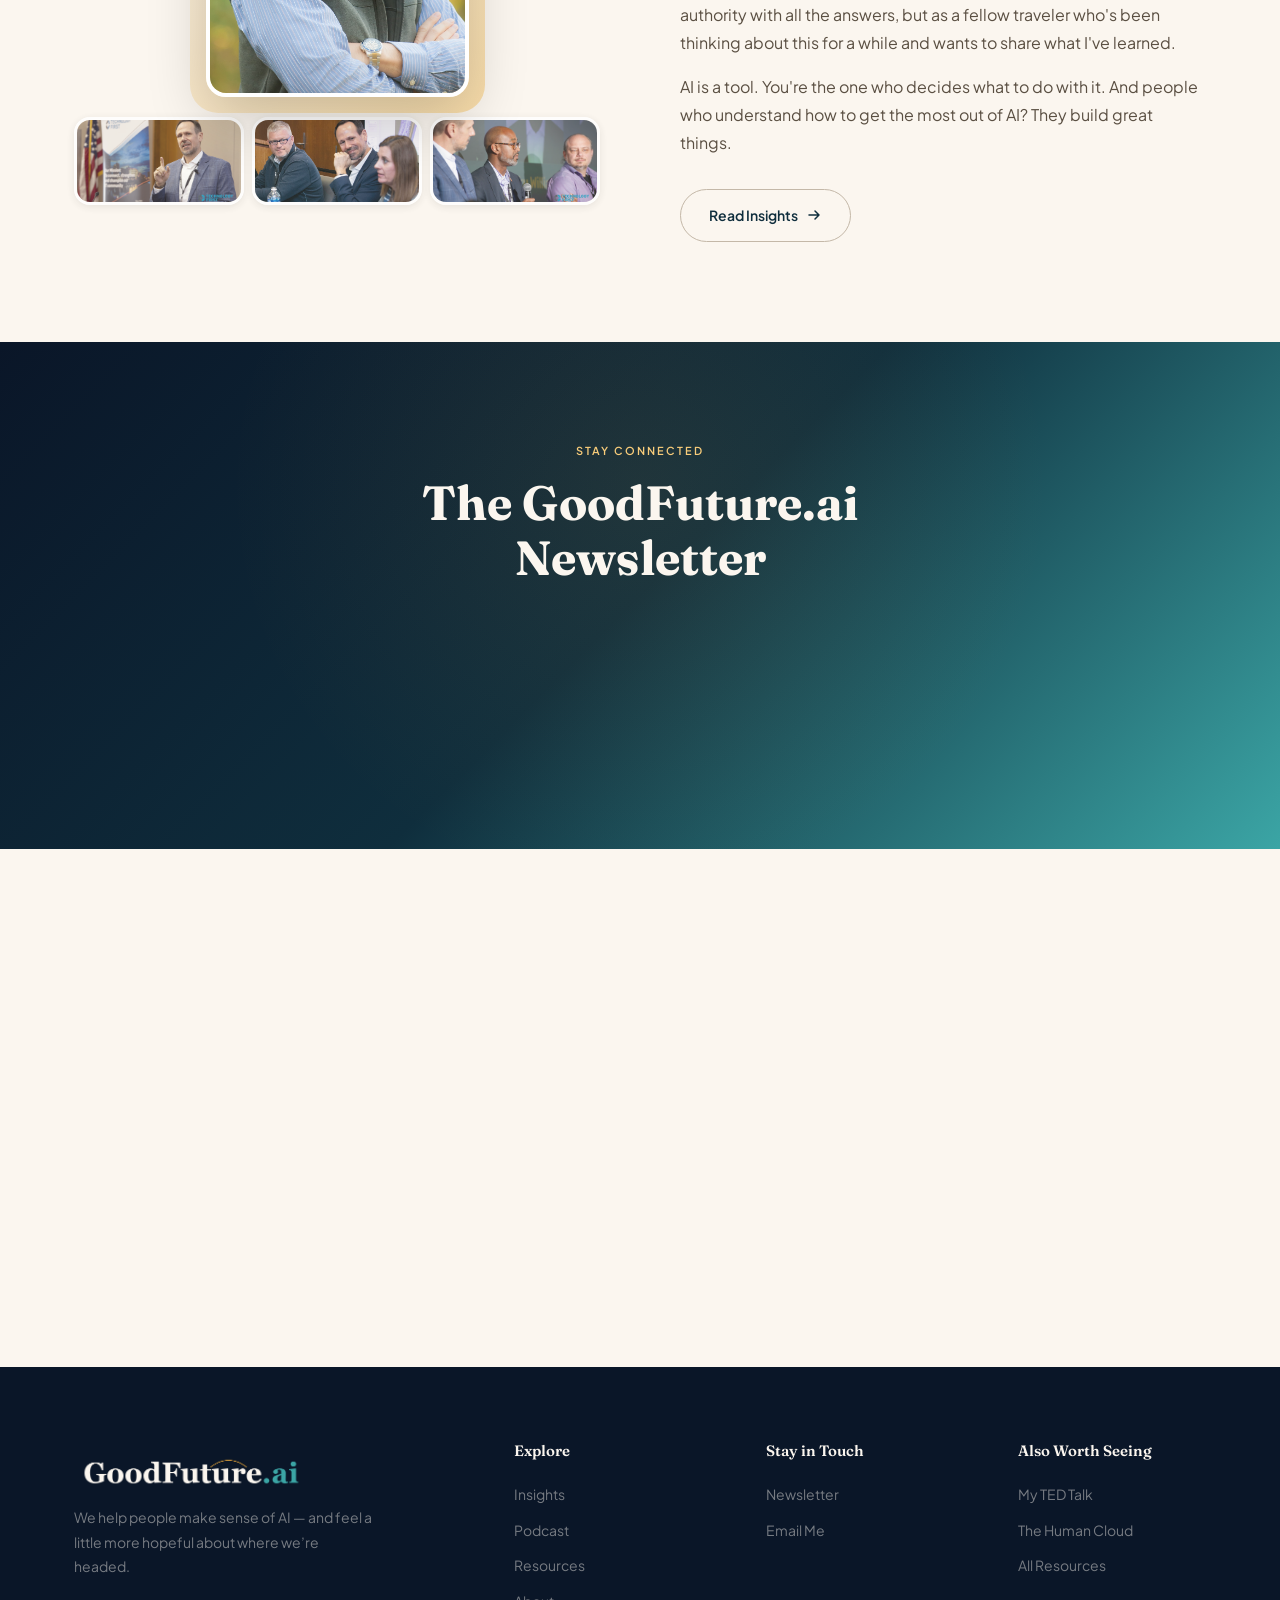
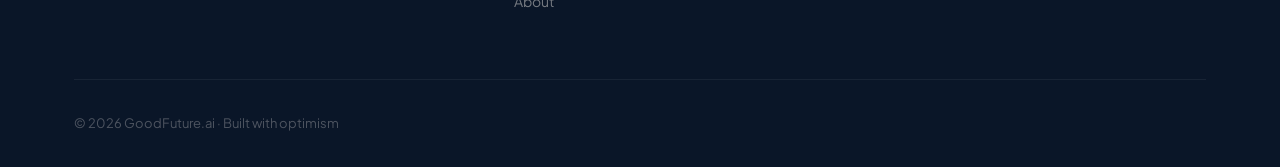
==== commit 654d1025: "New article, podcast layout cleanup, add'l personal images" ====
--- a/index.html
+++ b/index.html
@@ -85,21 +85,41 @@
   gap:80px; align-items:center;
 }
 .about-image-wrap { position:relative; }
+
+/* Bio photo + talks strip stack */
+.about-photo-main-wrap {
+  position:relative; z-index:2;
+  width:50%; margin:0 auto;
+}
 .about-image-glow {
   position:absolute; inset:-16px;
   background:var(--gradient-warm);
   border-radius:var(--radius-xl); z-index:0; opacity:.6;
 }
-.about-image {
+.about-photo-main {
   position:relative; z-index:1;
-  border-radius:var(--radius-lg); overflow:hidden;
-  aspect-ratio:3/4; background:var(--warm-mid);
-  display:flex; align-items:center; justify-content:center;
-}
-.about-image img { width:100%; height:100%; object-fit:cover; }
-.about-image-ph { text-align:center; color:var(--warm-stone); padding:24px; }
-.about-image-ph svg { margin:0 auto 12px; opacity:.5; }
-.about-image-ph p { font-size:13px; opacity:.7; }
+  width:100%; aspect-ratio:3/4;
+  object-fit:cover; display:block;
+  border-radius:var(--radius-lg);
+  border:4px solid #fff;
+  box-shadow:0 20px 60px rgba(0,0,0,.2);
+}
+.about-talks-strip {
+  display:grid; grid-template-columns:repeat(3,1fr);
+  gap:8px;
+  margin-top:20px;
+  position:relative; z-index:1;
+}
+.about-talks-strip img {
+  width:100%; height:88px;
+  object-fit:cover; display:block;
+  border-radius:var(--radius-md);
+  border:3px solid #fff;
+  box-shadow:0 2px 10px rgba(0,0,0,.1);
+  opacity:.85; filter:saturate(.88);
+  transition:opacity .3s, filter .3s;
+}
+.about-talks-strip img:hover { opacity:1; filter:saturate(1); }
 .about-text .label { color:var(--morning-teal); margin-bottom:14px; }
 .about-text h2 { margin-bottom:20px; }
 .about-text p { color:var(--warm-dark); margin-bottom:16px; }
@@ -269,6 +289,7 @@
 @media (max-width:768px) {
   .about-inner { grid-template-columns:1fr; }
   .about-image-wrap { max-width:300px; margin:0 auto; }
+  .about-photo-main-wrap { width:65%; }
   .articles { grid-template-columns:1fr; }
   .article.featured { grid-column:span 1; }
   .article.featured .a-img { aspect-ratio:16/9; }
@@ -404,7 +425,17 @@
 
     <div class="articles" id="home-insights-grid">
 <!-- GF:HOME_INSIGHTS:START -->
-    <a class="article featured fade-up" href="insights/do-something-ai-isnt-strategy/">
+    <a class="article featured fade-up" href="insights/corporations-were-always-coordination-machines/">
+      <div class="a-img"><img src="images/cover/corporations.jpg" alt="Corporations Were Always Coordination Machines. AI is Just Changing the Cost."></div>
+      <div class="a-body">
+        <span class="a-tag">AI &amp; Work</span>
+        <h3>Corporations Were Always Coordination Machines. AI is Just Changing the Cost.</h3>
+        <p>700 years of corporate history tells one story: when the cost of coordination drops, everything restructures. AI is the biggest drop yet.</p>
+        <div class="a-meta"><span>Mar 2026</span><span class="a-dot"></span><span>4 min read</span></div>
+        <span class="a-link">Read <svg width="14" height="14" viewBox="0 0 14 14" fill="none" aria-hidden="true"><path d="M2 7h10M8 3l4 4-4 4" stroke="currentColor" stroke-width="1.5" stroke-linecap="round" stroke-linejoin="round"/></svg></span>
+      </div>
+    </a>
+    <a class="article fade-up delay-1" href="insights/do-something-ai-isnt-strategy/">
       <div class="a-img"><img src="images/cover/do_something.png" alt="&quot;Do Something with AI!&quot; Isn't a Strategy"></div>
       <div class="a-body">
         <span class="a-tag">AI &amp; Work</span>
@@ -414,23 +445,13 @@
         <span class="a-link">Read <svg width="14" height="14" viewBox="0 0 14 14" fill="none" aria-hidden="true"><path d="M2 7h10M8 3l4 4-4 4" stroke="currentColor" stroke-width="1.5" stroke-linecap="round" stroke-linejoin="round"/></svg></span>
       </div>
     </a>
-    <a class="article fade-up delay-1" href="insights/ai-no-code-promise/">
+    <a class="article fade-up delay-2" href="insights/ai-no-code-promise/">
       <div class="a-img"><img src="images/cover/desert_mirage.png" alt="Is AI Finally Delivering on the No-Code Promise? Or Just Another Mirage?"></div>
       <div class="a-body">
         <span class="a-tag">AI &amp; Work</span>
         <h3>Is AI Finally Delivering on the No-Code Promise? Or Just Another Mirage?</h3>
         <p>For decades, every new tool promised to let non-developers build real software. Generative AI is the closest we've gotten — but the gap between prototype and production is still very real.</p>
         <div class="a-meta"><span>Sep 2025</span><span class="a-dot"></span><span>2 min read</span></div>
-        <span class="a-link">Read <svg width="14" height="14" viewBox="0 0 14 14" fill="none" aria-hidden="true"><path d="M2 7h10M8 3l4 4-4 4" stroke="currentColor" stroke-width="1.5" stroke-linecap="round" stroke-linejoin="round"/></svg></span>
-      </div>
-    </a>
-    <a class="article fade-up delay-2" href="insights/personal-ai-revolution/">
-      <div class="a-img"><img src="images/cover/homebrew.jpg" alt="The Personal AI Revolution"></div>
-      <div class="a-body">
-        <span class="a-tag">AI &amp; Work</span>
-        <h3>The Personal AI Revolution</h3>
-        <p>Before PCs, computers were for governments and corporations. We're at a similar inflection point with AI — and the implications are just as profound.</p>
-        <div class="a-meta"><span>Aug 2025</span><span class="a-dot"></span><span>2 min read</span></div>
         <span class="a-link">Read <svg width="14" height="14" viewBox="0 0 14 14" fill="none" aria-hidden="true"><path d="M2 7h10M8 3l4 4-4 4" stroke="currentColor" stroke-width="1.5" stroke-linecap="round" stroke-linejoin="round"/></svg></span>
       </div>
     </a>
@@ -570,11 +591,14 @@
     <div class="about-inner">
 
       <div class="about-image-wrap fade-up">
-        <div class="about-image-glow"></div>
-        <div class="about-image">
-          <div class="about-image-ph">
-            <img src="images/bio_1.jpg" alt="Matt Coatney" width="200"/>
-          </div>
+        <div class="about-photo-main-wrap">
+          <div class="about-image-glow"></div>
+          <img class="about-photo-main" src="images/bio_1.jpg" alt="Matt Coatney">
+        </div>
+        <div class="about-talks-strip">
+          <img src="images/talks1.jpg" alt="" loading="lazy" aria-hidden="true">
+          <img src="images/talks2.jpg" alt="" loading="lazy" aria-hidden="true">
+          <img src="images/talks3.jpg" alt="" loading="lazy" aria-hidden="true">
         </div>
       </div>
 
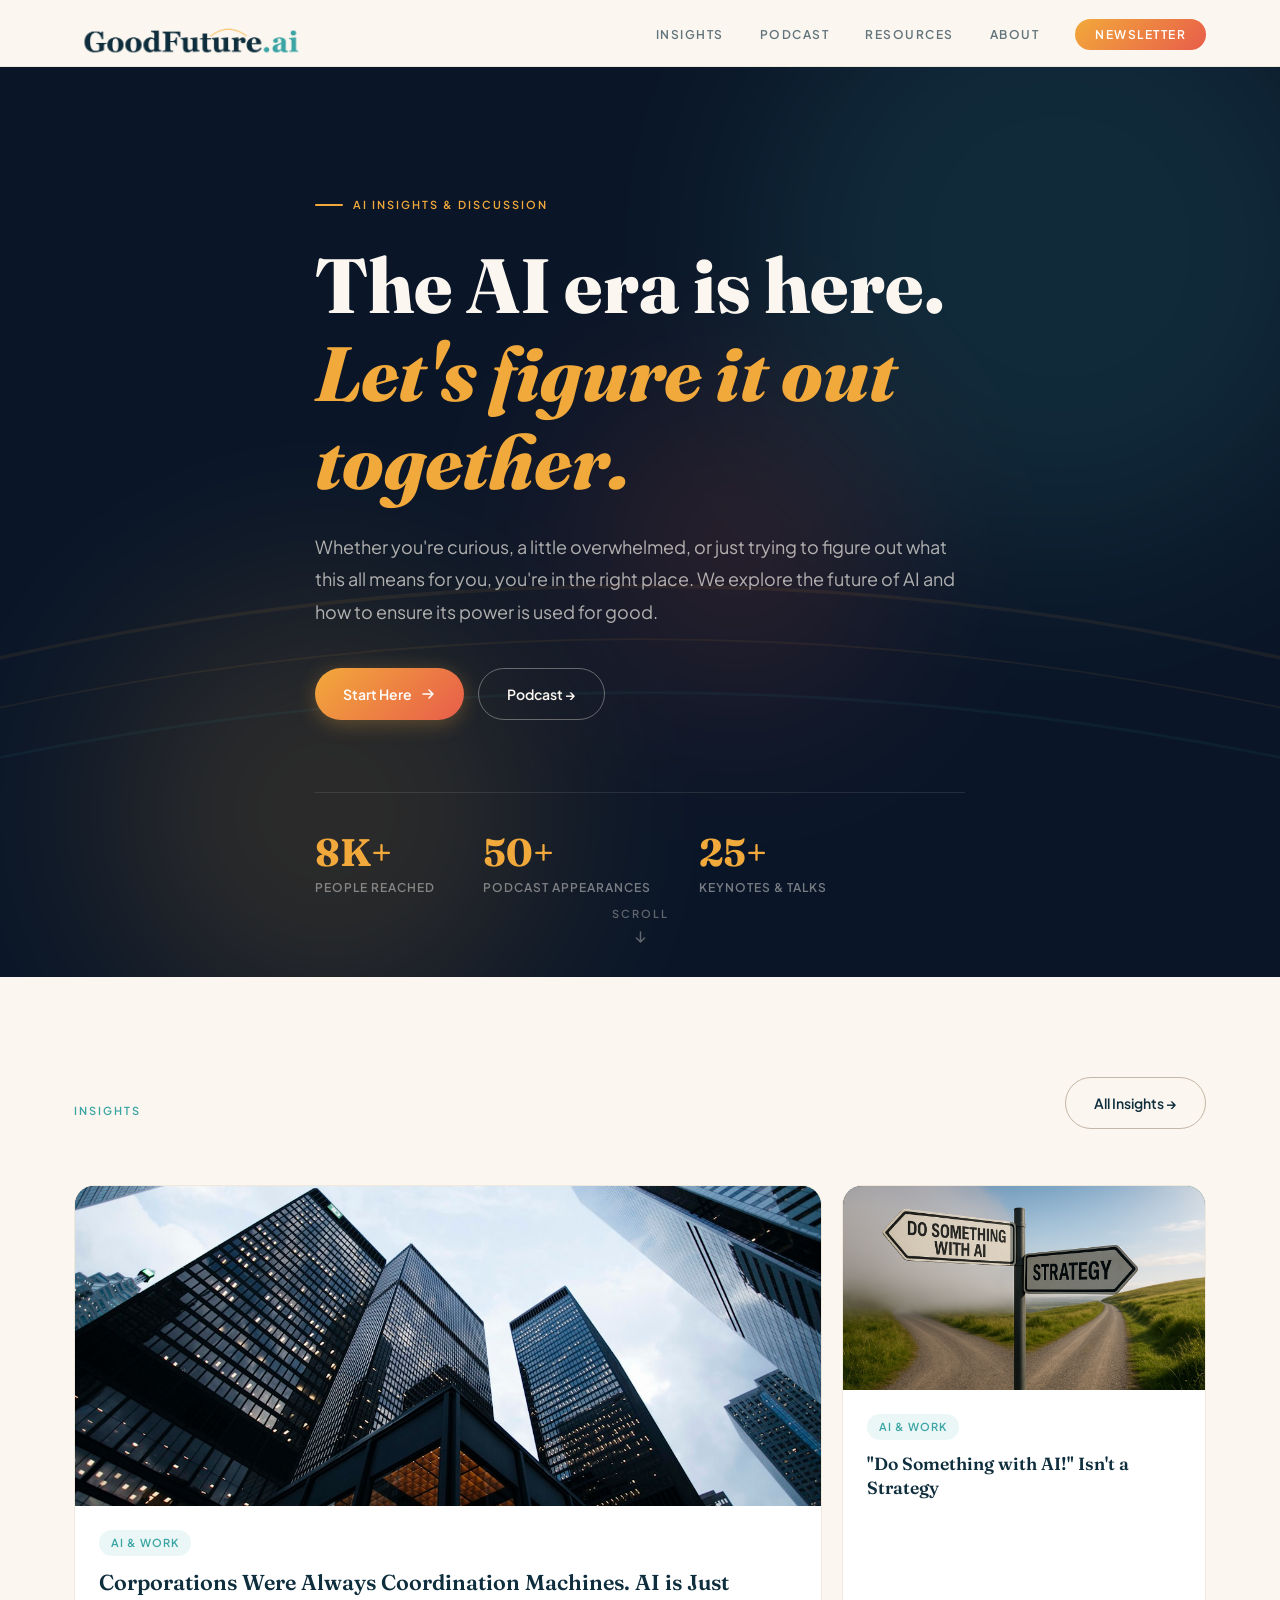
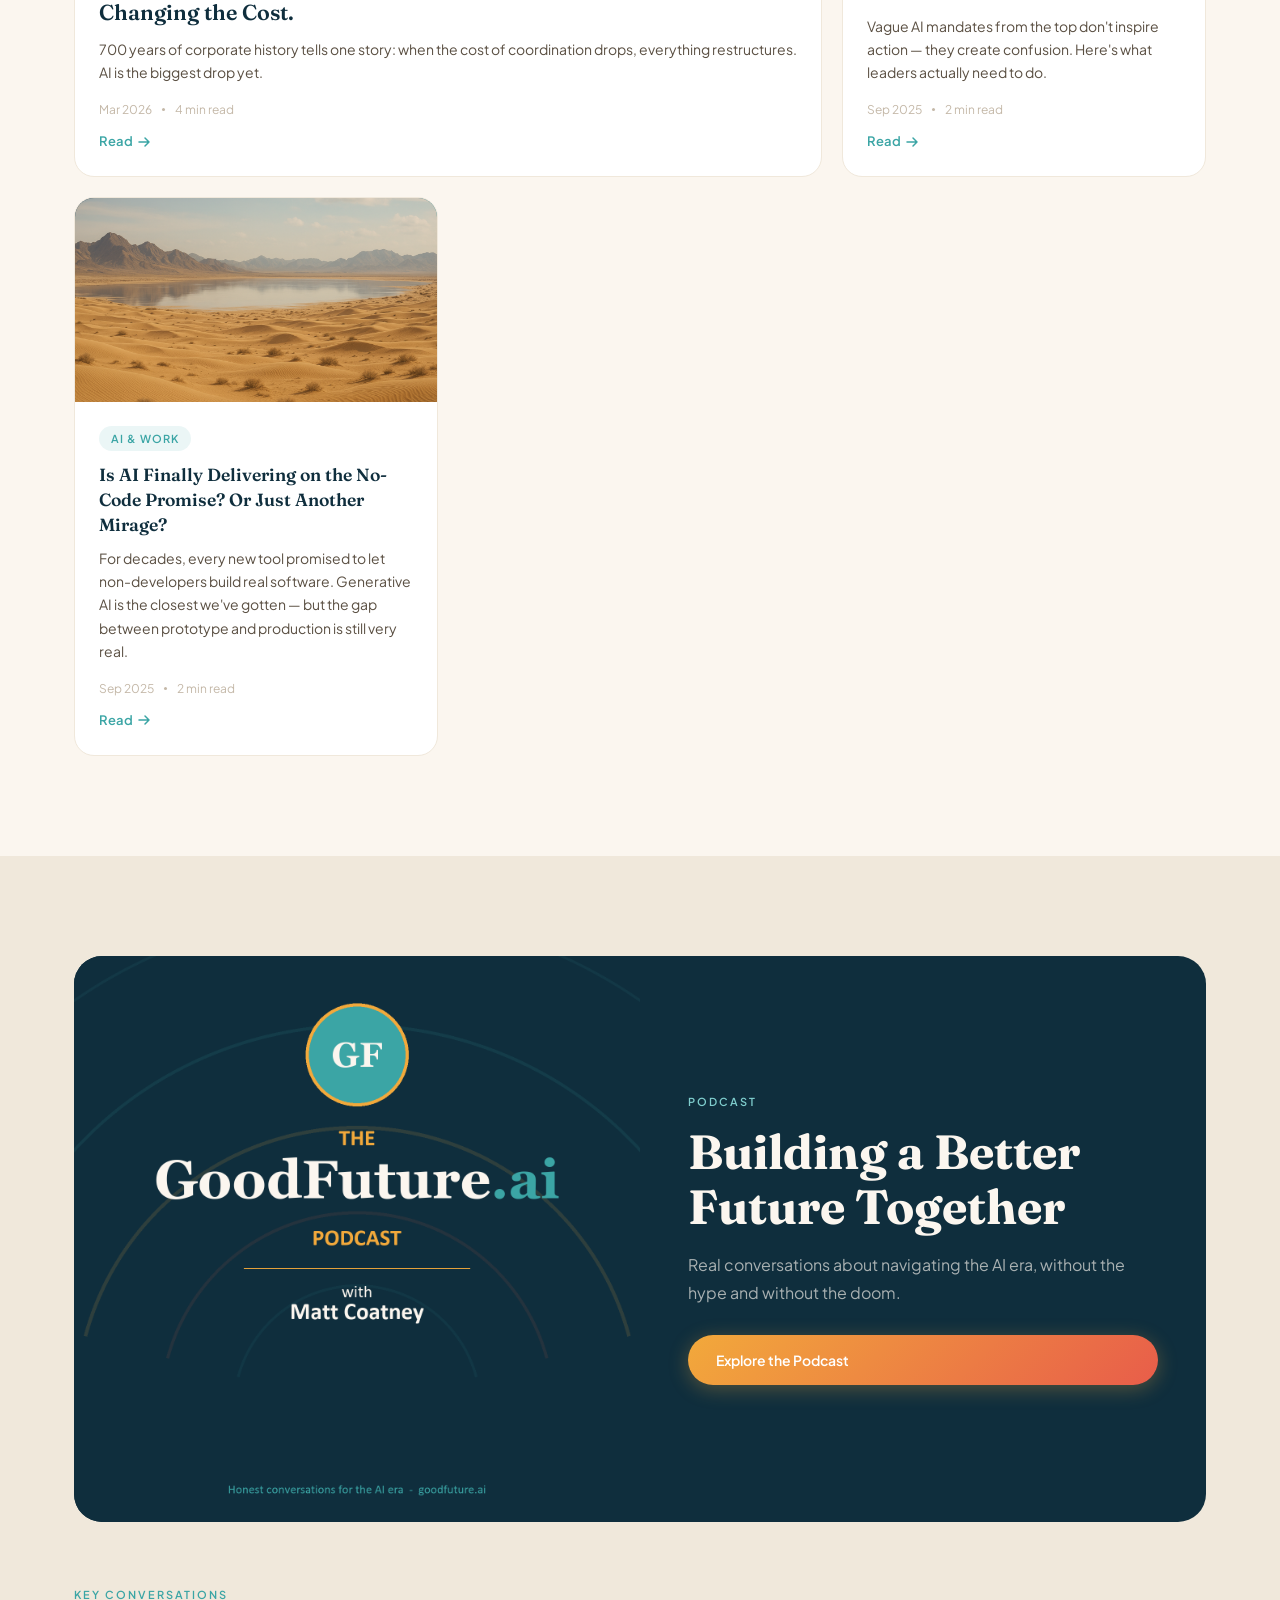
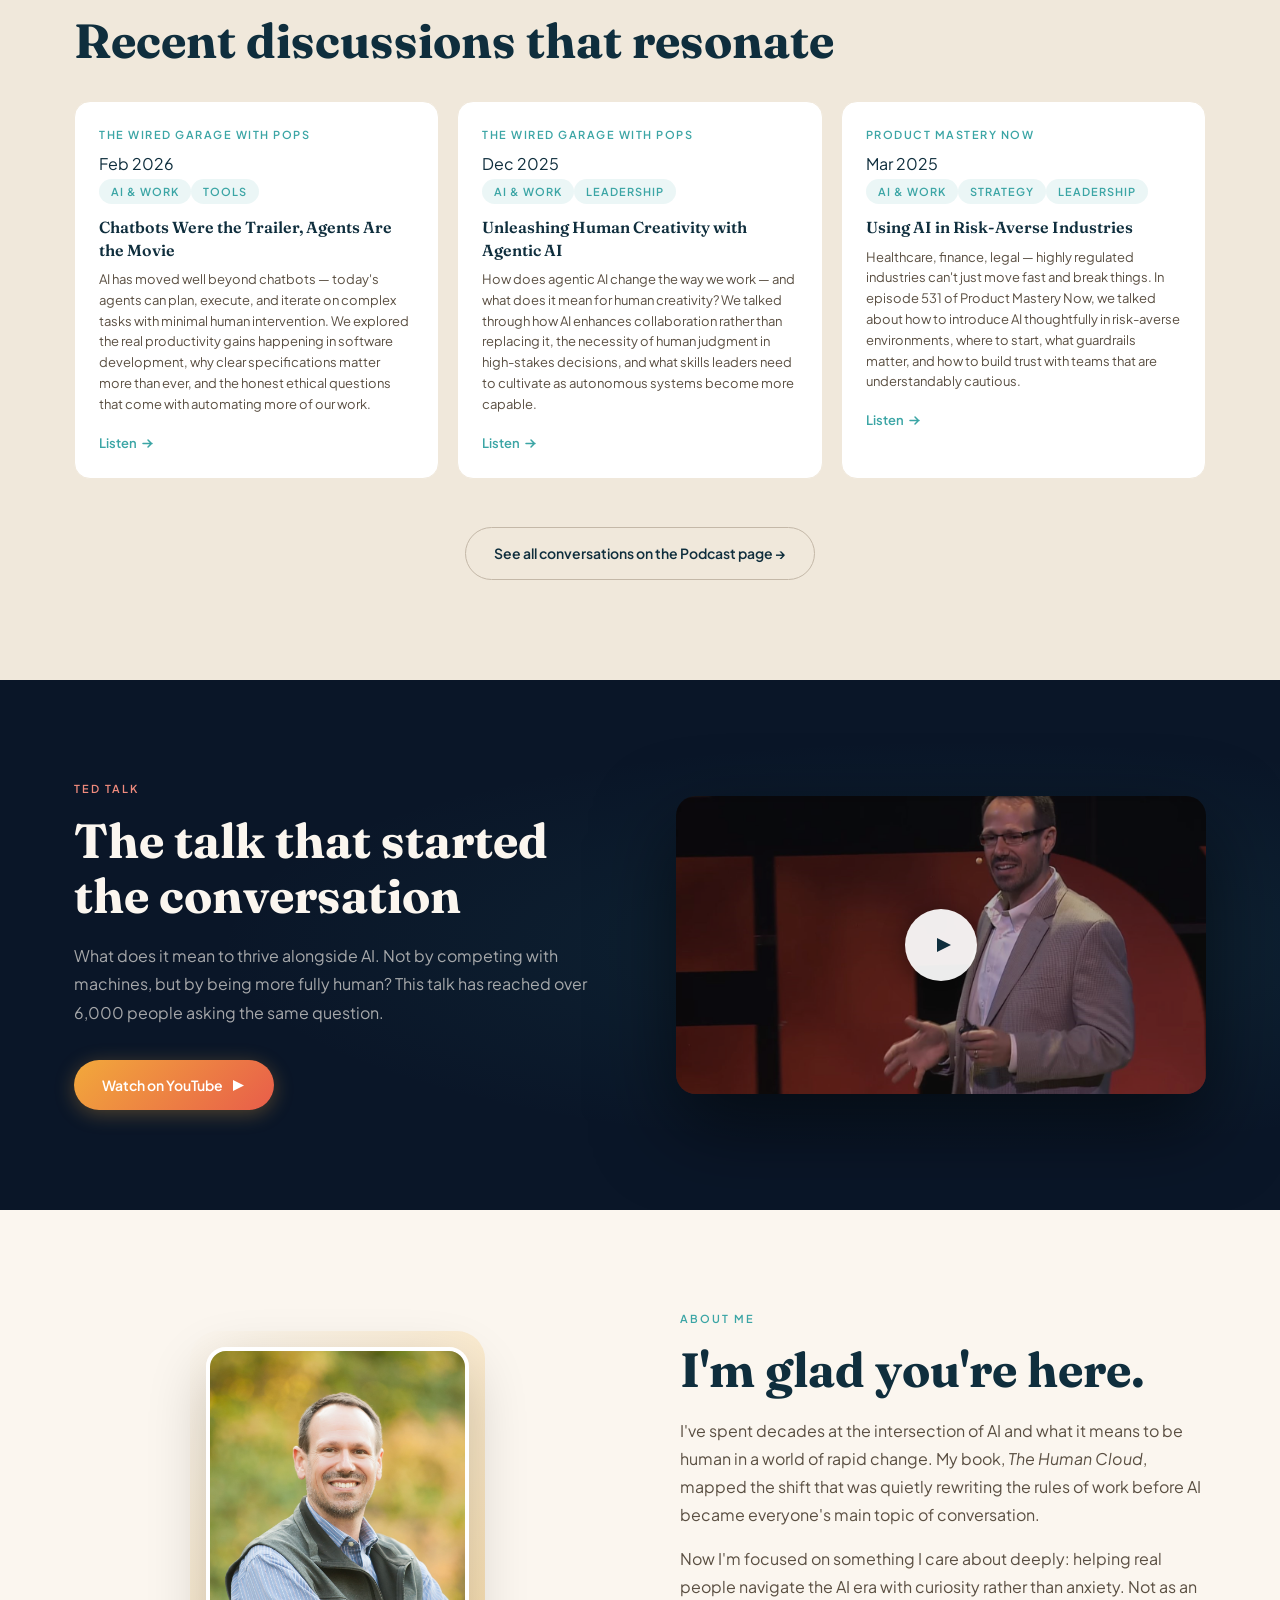
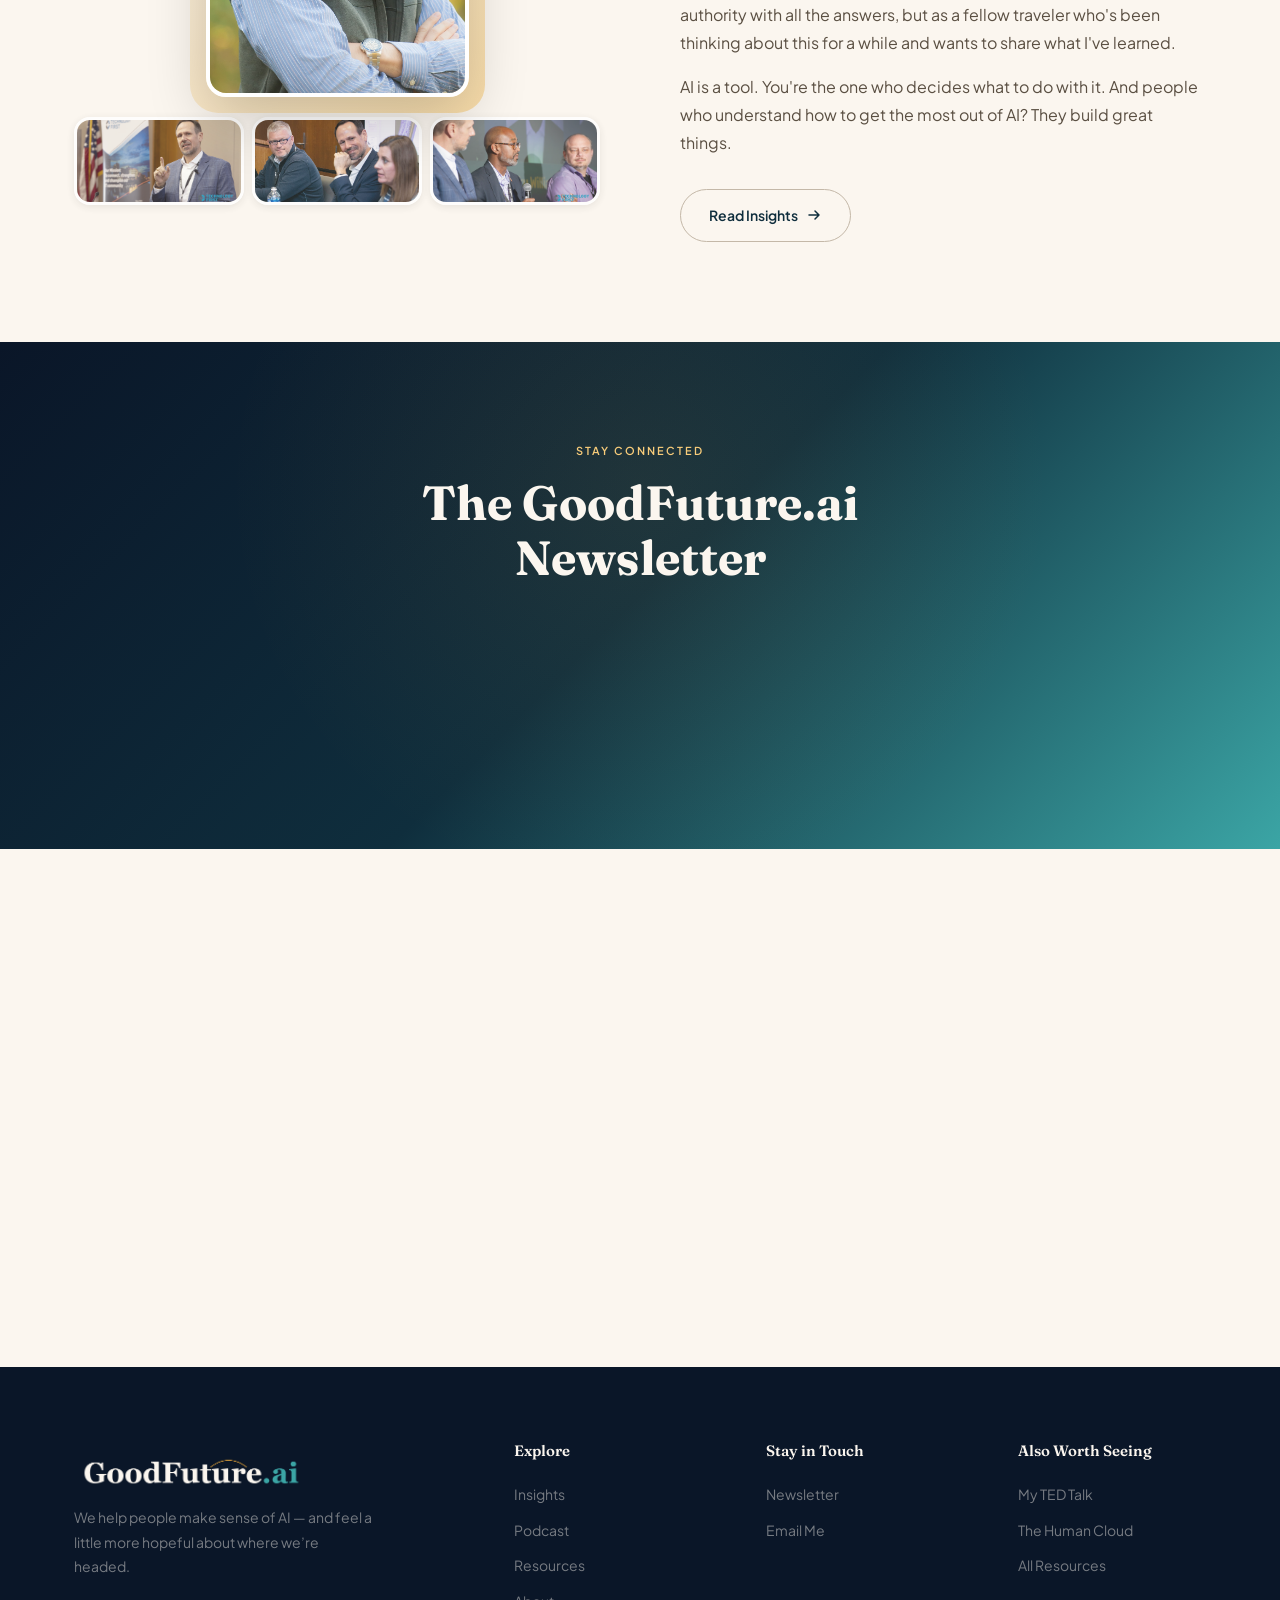
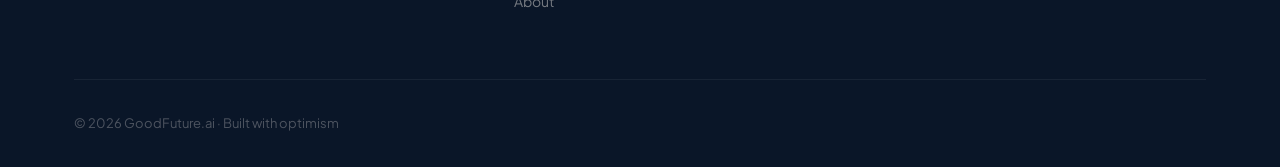
==== commit f82ea28b: "Updated podcast appearance number" ====
--- a/index.html
+++ b/index.html
@@ -391,7 +391,7 @@
           <div class="hero-stat-lbl label">People Reached</div>
         </div>
         <div>
-          <div class="hero-stat-num">100+</div>
+          <div class="hero-stat-num">50+</div>
           <div class="hero-stat-lbl label">Podcast Appearances</div>
         </div>
         <div>
